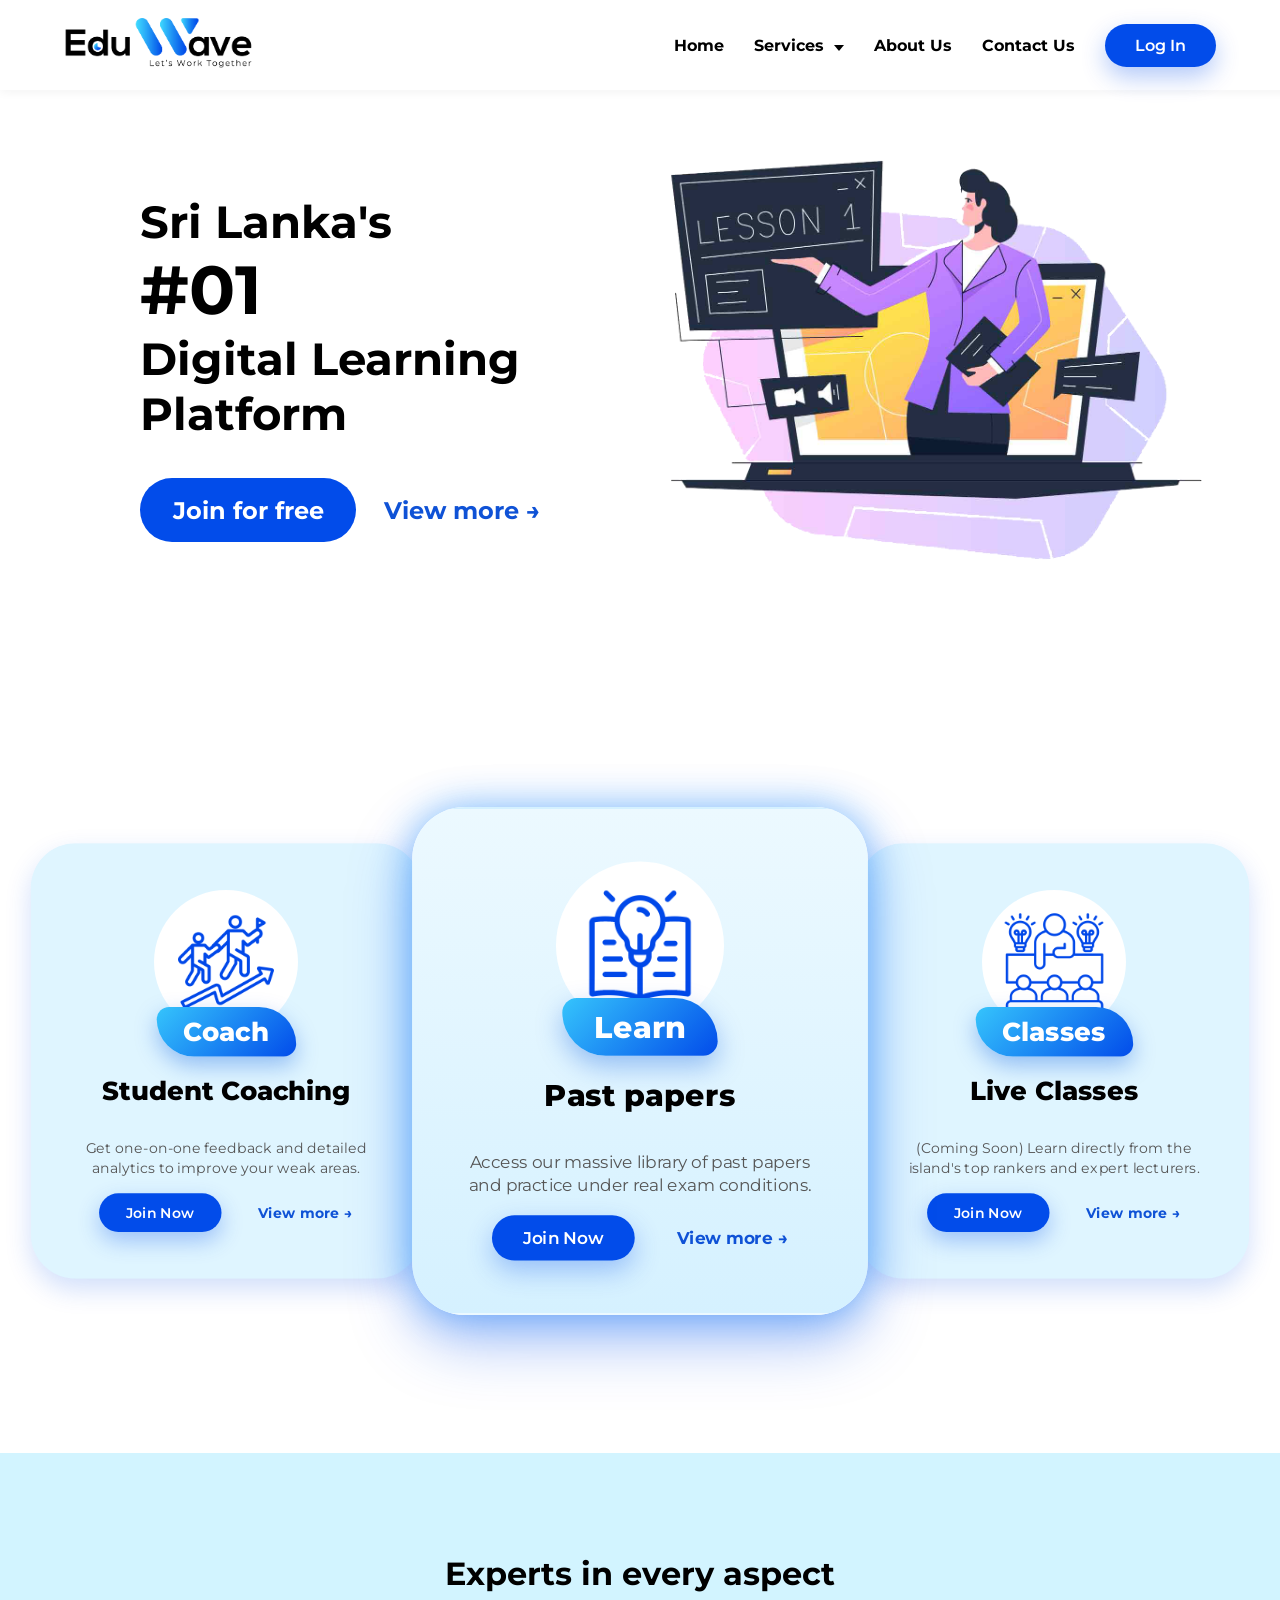
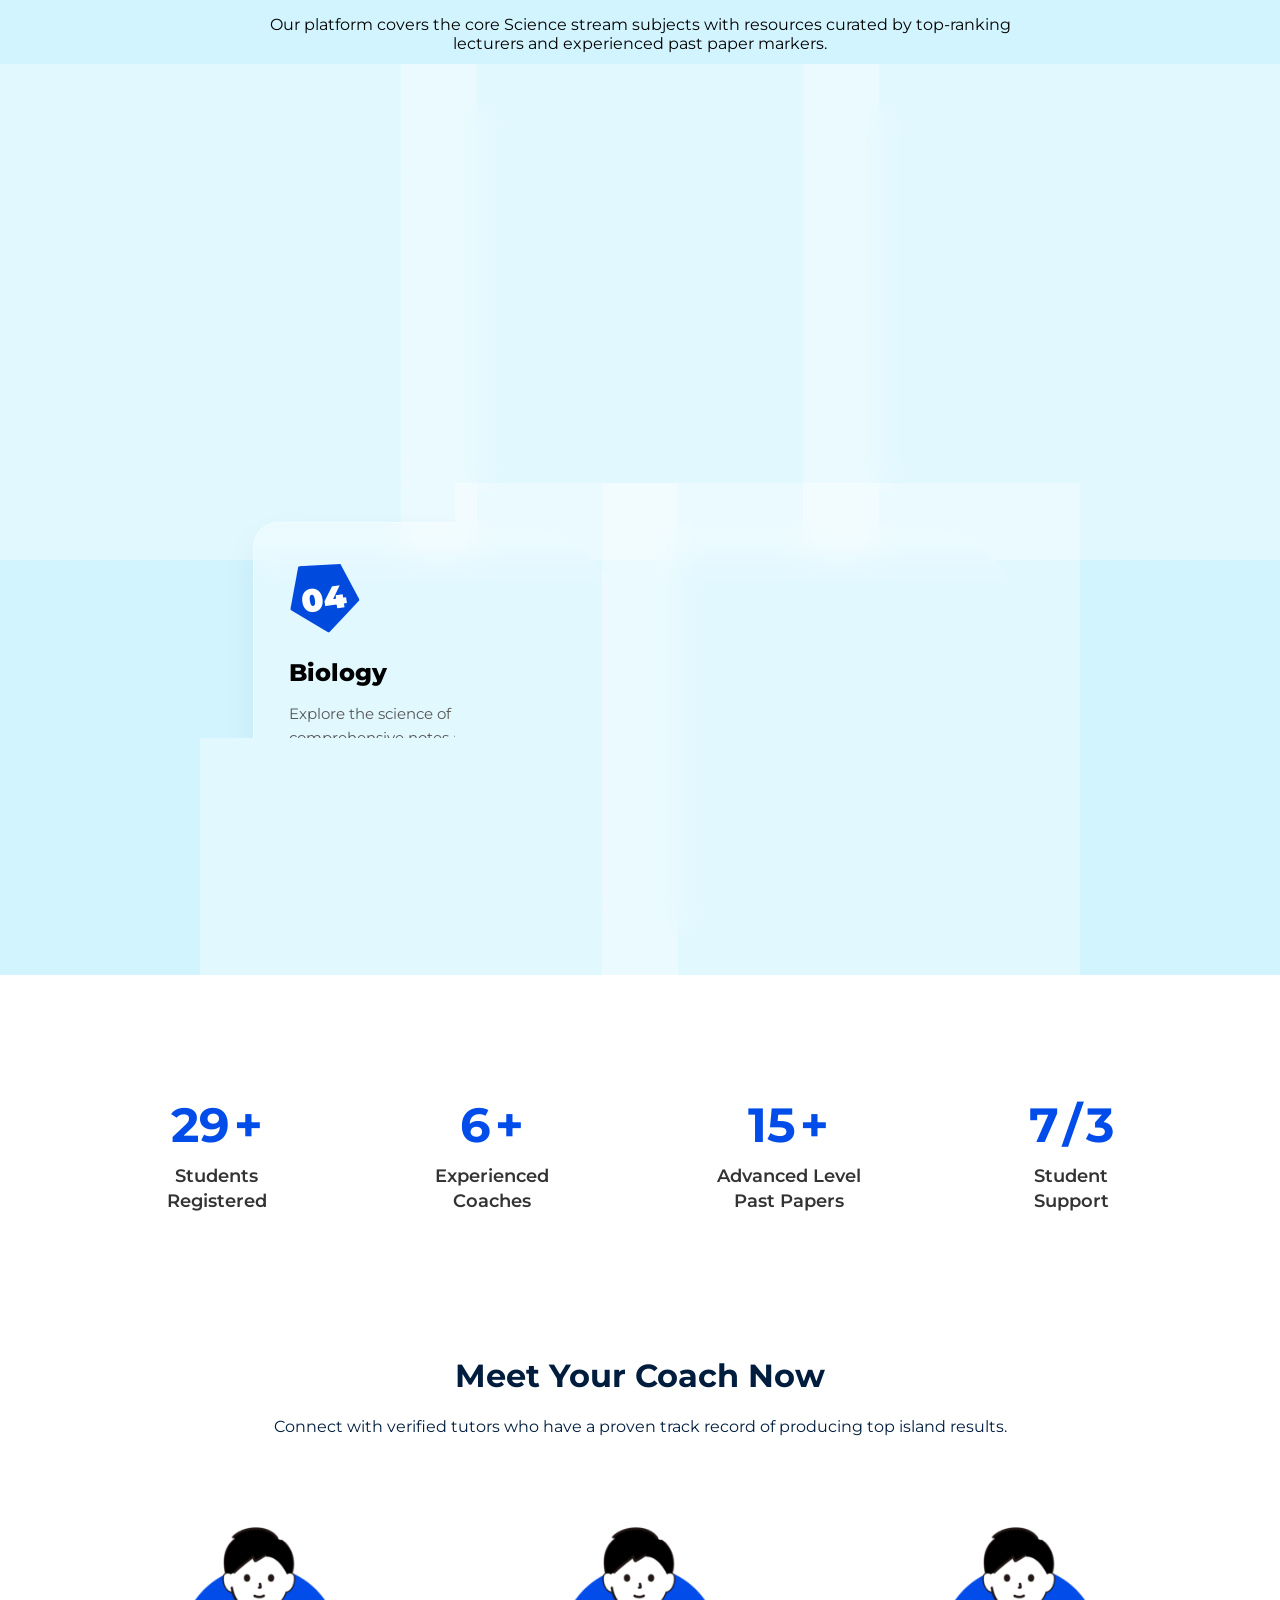
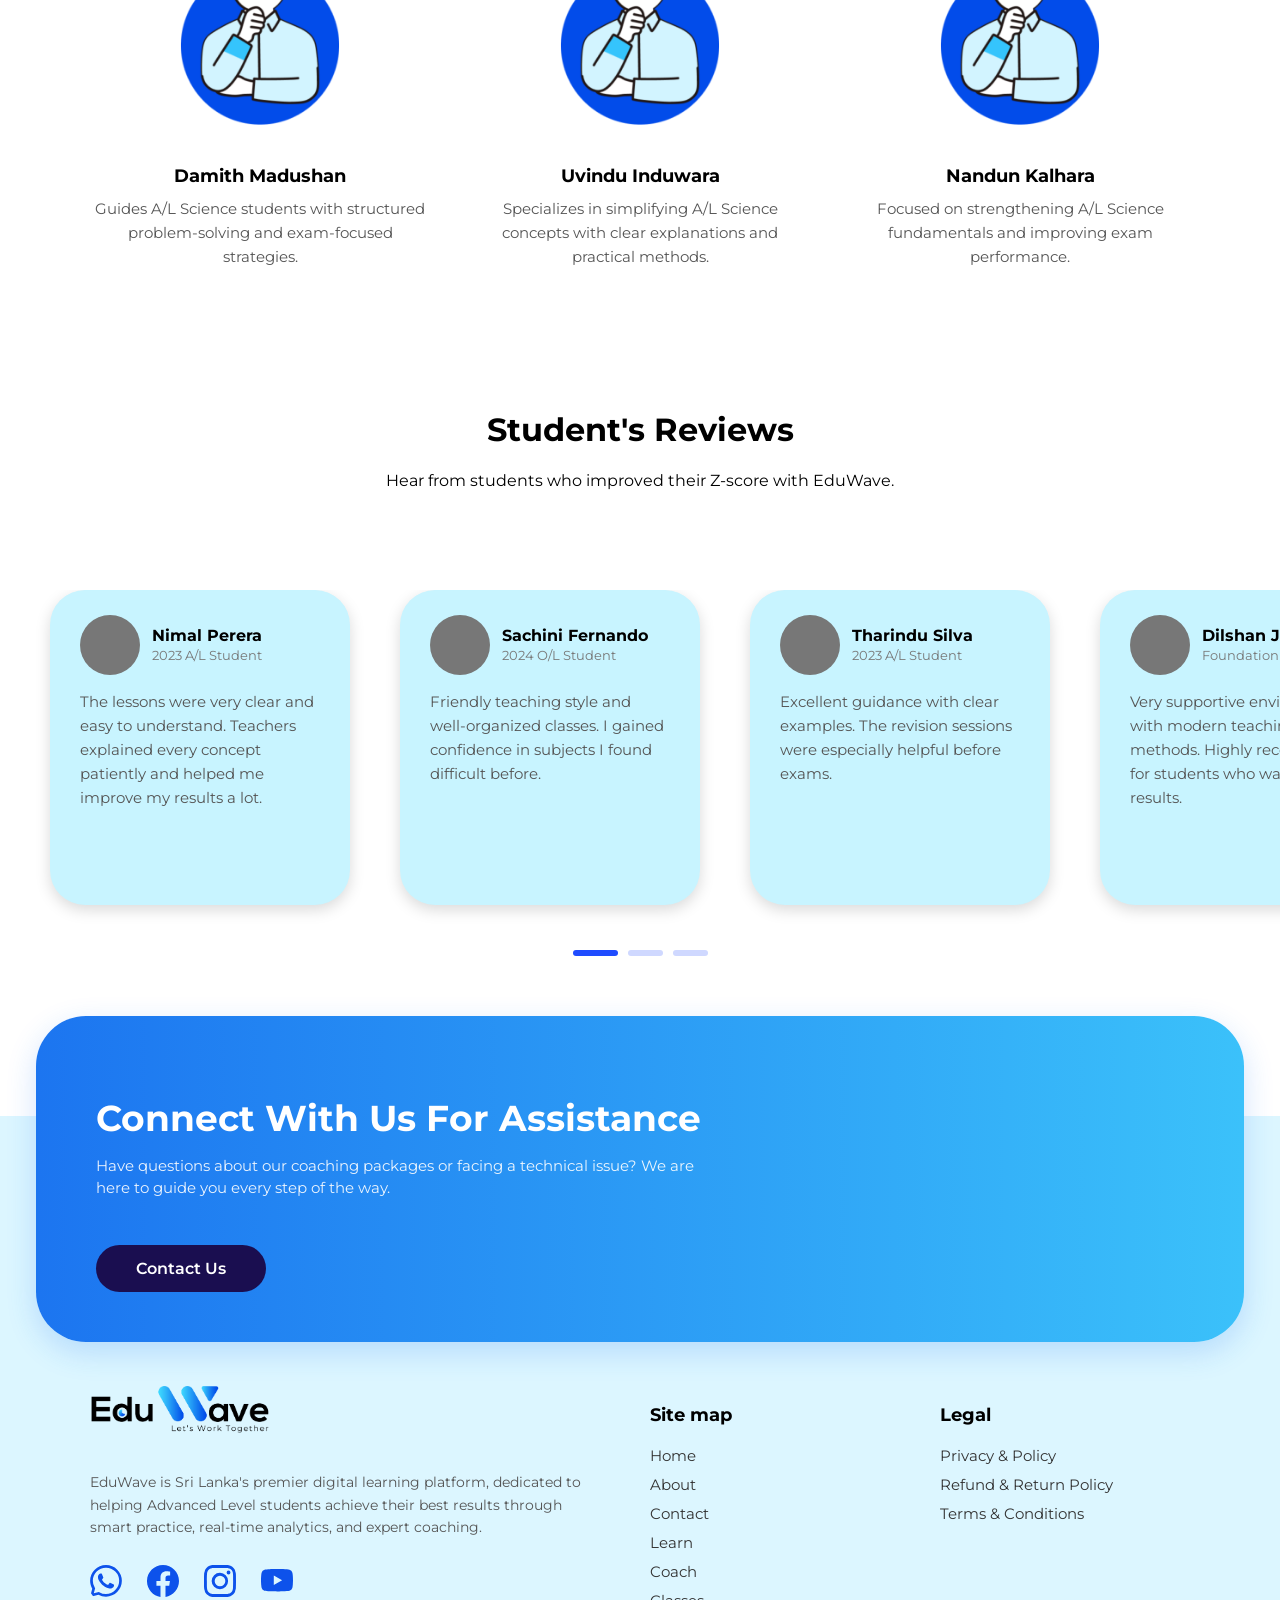
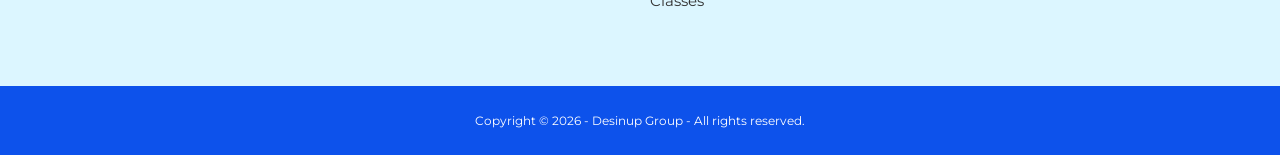
==== index.html @ bc8ec695 "Update course buttons to link directly to respective course pages" ====
<!doctype html>
<html lang="en">

<head>
    <title>EduWave Let's Work Together</title>
    <link rel="stylesheet" href="assets/css/style.css">
    <meta charset="UTF-8">
    <meta name="viewport" content="width=device-width, initial-scale=1.0">
    <script src="script.js"></script>
</head>

<body>

    <!-- HEADER -->
    <div>
        <header>
            <a href="index.html"> <img id="img_logo" src="assets/img/Logo-Black-C.png" alt="EduWave Logo">
            </a>
            <div class="hamburger" id="hamburger" aria-expanded="false" aria-label="Toggle navigation menu">
                <span></span>
                <span></span>
                <span></span>
            </div>

            <nav id="nav_bar">
                <a href="#">Home</a>

                <div class="dropdown" id="services-dropdown">
                    <a href="services.html" class="dropbtn">Services <span class="arrow"></span></a>
                    <div class="dropdown-content">
                        <a href="learn.html">Learn</a>
                        <a href="coach.html">Coach</a>
                        <a href="https://eduwave.lk/comingsoon">Classes</a>
                    </div>
                </div>

                <a href="about.html">About Us</a>
                <a href="contact.html">Contact Us</a>
                <button id="openLoginBtn" class="pricing-btn">Log In</button>

            </nav>
        </header>

    </div>

    <!-- HERO SECTION -->
    <section id="home_set">
        <div id="div_1">
            <h1>Sri Lanka's <br><span style="font-size: 150%;">#01</span><br> Digital Learning <br>Platform</h1>

            <a href="login.html"> <button id="bt_1">Join for free</button></a>
            <a class="pricing-link" href="services.html"><span style="font-size: 150%;padding: 20px;">View more
                    &rarr;</span></a>
        </div>

        <div>
            <img id="img_home" src="assets/img/home_1.png" alt="Home Image">
        </div>
    </section>

    <!-- ============================================== -->
    <section id="services_set">

        <div class="pricing-container">

            <!-- Card 1 -->
            <div class="pricing-card">
                <div class="avatar-section">
                    <div class="circle">
                        <img class="circle_img" src="assets/img/coach-icon-w.png" alt="Coach Icon">
                    </div>
                    <div class="pricing-badge">Coach</div>
                </div>
                <h2 class="pricing-title">Student Coaching</h2>
                <p class="pricing-desc">
                    Get one-on-one feedback and detailed analytics to improve your weak areas.
                </p>
                <div class="pricing-actions">
                    <a href="https://coach.eduwave.lk/student-registration"><button class="pricing-btn">Join
                            Now</button></a>
                    <a href="coach.html" class="pricing-link">View more &rarr;</a>
                </div>
            </div>

            <!-- Card 2 (Featured) -->
            <div class="pricing-card featured">
                <div class="avatar-section">
                    <div class="circle">
                        <img class="circle_img" src="assets/img/learn-icon-w.png" alt="Learn Icon">
                    </div>
                    <div class="pricing-badge">Learn</div>
                </div>
                <h2 class="pricing-title">Past papers</h2>
                <p class="pricing-desc">
                    Access our massive library of past papers and practice under real exam conditions.
                </p>
                <div class="pricing-actions">
                    <a href="https://learn.eduwave.lk/my/"><button class="pricing-btn">Join Now</button></a>
                    <a href="learn.html" class="pricing-link">View more &rarr;</a>
                </div>
            </div>

            <!-- Card 3 -->
            <div class="pricing-card">
                <div class="avatar-section">
                    <div class="circle">
                        <img class="circle_img" src="assets/img/classes-icon-w.png" alt="Classes Icon">
                    </div>
                    <div class="pricing-badge">Classes</div>
                </div>
                <h2 class="pricing-title">Live Classes</h2>
                <p class="pricing-desc">
                    (Coming Soon) Learn directly from the island's top rankers and expert lecturers.
                </p>
                <div class="pricing-actions">
                    <a href="https://eduwave.lk/comingsoon"><button class="pricing-btn">Join Now</button></a>
                    <a href="https://eduwave.lk/comingsoon" class="pricing-link">View more &rarr;</a>
                </div>
            </div>

        </div>
    </section>
    <!-- ============================================== -->

    <!-- CARDS SECTION -->
    <div id="div_2">

        <h1 id="pt_1">Experts in every aspect</h1>
        <p id="pt_2">
            Our platform covers the core Science stream subjects with resources curated by top-ranking <br>lecturers and
            experienced past paper markers.
        </p>

        <div class="cards-container">

            <!-- Card 1 -->
            <div class="card">
                <div class="badge">01</div>
                <h2 class="card-title">Combined Maths</h2>
                <p class="card-desc">Master Pure and Applied Mathematics. We break down complex calculus, trigonometry,
                    and mechanics problems into understandable steps.</p>
                <a href="https://learn.eduwave.lk/course/view.php?id=6"><button class="card-btn">join for free →</button></a>
            </div>

            <!-- Card 2 -->
            <div class="card">
                <div class="badge">02</div>
                <h2 class="card-title">Physics</h2>
                <p class="card-desc">Visualize the laws of the universe. From mechanics to electronics, get clear
                    explanations for both theory and practical questions.</p>
                <a href="https://learn.eduwave.lk/course/view.php?id=3"><button class="card-btn">join for free →</button></a>
            </div>

            <!-- Card 3 -->
            <div class="card">
                <div class="badge">03</div>
                <h2 class="card-title">Chemistry</h2>
                <p class="card-desc">Understand the elements. We simplify organic reaction mechanisms, physical
                    chemistry calculations, and inorganic trends.</p>
                <a href="https://learn.eduwave.lk/course/view.php?id=3"><button class="card-btn">join for free →</button></a>
            </div>

            <!-- Card 4 --> 
             
            <div class="card">
                <div class="badge">04</div>
                <h2 class="card-title">Biology</h2>
                <p class="card-desc">Explore the science of life. Get comprehensive notes and clear diagrams covering
                    everything from cellular biology to environmental science.</p>
                <a href="https://learn.eduwave.lk/course/view.php?id=4"><button class="card-btn">join for free →</button></a>
            </div>

            <!-- Card 5 -->
            <div class="card">
                <div class="badge">05</div>
                <h2 class="card-title">ICT</h2>
                <p class="card-desc">Code your future. Learn algorithms, database management, and networking concepts
                    essential for the A/L ICT syllabus.</p>
                <a href="https://learn.eduwave.lk/course/view.php?id=7"><button class="card-btn">join for free →</button></a>
            </div>

        </div>

    </div>

    <div id="div_3">

        <div class="counter_box">
            <div class="counter_line">
                <span class="counter" data-target="100">0</span><span class="counter1">+</span>
            </div>
            <h2>Students<br>Registered</h2>
        </div>

        <div class="counter_box">
            <div class="counter_line">
                <span class="counter" data-target="20">0</span><span class="counter1">+</span>
            </div>
            <h2>Experienced<br>Coaches</h2>
        </div>

        <div class="counter_box">
            <div class="counter_line">
                <span class="counter" data-target="50">0</span><span class="counter1">+</span>
            </div>
            <h2>Advanced Level<br>Past Papers</h2>
        </div>

        <div class="counter_box">
            <div class="counter_line">
                <span class="counter" data-target="24">0</span><span class="counter1">/</span>
                <span class="counter" data-target="7">0</span>
            </div>
            <h2>Student<br>Support</h2>
        </div>

    </div>

    <div id="div_4">

        <h1 id="pt_1">Meet Your Coach Now</h1>
        <p id="pt_2">
            Connect with verified tutors who have a proven track record of producing top island results.
        </p>

        <div class="coach_cards_container">
            <!-- Card 1 -->
            <div class="Coach_card">

                <img src="assets/img/coach.png" alt="Coach Image 1">
                <h3 class="member-name">Damith Madushan</h3>
                <p class="card-desc">
                    Guides A/L Science students with structured problem-solving and exam-focused strategies.
                </p>
            </div>

            <!-- Card 2 -->
            <div class="Coach_card">

                <img src="assets/img/coach.png" alt="Coach Image 2">
                <h3 class="member-name">Uvindu Induwara</h3>
                <p class="card-desc">
                    Specializes in simplifying A/L Science concepts with clear explanations and practical methods.
                </p>
            </div>

            <!-- Card 3 -->
            <div class="Coach_card">

                <img src="assets/img/coach.png" alt="Coach Image 3">
                <h3 class="member-name">Nandun Kalhara</h3>
                <p class="card-desc">
                    Focused on strengthening A/L Science fundamentals and improving exam performance.
                </p>
            </div>
        </div>





    </div>

    <div id="div_5">
        <h1 id="pt_1">Student's Reviews</h1>
        <p id="pt_2">
            Hear from students who improved their Z-score with EduWave.
        </p>

        <div id="review_cards_container">

            <!-- === ORIGINAL SET (1–5) === -->

            <!-- Card 1 -->
            <div class="review_card">
                <div class="review_header">
                    <div class="review_circle"></div>
                    <div>
                        <h2 class="reviewer_name">Nimal Perera</h2>
                        <p class="reviewer_Status">2023 A/L Student</p>
                    </div>
                </div>
                <p class="card-desc">
                    The lessons were very clear and easy to understand. Teachers explained
                    every concept patiently and helped me improve my results a lot.
                </p>
            </div>

            <!-- Card 2 -->
            <div class="review_card">
                <div class="review_header">
                    <div class="review_circle"></div>
                    <div>
                        <h2 class="reviewer_name">Sachini Fernando</h2>
                        <p class="reviewer_Status">2024 O/L Student</p>
                    </div>
                </div>
                <p class="card-desc">
                    Friendly teaching style and well-organized classes. I gained confidence
                    in subjects I found difficult before.
                </p>
            </div>

            <!-- Card 3 -->
            <div class="review_card">
                <div class="review_header">
                    <div class="review_circle"></div>
                    <div>
                        <h2 class="reviewer_name">Tharindu Silva</h2>
                        <p class="reviewer_Status">2023 A/L Student</p>
                    </div>
                </div>
                <p class="card-desc">
                    Excellent guidance with clear examples. The revision sessions were
                    especially helpful before exams.
                </p>
            </div>

            <!-- Card 4 -->
            <div class="review_card">
                <div class="review_header">
                    <div class="review_circle"></div>
                    <div>
                        <h2 class="reviewer_name">Dilshan Jayasinghe</h2>
                        <p class="reviewer_Status">Foundation Student</p>
                    </div>
                </div>
                <p class="card-desc">
                    Very supportive environment with modern teaching methods.
                    Highly recommended for students who want good results.
                </p>
            </div>

            <!-- Card 5 -->
            <div class="review_card">
                <div class="review_header">
                    <div class="review_circle"></div>
                    <div>
                        <h2 class="reviewer_name">Kavindi Rathnayake</h2>
                        <p class="reviewer_Status">2024 A/L Student</p>
                    </div>
                </div>
                <p class="card-desc">
                    Lessons were engaging and easy to follow. I really appreciate the
                    individual attention given to students.
                </p>
            </div>

            <!-- === DUPLICATE SET (6–10) === -->

            <!-- Card 6 (Duplicate of 1) -->
            <div class="review_card">
                <div class="review_header">
                    <div class="review_circle"></div>
                    <div>
                        <h2 class="reviewer_name">Nimal Perera</h2>
                        <p class="reviewer_Status">2023 A/L Student</p>
                    </div>
                </div>
                <p class="card-desc">
                    The lessons were very clear and easy to understand. Teachers explained
                    every concept patiently and helped me improve my results a lot.
                </p>
            </div>

            <!-- Card 7 (Duplicate of 2) -->
            <div class="review_card">
                <div class="review_header">
                    <div class="review_circle"></div>
                    <div>
                        <h2 class="reviewer_name">Sachini Fernando</h2>
                        <p class="reviewer_Status">2024 O/L Student</p>
                    </div>
                </div>
                <p class="card-desc">
                    Friendly teaching style and well-organized classes. I gained confidence
                    in subjects I found difficult before.
                </p>
            </div>

            <!-- Card 8 (Duplicate of 3) -->
            <div class="review_card">
                <div class="review_header">
                    <div class="review_circle"></div>
                    <div>
                        <h2 class="reviewer_name">Tharindu Silva</h2>
                        <p class="reviewer_Status">2023 A/L Student</p>
                    </div>
                </div>
                <p class="card-desc">
                    Excellent guidance with clear examples. The revision sessions were
                    especially helpful before exams.
                </p>
            </div>

            <!-- Card 9 (Duplicate of 4) -->
            <div class="review_card">
                <div class="review_header">
                    <div class="review_circle"></div>
                    <div>
                        <h2 class="reviewer_name">Dilshan Jayasinghe</h2>
                        <p class="reviewer_Status">Foundation Student</p>
                    </div>
                </div>
                <p class="card-desc">
                    Very supportive environment with modern teaching methods.
                    Highly recommended for students who want good results.
                </p>
            </div>

            <!-- Card 10 (Duplicate of 5) -->
            <div class="review_card">
                <div class="review_header">
                    <div class="review_circle"></div>
                    <div>
                        <h2 class="reviewer_name">Kavindi Rathnayake</h2>
                        <p class="reviewer_Status">2024 A/L Student</p>
                    </div>
                </div>
                <p class="card-desc">
                    Lessons were engaging and easy to follow. I really appreciate the
                    individual attention given to students.
                </p>
            </div>

        </div>
        <div class="slider-indicators">
            <span class="indicator active"></span>
            <span class="indicator"></span>
            <span class="indicator"></span>
        </div>
    </div>


    <footer class="footer-section">

        <!-- Floating CTA Card -->
        <div class="cta-card">
            <div class="cta-content">
                <h2>Connect With Us For Assistance</h2>
                <p>Have questions about our coaching packages or facing a technical issue? We are here to guide you
                    every step of the way.
                </p>
                <a href="contact.html"><button class="cta-btn">Contact Us</button></a>
            </div>

        </div>

        <!-- Main Content -->
        <div class="footer-container">
            <div class="footer-row">

                <!-- Brand Info -->
                <div class="footer-col brand-col">
                    <div class="logo">
                        <!-- Make sure this path is correct for your project -->
                        <img id="footer_logo" src="assets/img/Logo-Black-C.png" alt="EduWave Logo">
                    </div>
                    <p class="brand-desc">
                        EduWave is Sri Lanka's premier digital learning platform, dedicated to helping Advanced Level
                        students achieve their best results through smart practice, real-time analytics, and expert
                        coaching.
                    </p>
                    <div class="social-icons">
                        <a href="#"><svg xmlns="http://www.w3.org/2000/svg" width="32" height="32" fill="#0d52eb"
                                class="icon" viewBox="0 0 16 16">
                                <path
                                    d="M13.601 2.326A7.85 7.85 0 0 0 7.994 0C3.627 0 .068 3.558.064 7.926c0 1.399.366 2.76 1.057 3.965L0 16l4.204-1.102a7.9 7.9 0 0 0 3.79.965h.004c4.368 0 7.926-3.558 7.93-7.93A7.9 7.9 0 0 0 13.6 2.326zM7.994 14.521a6.6 6.6 0 0 1-3.356-.92l-.24-.144-2.494.654.666-2.433-.156-.251a6.56 6.56 0 0 1-1.007-3.505c0-3.626 2.957-6.584 6.591-6.584a6.56 6.56 0 0 1 4.66 1.931 6.56 6.56 0 0 1 1.928 4.66c-.004 3.639-2.961 6.592-6.592 6.592m3.615-4.934c-.197-.099-1.17-.578-1.353-.646-.182-.065-.315-.099-.445.099-.133.197-.513.646-.627.775-.114.133-.232.148-.43.05-.197-.1-.836-.308-1.592-.985-.59-.525-.985-1.175-1.103-1.372-.114-.198-.011-.304.088-.403.087-.088.197-.232.296-.346.1-.114.133-.198.198-.33.065-.134.034-.248-.015-.347-.05-.099-.445-1.076-.612-1.47-.16-.389-.323-.335-.445-.34-.114-.007-.247-.007-.38-.007a.73.73 0 0 0-.529.247c-.182.198-.691.677-.691 1.654s.71 1.916.81 2.049c.098.133 1.394 2.132 3.383 2.992.47.205.84.326 1.129.418.475.152.904.129 1.246.08.38-.058 1.171-.48 1.338-.943.164-.464.164-.86.114-.943-.049-.084-.182-.133-.38-.232" />
                            </svg></a>
                        <a href="#"><svg xmlns="http://www.w3.org/2000/svg" width="32" height="32" fill="#0d52eb"
                                class="icon" viewBox="0 0 16 16">
                                <path
                                    d="M16 8.049c0-4.446-3.582-8.05-8-8.05C3.58 0-.002 3.603-.002 8.05c0 4.017 2.926 7.347 6.75 7.951v-5.625h-2.03V8.05H6.75V6.275c0-2.017 1.195-3.131 3.022-3.131.876 0 1.791.157 1.791.157v1.98h-1.009c-.993 0-1.303.621-1.303 1.258v1.51h2.218l-.354 2.326H9.25V16c3.824-.604 6.75-3.934 6.75-7.951" />
                            </svg></a>
                        <a href="#"><svg xmlns="http://www.w3.org/2000/svg" width="32" height="32" fill="#0d52eb"
                                class="icon" viewBox="0 0 16 16">
                                <path
                                    d="M8 0C5.829 0 5.556.01 4.703.048 3.85.088 3.269.222 2.76.42a3.9 3.9 0 0 0-1.417.923A3.9 3.9 0 0 0 .42 2.76C.222 3.268.087 3.85.048 4.7.01 5.555 0 5.827 0 8.001c0 2.172.01 2.444.048 3.297.04.852.174 1.433.372 1.942.205.526.478.972.923 1.417.444.445.89.719 1.416.923.51.198 1.09.333 1.942.372C5.555 15.99 5.827 16 8 16s2.444-.01 3.298-.048c.851-.04 1.434-.174 1.943-.372a3.9 3.9 0 0 0 1.416-.923c.445-.445.718-.891.923-1.417.197-.509.332-1.09.372-1.942C15.99 10.445 16 10.173 16 8s-.01-2.445-.048-3.299c-.04-.851-.175-1.433-.372-1.941a3.9 3.9 0 0 0-.923-1.417A3.9 3.9 0 0 0 13.24.42c-.51-.198-1.092-.333-1.943-.372C10.443.01 10.172 0 7.998 0zm-.717 1.442h.718c2.136 0 2.389.007 3.232.046.78.035 1.204.166 1.486.275.373.145.64.319.92.599s.453.546.598.92c.11.281.24.705.275 1.485.039.843.047 1.096.047 3.231s-.008 2.389-.047 3.232c-.035.78-.166 1.203-.275 1.485a2.5 2.5 0 0 1-.599.919c-.28.28-.546.453-.92.598-.28.11-.704.24-1.485.276-.843.038-1.096.047-3.232.047s-2.39-.009-3.233-.047c-.78-.036-1.203-.166-1.485-.276a2.5 2.5 0 0 1-.92-.598 2.5 2.5 0 0 1-.6-.92c-.109-.281-.24-.705-.275-1.485-.038-.843-.046-1.096-.046-3.233s.008-2.388.046-3.231c.036-.78.166-1.204.276-1.486.145-.373.319-.64.599-.92s.546-.453.92-.598c.282-.11.705-.24 1.485-.276.738-.034 1.024-.044 2.515-.045zm4.988 1.328a.96.96 0 1 0 0 1.92.96.96 0 0 0 0-1.92m-4.27 1.122a4.109 4.109 0 1 0 0 8.217 4.109 4.109 0 0 0 0-8.217m0 1.441a2.667 2.667 0 1 1 0 5.334 2.667 2.667 0 0 1 0-5.334" />
                            </svg></a>
                        <a href="#"><svg xmlns="http://www.w3.org/2000/svg" width="32" height="32" fill="#0d52eb"
                                class="icon" viewBox="0 0 16 16">
                                <path
                                    d="M8.051 1.999h.089c.822.003 4.987.033 6.11.335a2.01 2.01 0 0 1 1.415 1.42c.101.38.172.883.22 1.402l.01.104.022.26.008.104c.065.914.073 1.77.074 1.957v.075c-.001.194-.01 1.108-.082 2.06l-.008.105-.009.104c-.05.572-.124 1.14-.235 1.558a2.01 2.01 0 0 1-1.415 1.42c-1.16.312-5.569.334-6.18.335h-.142c-.309 0-1.587-.006-2.927-.052l-.17-.006-.087-.004-.171-.007-.171-.007c-1.11-.049-2.167-.128-2.654-.26a2.01 2.01 0 0 1-1.415-1.419c-.111-.417-.185-.986-.235-1.558L.09 9.82l-.008-.104A31 31 0 0 1 0 7.68v-.123c.002-.215.01-.958.064-1.778l.007-.103.003-.052.008-.104.022-.26.01-.104c.048-.519.119-1.023.22-1.402a2.01 2.01 0 0 1 1.415-1.42c.487-.13 1.544-.21 2.654-.26l.17-.007.172-.006.086-.003.171-.007A100 100 0 0 1 7.858 2zM6.4 5.209v4.818l4.157-2.408z" />
                            </svg></a>
                    </div>
                </div>

                <!-- Site Map -->
                <div class="footer-col links-col">
                    <h3>Site map</h3>
                    <ul>
                        <li><a href="#">Home</a></li>
                        <li><a href="about.html">About</a></li>
                        <li><a href="contact.html">Contact</a></li>
                        <li><a href="learn.html">Learn</a></li>
                        <li><a href="coach.html">Coach</a></li>
                        <li><a href="https://eduwave.lk/comingsoon">Classes</a></li>
                    </ul>
                </div>

                <!-- Legal -->
                <div class="footer-col links-col">
                    <h3>Legal</h3>
                    <ul>
                        <li><a href="https://coach.eduwave.lk/privacy-policy">Privacy & Policy</a></li>
                        <li><a href="https://coach.eduwave.lk/refund-policy">Refund & Return Policy</a></li>
                        <li><a href="https://coach.eduwave.lk/terms-and-conditions">Terms & Conditions</a></li>
                    </ul>
                </div>
            </div>
        </div>

        <!-- Copyright -->
        <div class="copyright-bar">
            <p>Copyright © 2026 - Desinup Group - All rights reserved.</p>
        </div>
    </footer>

    <!-- Pop-up window -->

    <div class="popup-overlay" id="popupOverlay">
        <section id="login_section">
            <span class="close-btn" id="closeBtn">&times;</span>
            <h2 class="login_h2">Choose a platform to login</h2>
            <div class="line_01_login"></div>

            <div class="login-container">

                <!-- Card 1 -->
                <div class="pricing-card">
                    <div class="avatar-section">
                        <div class="pricing-badge-login">Coach</div>
                        <div class="circle_login">
                            <img class="circle_img_login" src="assets/img/coach-icon.png" alt="Coach Icon">
                        </div>
                    </div>
                    <h2 class="pricing-title">Student Coaching</h2>
                    <p class="pricing-desc">
                        Log in to access your premium dashboard, progress analytics, and advanced answer guides.
                    </p><br>
                    <a href="https://coach.eduwave.lk/dashboard"><button class="pricing-btn">Select</button></a>

                </div>

                <!-- Card 2 (Featured) -->
                <div class="pricing-card">

                    <div class="avatar-section">
                        <div class="pricing-badge-login">Learn</div>
                        <div class="circle_login">
                            <img class="circle_img_login" src="assets/img/learn-icon.png" alt="Learn Icon">

                        </div>
                    </div>

                    <h2 class="pricing-title">Past papers</h2>
                    <p class="pricing-desc">
                        Log in to attempt free past papers and save your quiz history.
                    </p><br>
                    <a href="https://learn.eduwave.lk/my/"><button class="pricing-btn">Select</button></a>

                </div>

                <!-- Card 3 -->
                <div class="pricing-card">
                    <div class="avatar-section">
                        <div class="pricing-badge-login">Classes</div>
                        <div class="circle_login">
                            <img class="circle_img_login" src="assets/img/classes-icon.png" alt="Classes Icon">

                        </div>
                    </div>
                    <h2 class="pricing-title">Live Classes</h2>
                    <p class="pricing-desc">
                        Log in to access live streams, class recordings, and tutor materials.
                    </p><br>
                    <a href="https://eduwave.lk/comingsoon"><button class="pricing-btn">Select</button></a>
                </div>

            </div>
        </section>
    </div>

    <div id="preloader">
        <img src="assets/img/loader.gif" alt="Loading">
    </div>
</body>

</html>
---- assets/css/style.css ----
@import url('https://fonts.googleapis.com/css2?family=Montserrat:wght@100..900&display=swap');

html {
    scroll-behavior: smooth;
}

body {
    width: 100%;
    margin: 0;
    padding: 0;
    font-family: Montserrat, sans-serif;
    cursor: url('../img/cursor.png') 0 0, auto;
    overflow-x: hidden;
}

html,
body {
    overflow-x: hidden !important;
    max-width: 100vw !important;
}

a,
span,
div,
button,
.card-btn,
.nav_bar_item {
    cursor: url('../img/cursor.png') 0 0, pointer !important;
}

/* PRELOADER */
#preloader {
    background: rgba(255, 255, 255, 0.7);
    backdrop-filter: blur(10px);
    height: 100vh;
    width: 100%;
    position: fixed;
    z-index: 9999;
    top: 0;
    left: 0;
    display: flex;
    justify-content: center;
    align-items: center;
    transition: opacity 1s ease;
}

#preloader img {
    width: 150px;
}

.loader-hidden {
    opacity: 0;
    visibility: hidden;
}

/* HEADER */
header {
    width: 100%;
    height: 90px;
    position: fixed;
    top: 0;
    left: 0;
    z-index: 1000;
    background-color: white;
    display: flex;
    justify-content: space-between;
    align-items: center;
    padding: 0 5%;
    box-shadow: 0 2px 10px rgba(0, 0, 0, 0.05);
}

#img_logo {
    height: 50px;
    z-index: 1002;
}

/* Hamburger Menu */
.hamburger {
    display: none;
    flex-direction: column;
    cursor: pointer;
    gap: 5px;
    z-index: 1002;
    padding-right: 10%;
}

.hamburger span {
    width: 25px;
    height: 3px;
    background: black;
    transition: all 0.3s ease;
}

.hamburger.active span:nth-child(1) {
    transform: rotate(45deg) translate(5px, 6px);
}

.hamburger.active span:nth-child(2) {
    opacity: 0;
}

.hamburger.active span:nth-child(3) {
    transform: rotate(-45deg) translate(5px, -6px);
}

/* Navigation */
#nav_bar {
    display: flex;
    align-items: center;
    gap: 30px;
    padding-right: 10%;
}

#nav_bar>a,
.dropbtn {
    color: black;
    text-decoration: none;
    font-weight: 700;
    font-size: 16px;
    transition: color 0.3s;
    background: none;
    border: none;
    cursor: pointer;
}

#nav_bar>a:hover,
.dropbtn:hover {
    color: #35C4FC;
}

/* Dropdown */
.dropdown {
    position: relative;
    display: inline-flex;
    align-items: center;
}

.arrow {
    display: inline-block;
    margin-left: 5px;
    border-left: 5px solid transparent;
    border-right: 5px solid transparent;
    border-top: 6px solid black;
    transition: transform 0.3s;
}

.dropdown:hover .arrow {
    transform: rotate(180deg);
}

.dropdown-content {
    display: none;
    position: absolute;
    background-color: white;
    min-width: 180px;
    box-shadow: 0px 8px 16px rgba(0, 0, 0, 0.15);
    z-index: 1001;
    top: 100%;
    left: 0;
    border-radius: 8px;
    overflow: hidden;
}

.dropdown:hover .dropdown-content,
.dropdown-content.active {
    display: block;
}

.dropdown-content a {
    display: block;
    padding: 12px 16px;
    color: black;
    text-decoration: none;
    font-weight: 600;
    font-size: 14px;
    transition: background-color 0.2s;
}

.dropdown-content a:hover {
    background-color: #f1f1f1;
    color: #35C4FC;
}

/* HOME SECTION */
#home_set {
    width: 100%;
    min-height: 600px;
    display: flex;
    flex-wrap: wrap;
    align-items: center;
    justify-content: space-around;
    padding: 100px;
    box-sizing: border-box;
}

#div_1 {
    flex: 1;
    min-width: 300px;
    max-width: 600px;
    padding: 40px;
    font-size: clamp(20px, 4vw, 30px);
}

#home_set>div:last-child {
    flex: 1;
    min-width: 300px;
    display: flex;
    justify-content: center;
}

#img_home {
    width: 150%;
    max-width: 300%;
    height: auto;
}

/* Buttons */
button {
    border: none;
    border-radius: 50px;
    font-size: 24px;
    font-weight: bold;
    cursor: pointer;
    transition: all 0.3s cubic-bezier(0.175, 0.885, 0.32, 1.275);
    font-family: Montserrat;
}

#bt_1 {
    width: 216px;
    height: 64px;
    background-color: #024CEA;
    color: white;
}

#bt_2 {
    width: 173px;
    height: 64px;
    background-color: black;
    color: white;
    margin-left: 10px;
}

#bt_1:hover,
#bt_2:hover {
    transform: scale(1.05);
    filter: brightness(1.1);
}

#bt_1:hover {
    box-shadow: 0 15px 30px rgba(2, 76, 234, 0.4);
}

#bt_2:hover {
    box-shadow: 0 15px 30px rgba(0, 0, 0, 0.4);
}

button:active {
    transform: scale(0.95);
}

/* SERVICES / PRICING */
#pricing_set {
    width: 100%;
    min-height: 100vh;
    display: flex;
    justify-content: center;
    align-items: center;
    overflow: hidden;
    background: #ffffff;
}

.pricing-container {
    display: flex;
    align-items: center;
    justify-content: center;
    z-index: 10;
    gap: 0;
    margin-top: 120px;
    margin-bottom: 150px;
}

.pricing-card {
    background-color: #dff5ff;
    border-radius: 50px;
    padding: 50px 35px;
    width: 360px;
    text-align: center;
    position: relative;
    margin: 0 -10px;
    transform: scale(0.9);
    border: 2px solid transparent;
    box-shadow: 0 12px 28px rgba(2, 76, 234, 0.18);
    display: flex;
    flex-direction: column;
    justify-content: space-between;
    transition: all 0.4s cubic-bezier(0.25, 0.8, 0.25, 1);
}

.pricing-card:hover {
    background: #e8f8ff;
    backdrop-filter: blur(20px);
    border: 4px solid rgba(255, 255, 255, 0.6);
    box-shadow: 0 25px 60px rgba(2, 76, 234, 0.35), 0 0 36px rgba(2, 132, 252, 0.45);
    z-index: 20;
}

.pricing-card:not(.featured):hover {
    transform: scale(0.95) translateY(-8px);
}

.pricing-card.featured {
    transform: scale(1.05);
    z-index: 10;
    background: linear-gradient(180deg, #ecf9ff 0%, #d5f1ff 100%);
    box-shadow: 0 25px 60px rgba(2, 76, 234, 0.35), 0 0 36px rgba(2, 132, 252, 0.45);
}

.pricing-card.featured:hover {
    transform: scale(1.1) translateY(-8px);
    box-shadow: 0 30px 72px rgba(2, 76, 234, 0.40), 0 0 42px rgba(2, 132, 252, 0.60);
}

.pricing-actions {
    display: flex;
    justify-content: center;
    align-items: center;
    gap: 40px;
    margin-top: auto;
}

.pricing-btn {
    background: #024CEA;
    color: white;
    padding: 12px 30px;
    border-radius: 25px;
    font-weight: 600;
    font-size: 1rem;
    cursor: pointer;
    transition: 0.3s;
    box-shadow: 0 10px 25px rgba(2, 76, 234, 0.3);
}

.pricing-btn:hover {
    transform: translateY(-2px);
    box-shadow: 0 14px 32px rgba(2, 76, 234, 0.4);
}

.pricing-link {
    text-decoration: none;
    color: #0f52d6;
    font-weight: 700;
    font-size: 1rem;
    transition: transform 0.3s;
    display: inline-block;
}

.pricing-link:hover {
    transform: translateX(5px);
}

.pricing-card .avatar-section {
    display: flex;
    flex-direction: column;
    align-items: center;
}

.pricing-card .circle {
    width: 160px;
    height: 160px;
    background-color: #ffffff;
    border-radius: 50%;
}

.pricing-card .circle_img {
    width: 110px;
    height: 110px;
    margin-top: 25px;
}

.pricing-card .circle_img_login {
    width: 100px;
    height: 100px;

}


.pricing-badge {
    font-size: 1.8rem;
    padding: 10px 30px;
    border-radius: 15px 45px 15px 45px;
    margin-top: -30px;
    background: linear-gradient(135deg, #35C4FC 0%, #024CEA 100%);
    color: #ffffff;
    font-weight: 800;
    z-index: 2;
    box-shadow: 0 10px 25px rgba(0, 86, 224, 0.35);
}

.pricing-title {
    font-size: 1.8rem;
    font-weight: 800;
    margin: 20px 0;
    color: #000;
}

.pricing-desc {
    font-size: 1rem;
    color: #555555;
    line-height: 1.4;
    padding: 0 10px;
}

/* SECTION 2 - CARDS */
#div_2 {
    width: 100%;
    min-height: 100vh;
    background: #D2F4FF;
    padding: 80px 0 40px;
}

#pt_1,
#pt_2 {
    text-align: center;
    position: relative;
    z-index: 1;
}

.cards-container {
    display: flex;
    flex-wrap: wrap;
    justify-content: center;
    gap: 30px;
    max-width: 1300px;
    margin: 50px auto 0;
    padding: 0 20px;
}

.card {
    background: rgba(255, 255, 255, 0.35);
    backdrop-filter: blur(15px);
    border: 1px solid rgba(255, 255, 255, 0.4);
    width: 300px;
    padding: 40px 35px;
    border-radius: 25px 120px 25px 25px;
    box-shadow: 0 15px 35px rgba(0, 0, 0, 0.05);
    transition: all 0.4s cubic-bezier(0.175, 0.885, 0.32, 1.275);
}

.card:hover {
    transform: translateY(-12px);
    background: rgba(255, 255, 255, 0.5);
    box-shadow: 0 20px 45px rgba(0, 0, 0, 0.1);
    border: 1px solid rgba(255, 255, 255, 0.8);
}

.badge {
    background-color: #004bdd;
    color: white;
    font-size: 32px;
    font-weight: 900;
    width: 70px;
    height: 70px;
    display: flex;
    justify-content: center;
    align-items: center;
    clip-path: polygon(20% 0%, 80% 5%, 100% 60%, 50% 100%, 0% 60%);
    transform: rotate(-8deg);
    margin-bottom: 25px;
    box-shadow: 0 5px 15px rgba(0, 75, 221, 0.3);
}

.card-title {
    font-size: 24px;
    font-weight: 800;
    color: #000000;
    margin: 0 0 15px;
}

.card-desc {
    color: #555;
    font-size: 15px;
    line-height: 1.6;
    margin: 0 0 30px;
}

.card-btn {
    display: inline-block;
    padding: 12px 28px;
    border-radius: 50px;
    border: none;
    background: #024CEA;
    color: white;
    font-size: 14px;
    font-weight: 700;
    text-transform: uppercase;
    letter-spacing: 1px;
    transition: background 0.2s ease;
}

.card-btn:hover {
    background: #35C4FC;
}

/* COUNTER SECTION */
#div_3 {
    width: 100%;
    display: flex;
    height: 360px;
    /*background: linear-gradient(to bottom, #D2F4FF, #ffffff);*/
    flex-wrap: wrap;
    justify-content: center;
    align-items: center;
    gap: 10%;
}

.counter_box {
    display: flex;
    flex-direction: column;
    justify-content: center;
    align-items: center;
    padding: 20px;
    text-align: center;
    max-width: 200px;
}

.counter,
.counter1 {
    font-size: 48px;
    font-weight: bold;
    color: #024CEA;
    margin-bottom: 10px;
}

.counter1 {
    display: inline-block;
}

.counter_line {
    display: flex;
    align-items: center;
    justify-content: center;
    gap: 4px;
}

.counter_box h2 {
    font-size: 18px;
    font-weight: 600;
    color: #333;
    margin: 0;
    line-height: 1.4;
}

/* COACHES SECTION */
#div_4 {
    width: 100%;
    background: white;
    color: #001d3d;
    text-align: center;
}

.coach_cards_container {
    display: flex;
    justify-content: center;
    align-items: flex-start;
    gap: 40px;
    max-width: 1200px;
    margin: 80px auto 0;
    flex-wrap: wrap;
    padding-bottom: 50px;
}

.Coach_card {
    width: 340px;
    text-align: center;
    position: relative;
    overflow: hidden;
}

.Coach_card img {
    width: 220px;
    height: auto;
    margin-bottom: 25px;
}

/* SHIMMER EFFECT (used by multiple cards) */
.Coach_card::before,
.team_card::before,
.feature-card::before {
    content: "";
    position: absolute;
    top: 0;
    left: -150%;
    width: 50%;
    height: 100%;
    background: linear-gradient(120deg, transparent, rgba(255, 255, 255, 0.6), transparent);
    transform: skewX(-20deg);
    pointer-events: none;
}

.Coach_card:hover::before,
.team_card:hover::before,
.feature-card:hover::before {
    animation: shimmer 1.2s infinite;
}

@keyframes shimmer {
    0% {
        left: -150%;
    }

    100% {
        left: 150%;
    }
}

/* REVIEW SECTION */
#div_5 {
    width: 100%;
    background: #ffffff;
    text-align: center;
    padding: 40px 0;
    overflow: hidden;
}

#review_cards_container {
    display: flex;
    align-items: center;
    margin: 100px 0 0;
    gap: 50px;
    width: max-content;
    animation: scroll 20s linear infinite;
    padding: 0 50px 20px;
    overflow: hidden;
}

@keyframes scroll {
    0% {
        transform: translateX(0);
    }

    100% {
        transform: translateX(-50%);
    }
}

.review_card {
    background: #c8f4ff;
    padding: 25px 30px 30px;
    border-radius: 35px;
    box-shadow: 0 5px 15px rgba(0, 0, 0, 0.15);
    max-width: 240px;
    min-height: 260px;
    text-align: left;
    flex: 0 0 240px;
}

.review_header {
    display: flex;
    align-items: center;
    gap: 12px;
    margin-bottom: 15px;
}

.review_circle {
    width: 60px;
    height: 60px;
    background-color: #777;
    border-radius: 50%;
    flex-shrink: 0;
}

.reviewer_name {
    font-size: 1rem;
    font-weight: 700;
    margin: 0;
    color: #000;
}

.reviewer_Status {
    font-size: 0.8rem;
    color: #777;
    margin: 3px 0 0;
}

.slider-indicators {
    display: flex;
    justify-content: center;
    align-items: center;
    gap: 10px;
    margin-top: 25px;
}

.indicator {
    width: 35px;
    height: 6px;
    background: #cfd8ff;
    border-radius: 10px;
}

.indicator.active {
    width: 45px;
    background: #1f4cff;
}

/* FOOTER */

.footer-section {
    background-color: #dcf6ff;
    position: relative;
    margin-top: 120px;
    padding-top: 70px;
}

.footer-section-contact {
    background-color: #dcf6ff;
    margin-top: -45px;
}

.cta-card {
    background: linear-gradient(90deg, #1c75f0 0%, #3bc1fa 100%);
    width: 85%;
    max-width: 1100px;
    border-radius: 50px;
    padding: 50px 60px;
    color: white;
    box-shadow: 0 10px 30px rgba(28, 117, 240, 0.2);
    position: absolute;
    top: -100px;
    left: 50%;
    transform: translateX(-50%);
    margin-bottom: 5%;
}

.cta-content {
    flex: 1;
    min-width: 300px;
}

.cta-content h2 {
    font-size: 36px;
    font-weight: 700;
    margin-bottom: 15px;
}

.cta-content p {
    font-size: 15px;
    opacity: 0.9;
    max-width: 600px;
    line-height: 1.5;
}

.cta-btn {
    background-color: #1a0e50;
    color: white;
    border: none;
    margin-top: 30px;
    padding: 14px 40px;
    border-radius: 30px;
    font-weight: 600;
    font-size: 16px;
    cursor: pointer;
    transition: 0.3s;
    display: inline-block;
}

.cta-btn:hover {
    background-color: #2a1875;
    transform: translateY(-2px);
}

.footer-container {
    max-width: 1100px;
    margin: 140px auto 0;
    padding: 60px 20px;
}

.footer-row {
    display: flex;
    justify-content: space-between;
    flex-wrap: wrap;
    gap: 40px;
}

.footer-col h3 {
    font-size: 18px;
    font-weight: 700;
    margin-bottom: 20px;
}

.footer-col ul {
    list-style: none;
    padding: 0;
}

.footer-col ul li {
    margin-bottom: 10px;
}

.footer-col ul li a {
    text-decoration: none;
    color: #333;
    font-size: 15px;
    transition: 0.2s;
}

.footer-col ul li a:hover {
    color: #0d6efd;
}

.brand-col {
    flex: 2;
    min-width: 280px;
    padding-right: 20px;
}

.links-col {
    flex: 1;
    min-width: 140px;
}

#footer_logo {
    max-width: 180px;
    height: auto;
    margin-bottom: 20px;
}

.brand-desc {
    font-size: 14px;
    color: #555;
    line-height: 1.6;
    margin-bottom: 25px;
}

.social-as {
    display: flex;
    gap: 10px;
}

.icon {
    width: 100%;
    height: 100%;
    border-radius: 10px;
    transition: transform 0.2s;
}

.social-icons {
    display: flex;
    gap: 5%;
}

.icon:hover {
    transform: translateY(-3px);
}

.copyright-bar {
    background-color: #0d52eb;
    color: white;
    text-align: center;
    padding: 15px;
    font-size: 12px;
}

/* ABOUT US PAGE */
#head_01 {
    background: linear-gradient(135deg, #2ab5f6, #0055ff);
    height: 250px;
    display: flex;
    justify-content: center;
    align-items: center;
    text-align: center;
    color: #fff;
    position: relative;
    padding-top: 5%;
}

#head_01 span {
    position: absolute;
    top: 20px;
    left: 20px;
    font-size: 14px;
    opacity: 0.8;
}

#head_01 h1 {
    font-size: 48px;
    margin-bottom: 5px
}

#main_01 {
    max-width: 1100px;
    margin: 0 auto;
    padding: 0px 20px;
}

#main_01 h1 {
    font-size: 3rem;
    color: #024CEA;
    margin-block-end: 0%;
}

.row_01 {
    display: flex;
    align-items: center;
    gap: 60px;
    margin-bottom: 80px;
}

.row_01_about {
    display: flex;
    align-items: center;
    gap: 60px;

}


.text_01,
.img_01 {
    flex: 1;
}

.img_01 {
    display: flex;
    justify-content: center;
}

.text_01 h2 {
    font-size: 36px;
    margin-bottom: 20px;
    margin-block-start: 0%;
}

.text_01 p {
    color: #666;
    line-height: 1.6;
    margin-bottom: 20px;
    transition: 0.3s;
    border-left: 0px solid #2ab5f6;
}

.text_01 p:hover {
    color: #000;
    padding-left: 15px;
    border-left-width: 4px;
}

.right_01 {
    text-align: right;
}

.right_01 p {
    border-left: none;
    border-right: 0px solid #2ab5f6;
}

.right_01 p:hover {
    padding-left: 0;
    border-left-width: 0;
    color: #000;
    padding-right: 15px;
    border-right-width: 4px;
}

.right_01 .line_01 {
    margin-left: auto;
}

.line_01 {
    width: 100px;
    height: 4px;
    background: #cceeff;
    border-radius: 2px;
}

.box_01 {
    width: 100%;
    max-width: 400px;
    height: 400px;
    background: #d0f0fd;
    border-radius: 40px;
    cursor: pointer;
    transition: 0.4s cubic-bezier(0.175, 0.885, 0.32, 1.275);
}

.box_01:hover {
    transform: translateY(-15px) scale(1.02);
    box-shadow: 0 20px 40px rgba(42, 181, 246, 0.3);
}

/* OUR TEAM SECTION */
#div_team {
    width: 100%;
    background: #cbf3ff;
    padding: 60px 20px;
    color: #000000;
    text-align: center;
}

.team_cards_container {
    padding-top: 5%;
    display: flex;
    justify-content: center;
    align-items: center;
    gap: 40px;
    max-width: 1200px;
    margin: 0 auto;
    flex-wrap: wrap;
}

.team_card {
    height: 350px;
    width: 300px;
    background: white;
    border-radius: 40px;
    padding: 30px 20px;
    align-content: center;
    position: relative;
    overflow: hidden;
    box-shadow: 0 10px 20px rgba(0, 0, 0, 0.05);
    transition: transform 0.3s ease;
}

.team_card:hover {
    transform: translateY(-5px);
}

.team_card img {
    width: 180px;
    height: auto;
    margin-bottom: 20px;
    display: inline-block;
}

.member-name {
    font-size: 18px;
    color: #000000;
    font-weight: 700;
    margin: 0 0 10px;
}

.member-role {
    font-size: 13px;
    color: #777;
    margin: 0;
    text-transform: uppercase;
    letter-spacing: 1px;
}

/* SERVICES PAGE */
.pricing-actions-service {
    display: flex;
    align-items: center;
    gap: 40px;
    margin-top: auto;
    justify-content: left;
}

.pricing-actions-service-right {
    display: flex;
    align-items: center;
    gap: 40px;
    margin-top: auto;
    justify-content: right;
}

.pricing-badge-service {
    display: inline-block;
    font-size: 1.8rem;
    padding: 10px 30px;
    border-radius: 15px 45px 15px 45px;
    margin-top: -30px;
    background: linear-gradient(135deg, #35C4FC 0%, #024CEA 100%);
    color: #ffffff;
    font-weight: 800;
    z-index: 2;
    box-shadow: 0 10px 25px rgba(0, 86, 224, 0.35);
}

.img-service {
    width: auto;
    height: 50%;
}

.row_01_service {
    display: flex;
    align-items: center;
    gap: 120px;
    margin: 5% 0 15%;
}

/* LOGIN SECTION */

.div_6 {
    width: 100%;
    min-height: 100vh;
    background: #ffffff;
    padding: 80px 0 40px;
}

.close-btn {
    position: absolute;
    top: 20px;
    right: 40px;
    font-size: 70px;
    cursor: pointer;
    color: #000000;
}

.circle_login {
    background-color: transparent;
    border-radius: 50%;

}

.pricing-badge-login {
    font-size: 1.8rem;
    padding: 10px 30px;
    border-radius: 15px 45px 15px 45px;
    margin-top: -80px;
    margin-bottom: 30px;
    background: linear-gradient(135deg, #35C4FC 0%, #024CEA 100%);
    color: #ffffff;
    font-weight: 800;
    z-index: 2;
    box-shadow: 0 10px 25px rgba(0, 86, 224, 0.35);
}

.login_h2 {
    font-size: 32px;
    font-weight: 700;
    margin-bottom: 40px;
    color: #000000;
    text-align: center;
}

.login_section {

    align-items: center;
    justify-content: center;
}

.line_01_login {
    width: 20%;
    height: 4px;
    background: #0d52eb;
    border-radius: 2px;
    margin: 0 auto;
    display: block;
}

.login-container {
    display: flex;
    align-items: center;
    justify-content: center;
    z-index: 10;
    margin: 60px 0 40px;
}

.popup-overlay {
    position: fixed;
    top: 0;
    left: 0;
    width: 100%;
    height: 100%;
    background: rgba(255, 255, 255, 0.6);
    backdrop-filter: blur(4px);
    z-index: 1000;
    display: flex;
    justify-content: center;
    align-items: center;
    opacity: 0;
    visibility: hidden;
    transition: all 0.3s ease-in-out;
}

.popup-overlay.active {
    opacity: 1;
    visibility: visible;
}

/* CONTACT PAGE */
#contact-section {
    width: 100%;
    display: flex;
    justify-content: center;
    align-items: center;
    padding: 80px 20px;
    box-sizing: border-box;
    background-color: #ffffff;
}

.contact-container {
    display: flex;
    justify-content: center;
    align-items: flex-start;
    gap: 60px;
    max-width: 1200px;
    width: 100%;
}

#contact-form {
    flex: 0 1 500px;
    background: linear-gradient(to bottom, #2f80ed, #3db6ff);
    padding: 40px;
    border-radius: 2rem;
    color: #ffffff;
    border: #024CEA 0.2rem solid;
    box-shadow: 0 10px 30px rgba(0, 0, 0, 0.1);
}

#contact-form h2 {
    font-size: 1.8rem;
    margin-bottom: 15px;
}

#contact-form label {
    display: block;
    margin-top: 15px;
    font-weight: bold;
}

#contact-form input,
#contact-form textarea {
    width: 100%;
    padding: 12px 15px;
    margin-top: 5px;
    border-radius: 1rem;
    border: none;
    box-sizing: border-box;
}

.submit-btn {
    margin-top: 20px;
    padding: 10px 30px;
    border-radius: 2rem;
    border: none;
    background: #2a0a6c;
    color: white;
    cursor: pointer;
    font-weight: bold;
    float: right;
}

.contact-info {
    flex: 0 1 350px;
    display: flex;
    flex-direction: column;
    gap: 35px;
    padding-top: 20px;
}

.info-item {
    display: flex;
    align-items: flex-start;
    gap: 15px;
}

.info-item h3 {
    margin: 0 0 5px;
    font-size: 1.2rem;
}

.info-item p {
    margin: 0;
    color: #555;
    line-height: 1.5;
}

/* LEARN PAGE - FEATURE GRID */
.feature-grid {
    display: grid;
    grid-template-columns: repeat(auto-fit, minmax(260px, 1fr));
    gap: 32px;
    max-width: 1120px;
    margin: 0 auto;
    padding: 80px 0;
}

.feature-card {
    background: #e7f7ff;
    border-radius: 80px 0 140px 0;
    overflow: hidden;
    position: relative;
    min-height: 260px;
    box-shadow: 0 10px 25px rgba(0, 0, 0, 0.04);
}

.card-top {
    position: relative;
    height: 120px;
}

.card-number {
    position: absolute;
    inset: 0 auto auto 0;
    width: 44%;
    height: 100%;
    border-radius: 80px 0 100px 0;
    display: flex;
    align-items: center;
    justify-content: center;
    color: #ffffff;
    font-size: 48px;
    font-weight: 700;
}

.card-blue .card-number {
    background: #0067ff;
}

.card-light-blue .card-number {
    background: #00c4ff;
}

.card-stripes {
    position: absolute;
    top: 18px;
    right: 28px;
    display: flex;
    gap: 10px;
}

.card-stripes span {
    display: block;
    width: 18px;
    border-radius: 18px;
    background: linear-gradient(180deg, #7cc5ff, #4d8dff);
}

.card-stripes span:nth-child(1) {
    height: 70px;
}

.card-stripes span:nth-child(2) {
    height: 95px;
}

.card-stripes span:nth-child(3) {
    height: 80px;
}

.card-content {
    padding: 22px 32px 30px;
}

.card-content h3 {
    font-size: 22px;
    font-weight: 700;
    margin-bottom: 12px;
    color: #111827;
}

.card-content p {
    font-size: 13px;
    line-height: 1.6;
    color: #4b5563;
}

/* ========== RESPONSIVE ========== */
@media (max-width: 768px) {
    header {
        height: 70px;
        padding: 0 4%;
    }

    body {
        padding-top: 70px;
    }

    #img_logo {
        height: 40px;
    }

    .hamburger {
        display: flex;
    }

    #nav_bar {
        position: fixed;
        top: 70px;
        right: -100%;
        width: 70%;
        max-width: 300px;
        height: calc(100vh - 70px);
        background-color: white;
        flex-direction: column;
        align-items: flex-start;
        gap: 0;
        padding: 30px 20px;
        box-shadow: -2px 0 10px rgba(0, 0, 0, 0.1);
        transition: right 0.3s ease;
        overflow-y: auto;
    }

    #nav_bar.active {
        right: 0;
    }

    #nav_bar>a,
    .dropdown {
        width: 100%;
        padding: 15px 0;
        border-bottom: 1px solid #eee;
    }

    .dropdown {
        display: block;
    }

    .dropbtn {
        width: 100%;
        text-align: left;
        display: flex;
        justify-content: space-between;
        align-items: center;
    }

    .dropdown-content {
        position: static;
        box-shadow: none;
        margin-top: 10px;
        padding-left: 15px;
    }

    .dropdown:hover .dropdown-content {
        display: none;
    }

    .dropdown.mobile-active .dropdown-content {
        display: block;
    }

    .dropdown.mobile-active .arrow {
        transform: rotate(180deg);
    }

    body.menu-open {
        overflow: hidden;
    }

    #home_set {
        flex-direction: column;
        padding: 100px 20px 60px;
        text-align: center;
    }

    #div_1 {
        padding: 20px;
        max-width: 100%;
    }

    #img_home {
        width: 100%;
        max-width: 600px;
    }

    .pricing-container {
        flex-direction: column;
        margin: 80px 0;
    }

    .pricing-link {
        margin-top: 5%;
    }

    .pricing-card,
    .pricing-card.featured {
        transform: scale(1);
        width: 90%;
        max-width: 360px;
        margin: 10px 0;
    }

    #div_3 {
        height: auto;
        gap: 30px;
    }

    .counter,
    .counter1 {
        font-size: 36px;
    }

    .row_01,
    .row_01_service {
        flex-direction: column;
        gap: 30px;
    }

    .right_01 {
        text-align: left;
    }

    .right_01 .line_01 {
        margin-left: 0;
    }

    .box_01 {
        max-width: 100%;
        height: 300px;
    }

    .cta-card {
        width: 90%;
        padding: 30px 25px;
        top: -80px;
        border-radius: 30px;
    }

    .cta-content h2 {
        font-size: 26px;
    }

    .footer-row {
        flex-direction: column;
        text-align: center;
    }

    .brand-col,
    .links-col {
        flex: 1 1 100%;
        padding-right: 0;
    }

    .social-icons {
        justify-content: center;

    }

    #head_01 h1 {
        font-size: 32px;
    }

    #main_01 h1 {
        font-size: 2.5rem;
    }

    .contact-container {
        flex-direction: column;
        align-items: center;
    }

    #contact-form,
    .contact-info {
        width: 100%;
    }

    .feature-grid {
        grid-template-columns: 1fr;
        padding: 40px 20px;
    }

    .div_6 {
        padding: 20px 0 20px;

    }

    .pricing-card {
        margin-bottom: 15%;

    }



    .login-section {
        max-width: 400px;
        margin: 0 auto;
    }

    .row_01_about_rev_01 .img_01 {

        max-width: 0;
        max-height: 0;

    }

    .dropdown:hover .dropdown-content {
        display: none;
        /* Hover is disabled on mobile */
    }

    .dropdown.mobile-active .dropdown-content {
        display: block;
        /* Needs JavaScript to add this class */
    }


}

@media (max-width: 480px) {
    header {
        padding: 0 3%;
    }

    #nav_bar {
        width: 80%;
    }

    #img_logo {
        height: 35px;
    }

    #bt_2 {
        margin-left: 0;
        margin-top: 10px;
    }

    #bt_1,
    #bt_2 {
        width: 100%;
    }

    #home_set {
        padding: 10px 15px 20px;
    }

    #div_1 {
        min-width: unset;
    }

    .card {
        width: 100%;
        padding: 30px 25px;
    }

    .Coach_card,
    .team_card {
        width: 100%;
        max-width: 300px;
    }

    .login-container {
        gap: 0.8%;

    }

    .login-container .pricing-card {
        padding: 20px 25px;
        max-height: 100px;

    }

    .login-container .pricing-desc {
        font-size: 0;
    }

    .login-container .circle_img_login {
        width: 50px;
        height: 50px;
        margin-top: 15px;
    }

    .login-container .pricing-badge-login {
        max-width: 20px;
        font-size: 0.8rem;
        text-align: center;

    }

    .login-container .pricing-title {
        font-size: 1rem;
    }

    .login-container .pricing-btn {
        max-width: 80px;

    }

    .pricing-actions {
        flex-direction: column;
        gap: 15px;
    }

    .cta-card {
        padding: 25px 20px;
    }

    .cta-content h2 {
        font-size: 22px;
    }

    #head_01 {
        height: 200px;
        padding-top: 80px;
        margin-bottom: 60px;
    }

    #head_01 h1 {
        font-size: 26px;
    }

    #main_01 h1 {
        font-size: 2rem;
    }

    .text_01 h2 {
        font-size: 26px;
    }

    .img-service {
        max-height: 0px;

    }

    .team_card {
        height: auto;
        padding: 25px 15px;
    }

    #div_team {
        padding: 0;
        padding-top: 40px;
        padding-bottom: 40px;
    }

    #contact-form {
        padding: 30px 20px;
    }

    .close-btn {
        font-size: 40px;
        right: 20px;
    }

    .feature-card {
        min-height: 220px;
        border-radius: 50px 0 80px 0;
    }

    .card-number {
        font-size: 36px;
    }
}
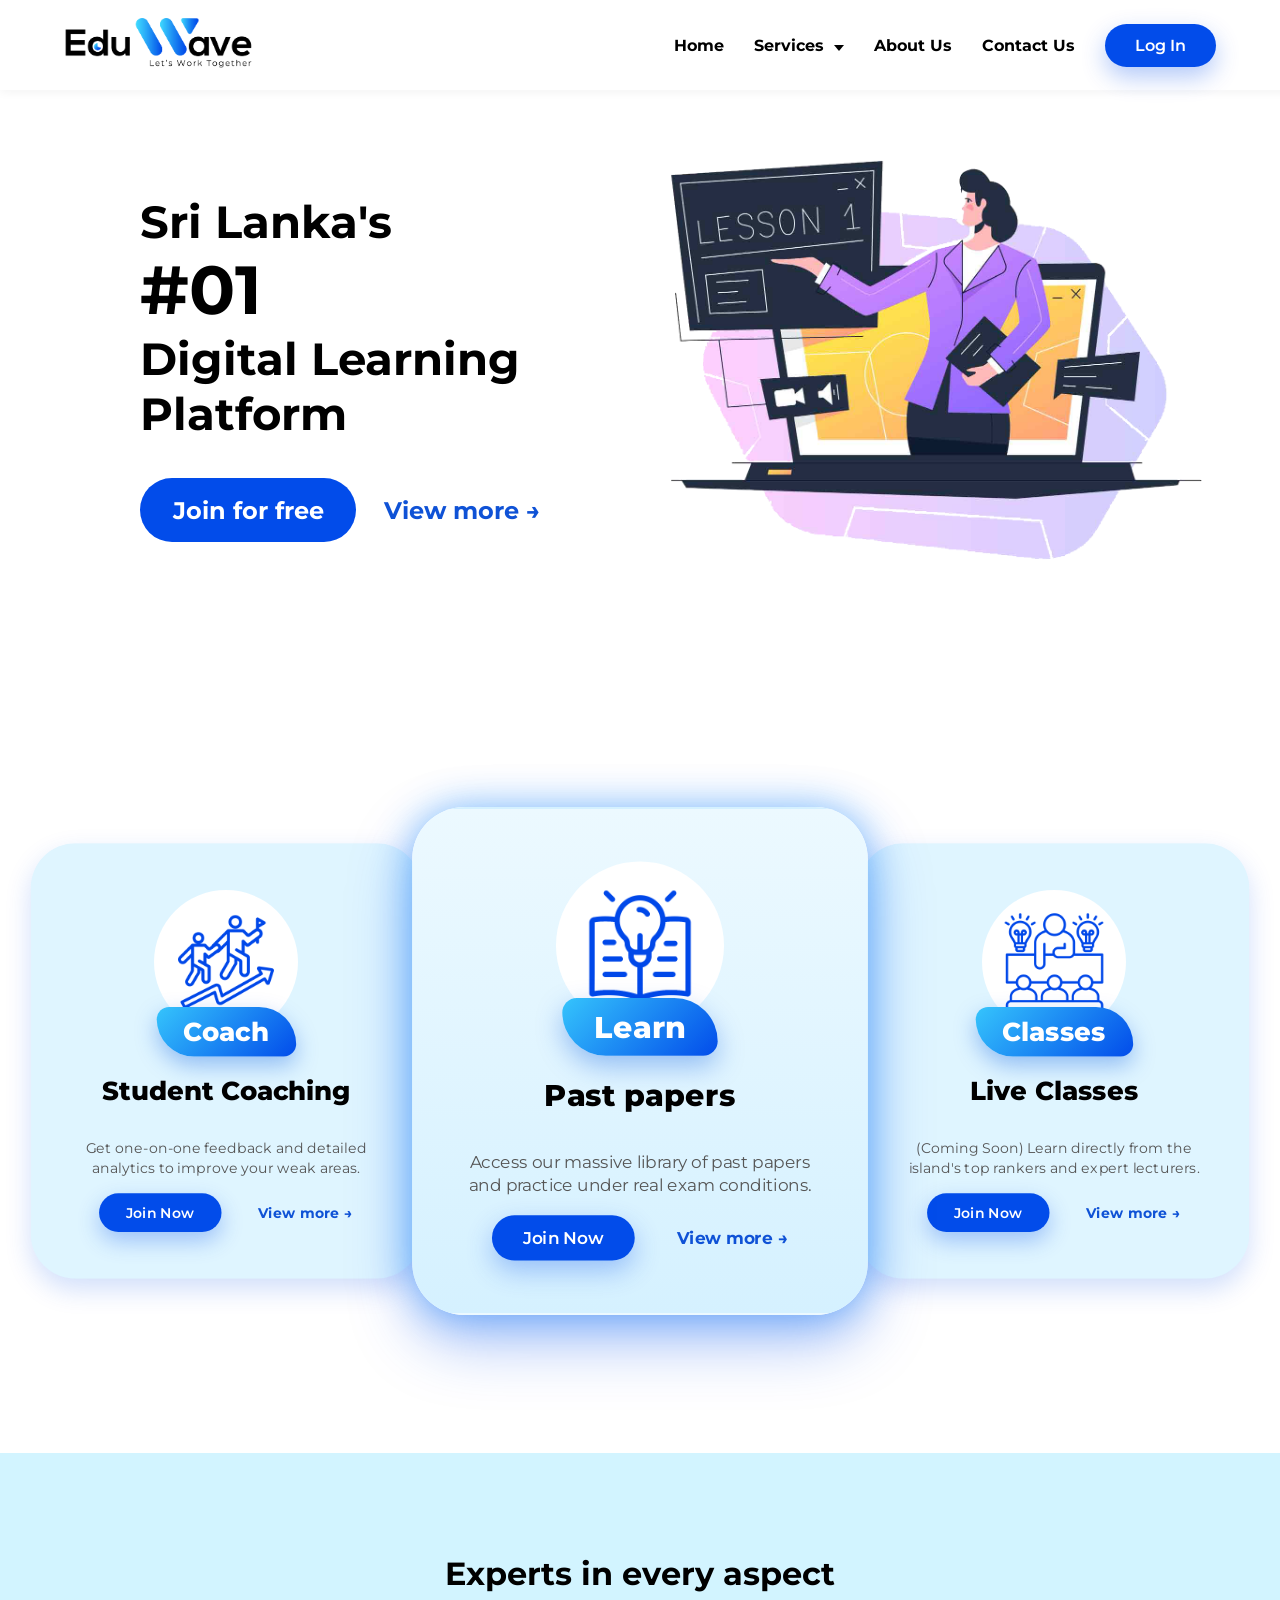
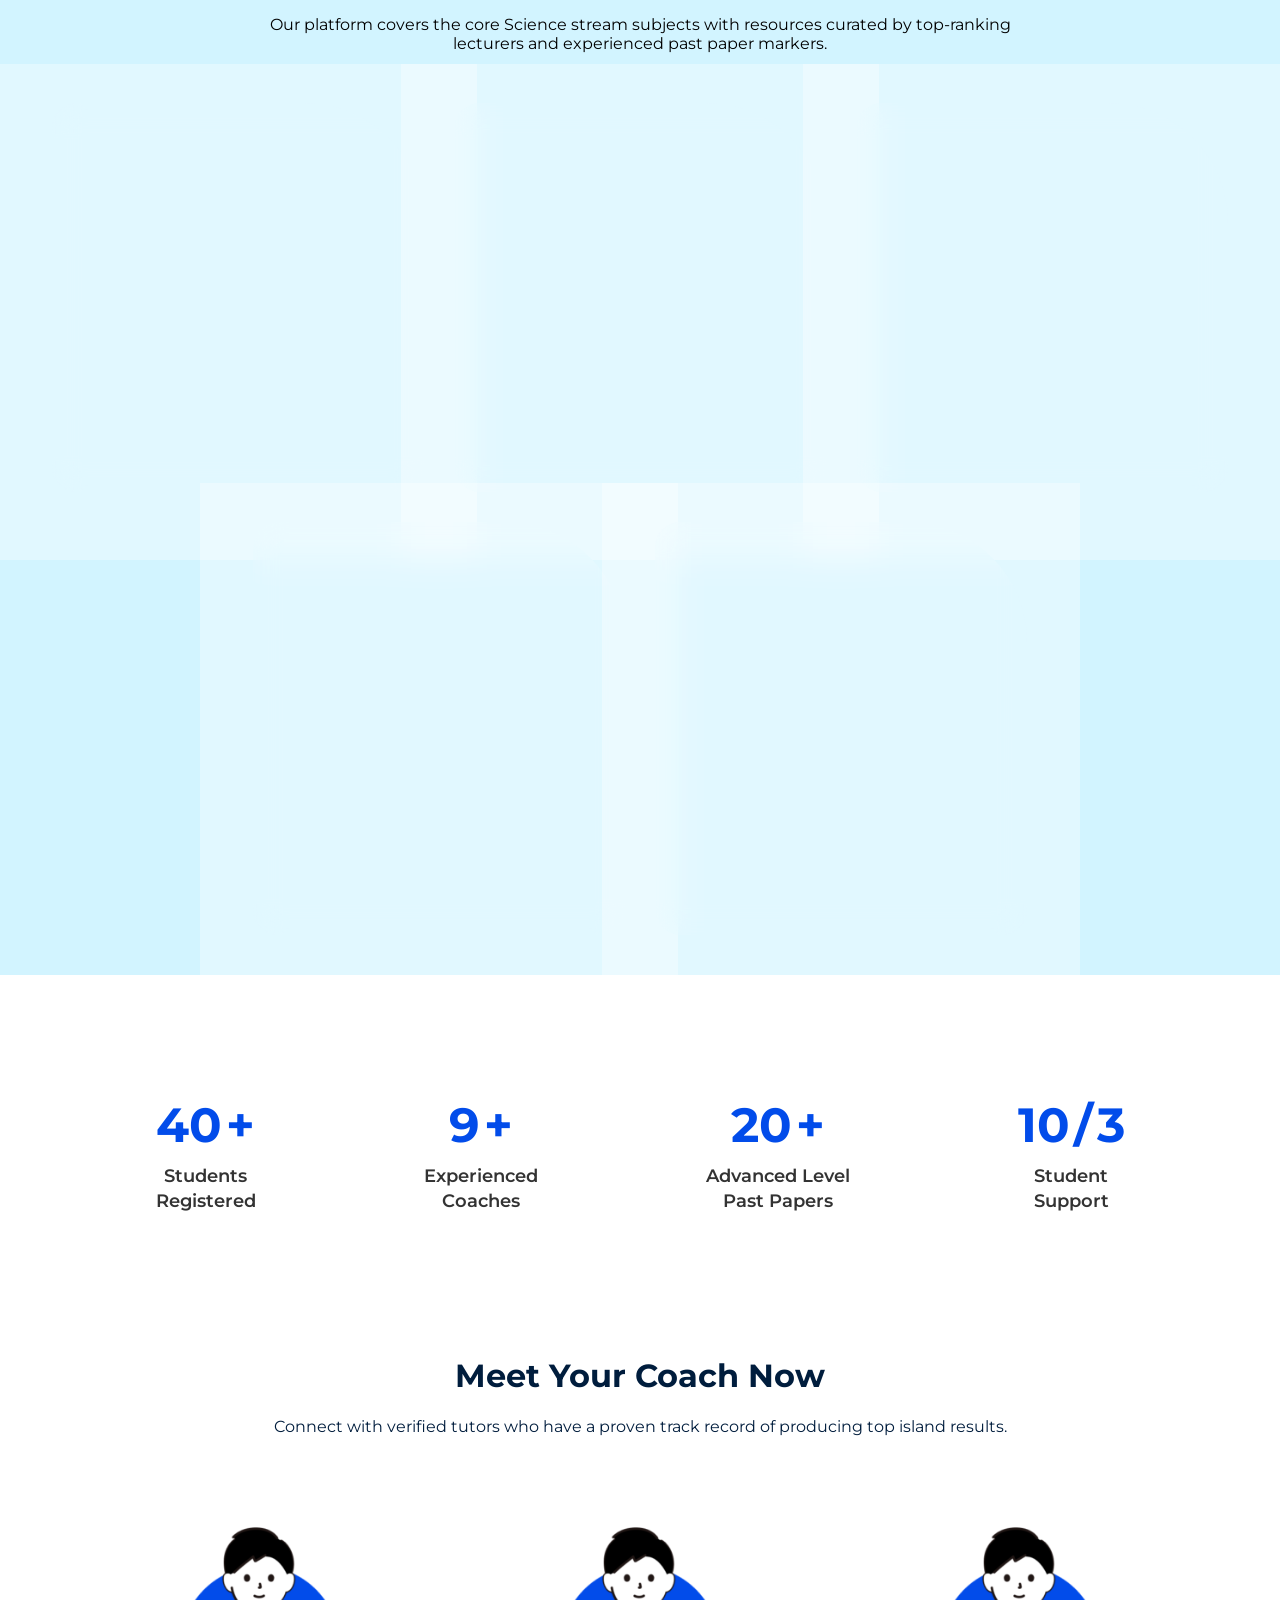
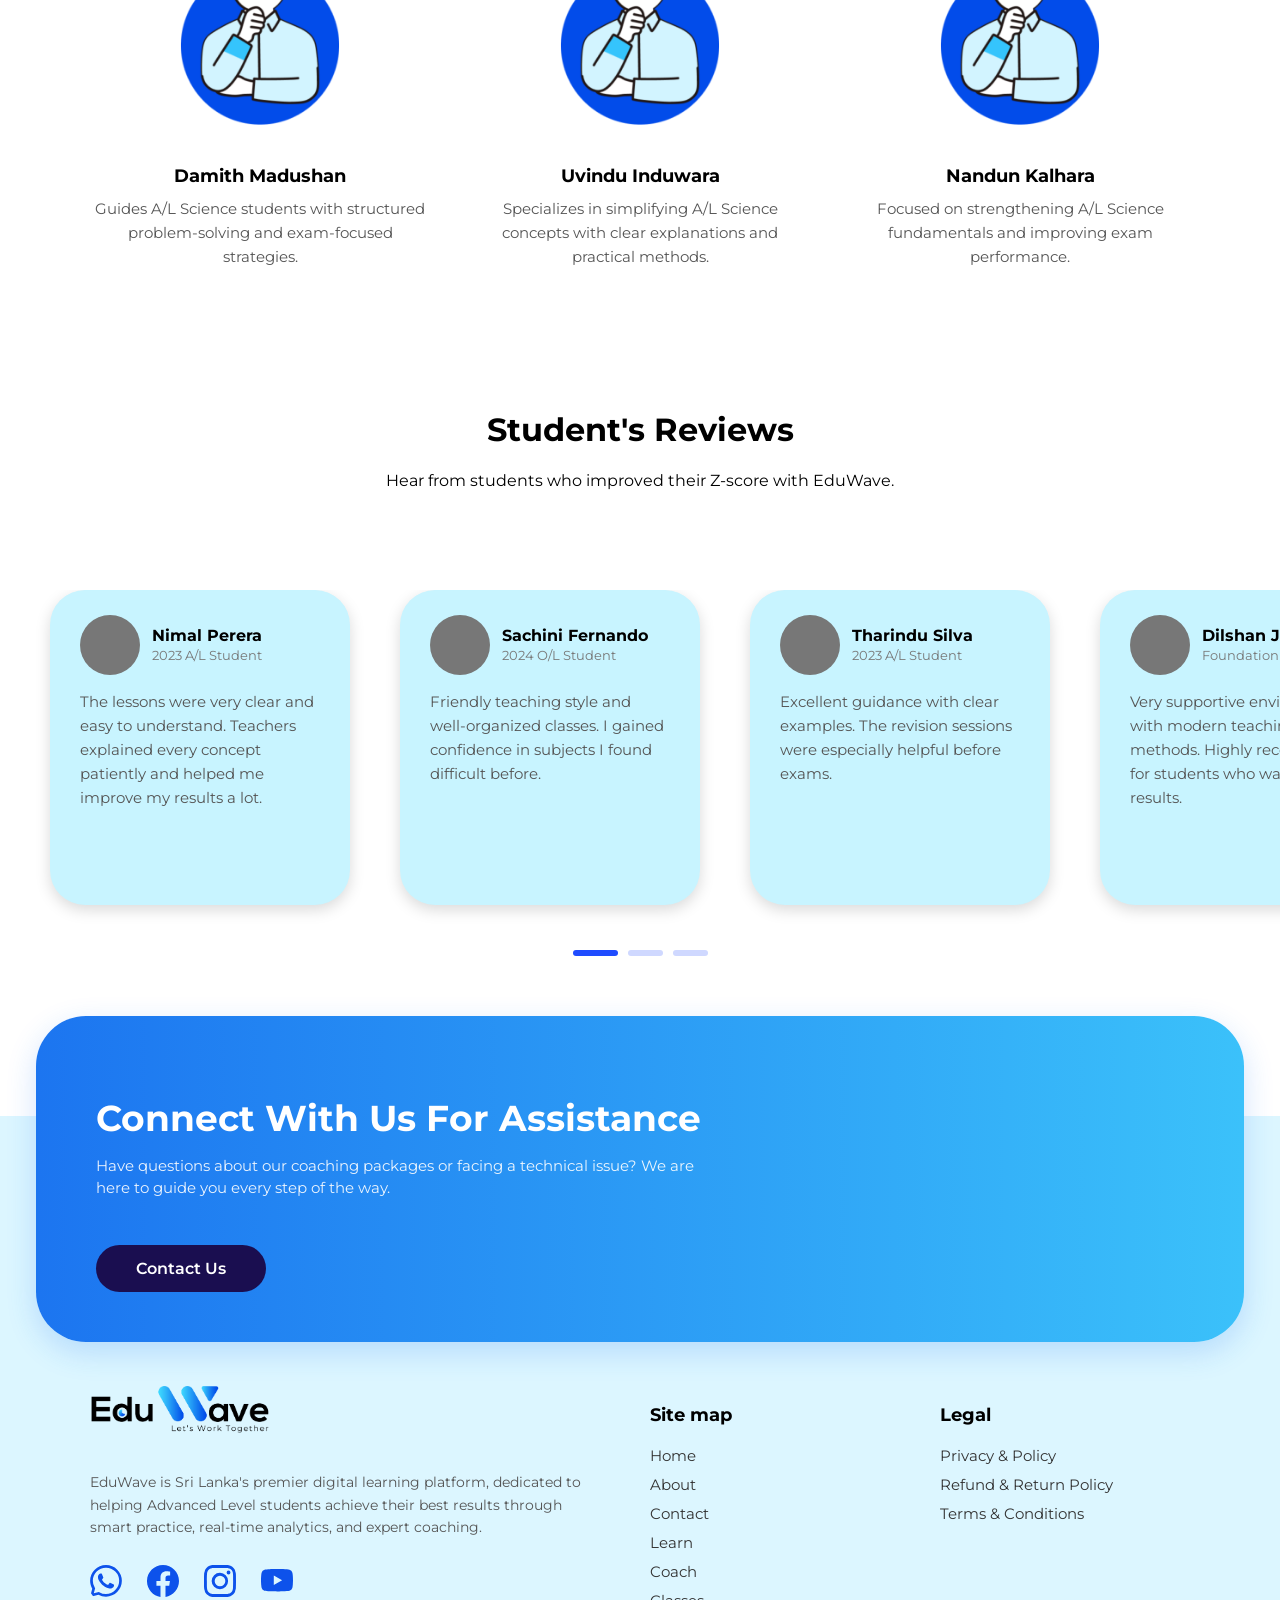
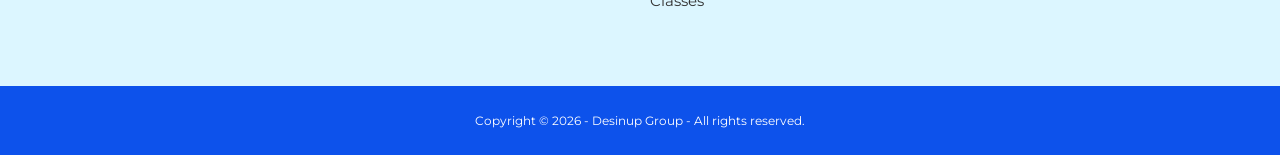
==== commit c6c64bda: "Update course buttons to reflect "View Papers" instead of "join for free"" ====
--- a/index.html
+++ b/index.html
@@ -139,7 +139,7 @@
                 <h2 class="card-title">Combined Maths</h2>
                 <p class="card-desc">Master Pure and Applied Mathematics. We break down complex calculus, trigonometry,
                     and mechanics problems into understandable steps.</p>
-                <a href="https://learn.eduwave.lk/course/view.php?id=6"><button class="card-btn">join for free →</button></a>
+                <a href="https://learn.eduwave.lk/course/view.php?id=6"><button class="card-btn">View Papers →</button></a>
             </div>
 
             <!-- Card 2 -->
@@ -148,7 +148,7 @@
                 <h2 class="card-title">Physics</h2>
                 <p class="card-desc">Visualize the laws of the universe. From mechanics to electronics, get clear
                     explanations for both theory and practical questions.</p>
-                <a href="https://learn.eduwave.lk/course/view.php?id=3"><button class="card-btn">join for free →</button></a>
+                <a href="https://learn.eduwave.lk/course/view.php?id=3"><button class="card-btn">View Papers →</button></a>
             </div>
 
             <!-- Card 3 -->
@@ -157,7 +157,7 @@
                 <h2 class="card-title">Chemistry</h2>
                 <p class="card-desc">Understand the elements. We simplify organic reaction mechanisms, physical
                     chemistry calculations, and inorganic trends.</p>
-                <a href="https://learn.eduwave.lk/course/view.php?id=3"><button class="card-btn">join for free →</button></a>
+                <a href="https://learn.eduwave.lk/course/view.php?id=3"><button class="card-btn">View Papers →</button></a>
             </div>
 
             <!-- Card 4 --> 
@@ -167,7 +167,7 @@
                 <h2 class="card-title">Biology</h2>
                 <p class="card-desc">Explore the science of life. Get comprehensive notes and clear diagrams covering
                     everything from cellular biology to environmental science.</p>
-                <a href="https://learn.eduwave.lk/course/view.php?id=4"><button class="card-btn">join for free →</button></a>
+                <a href="https://learn.eduwave.lk/course/view.php?id=4"><button class="card-btn">View Papers →</button></a>
             </div>
 
             <!-- Card 5 -->
@@ -176,7 +176,7 @@
                 <h2 class="card-title">ICT</h2>
                 <p class="card-desc">Code your future. Learn algorithms, database management, and networking concepts
                     essential for the A/L ICT syllabus.</p>
-                <a href="https://learn.eduwave.lk/course/view.php?id=7"><button class="card-btn">join for free →</button></a>
+                <a href="https://learn.eduwave.lk/course/view.php?id=7"><button class="card-btn">View Papers →</button></a>
             </div>
 
         </div>
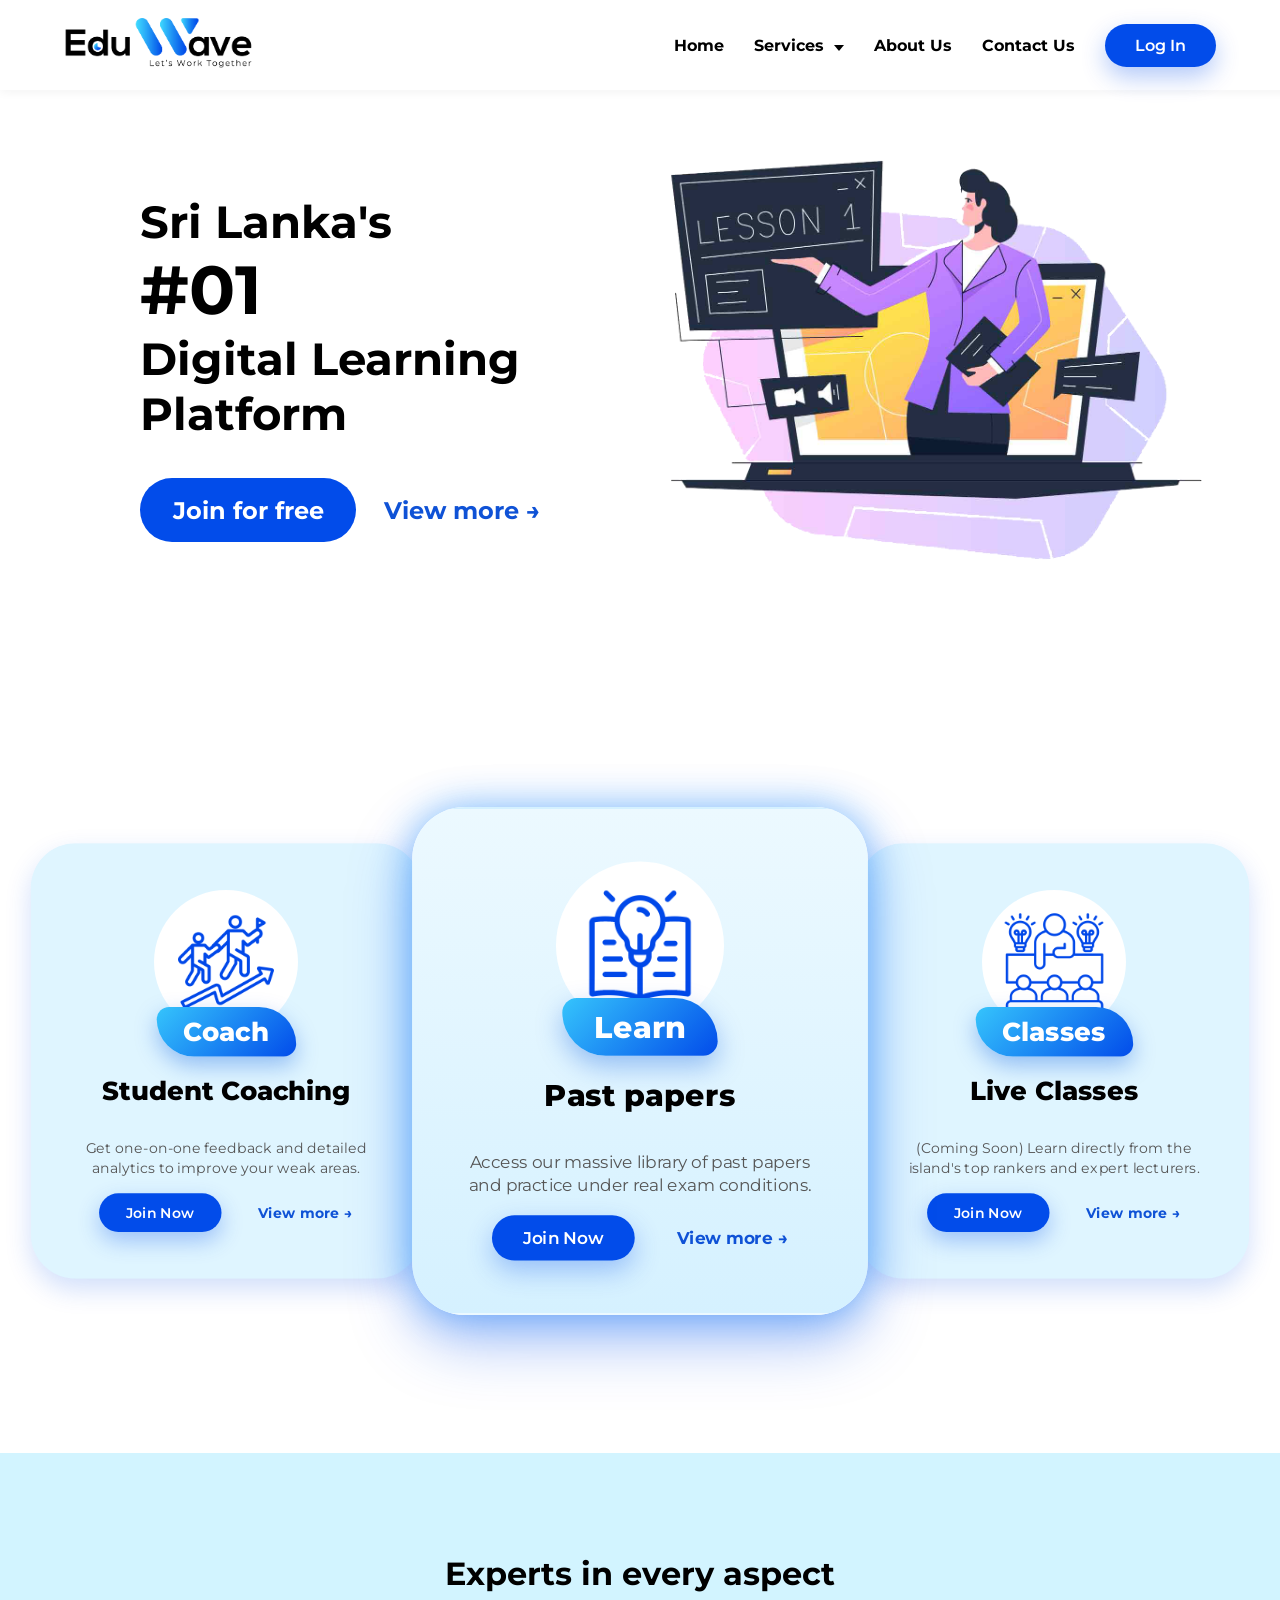
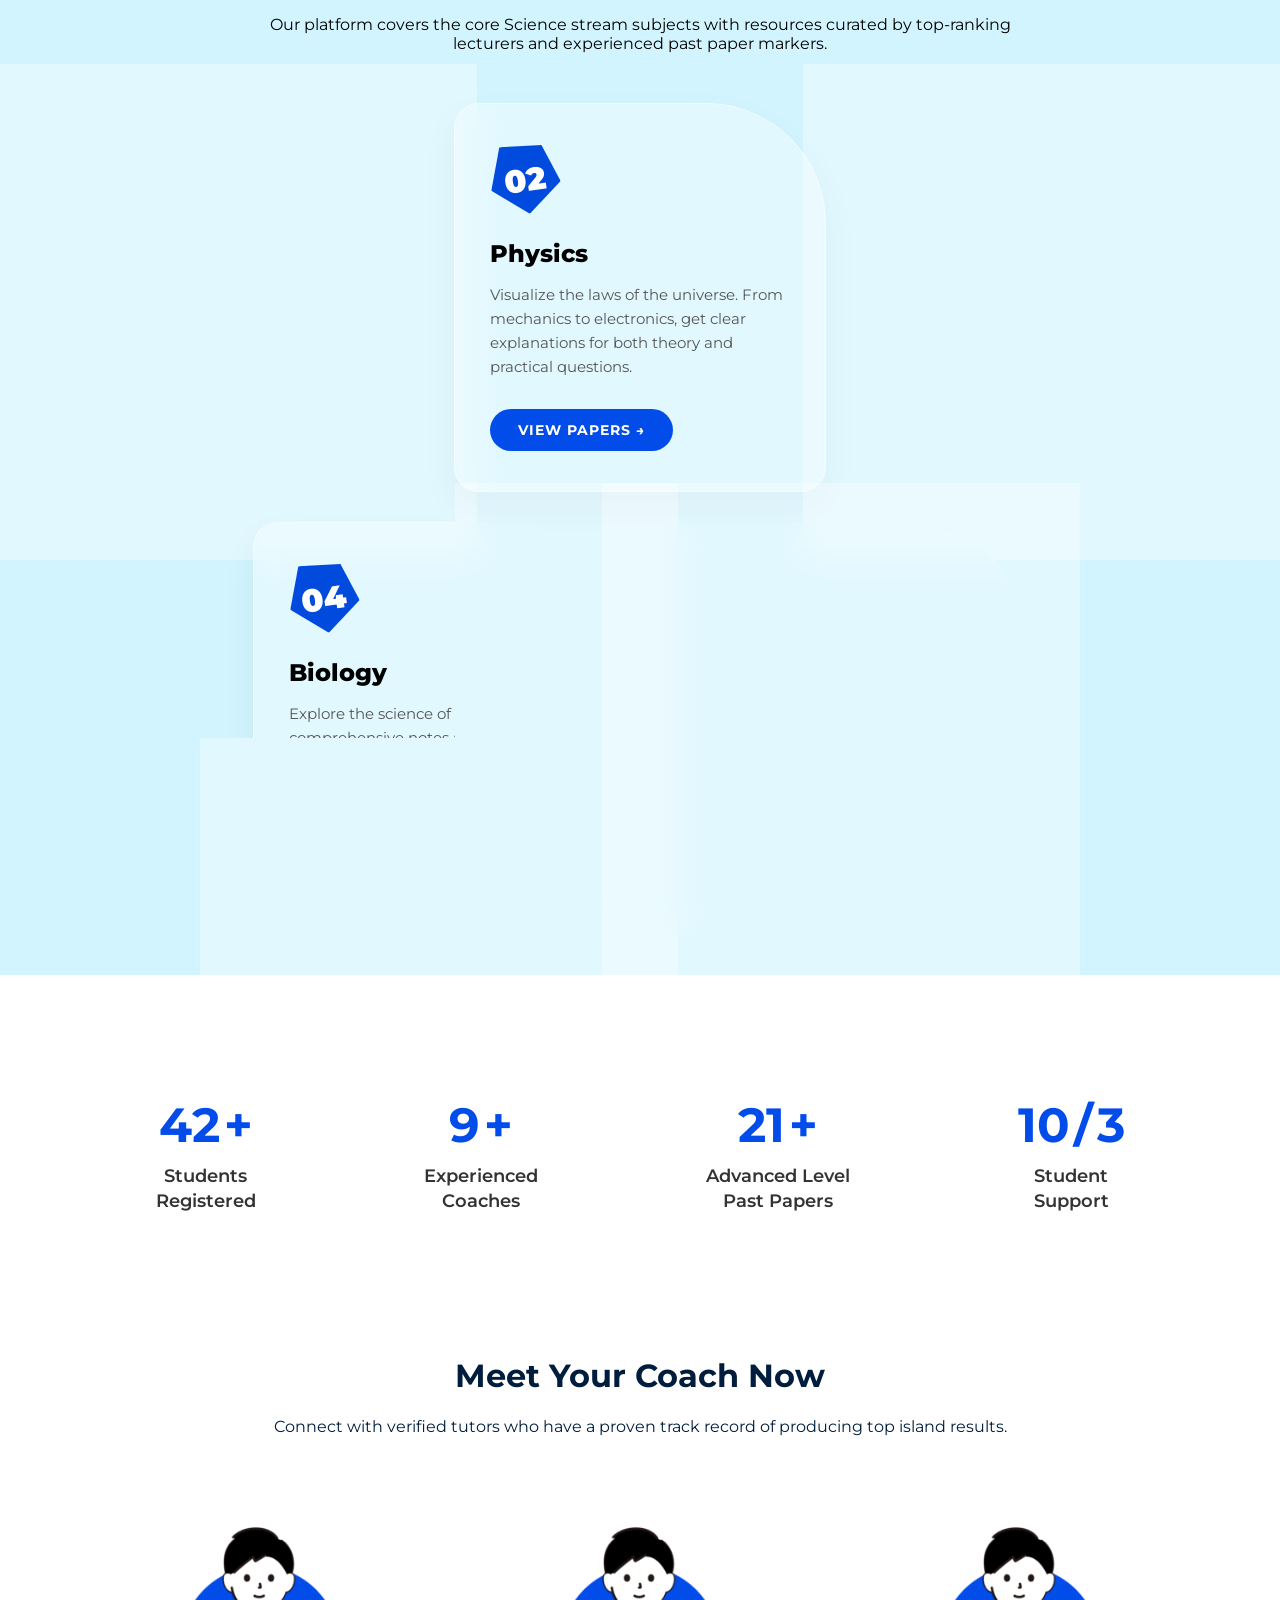
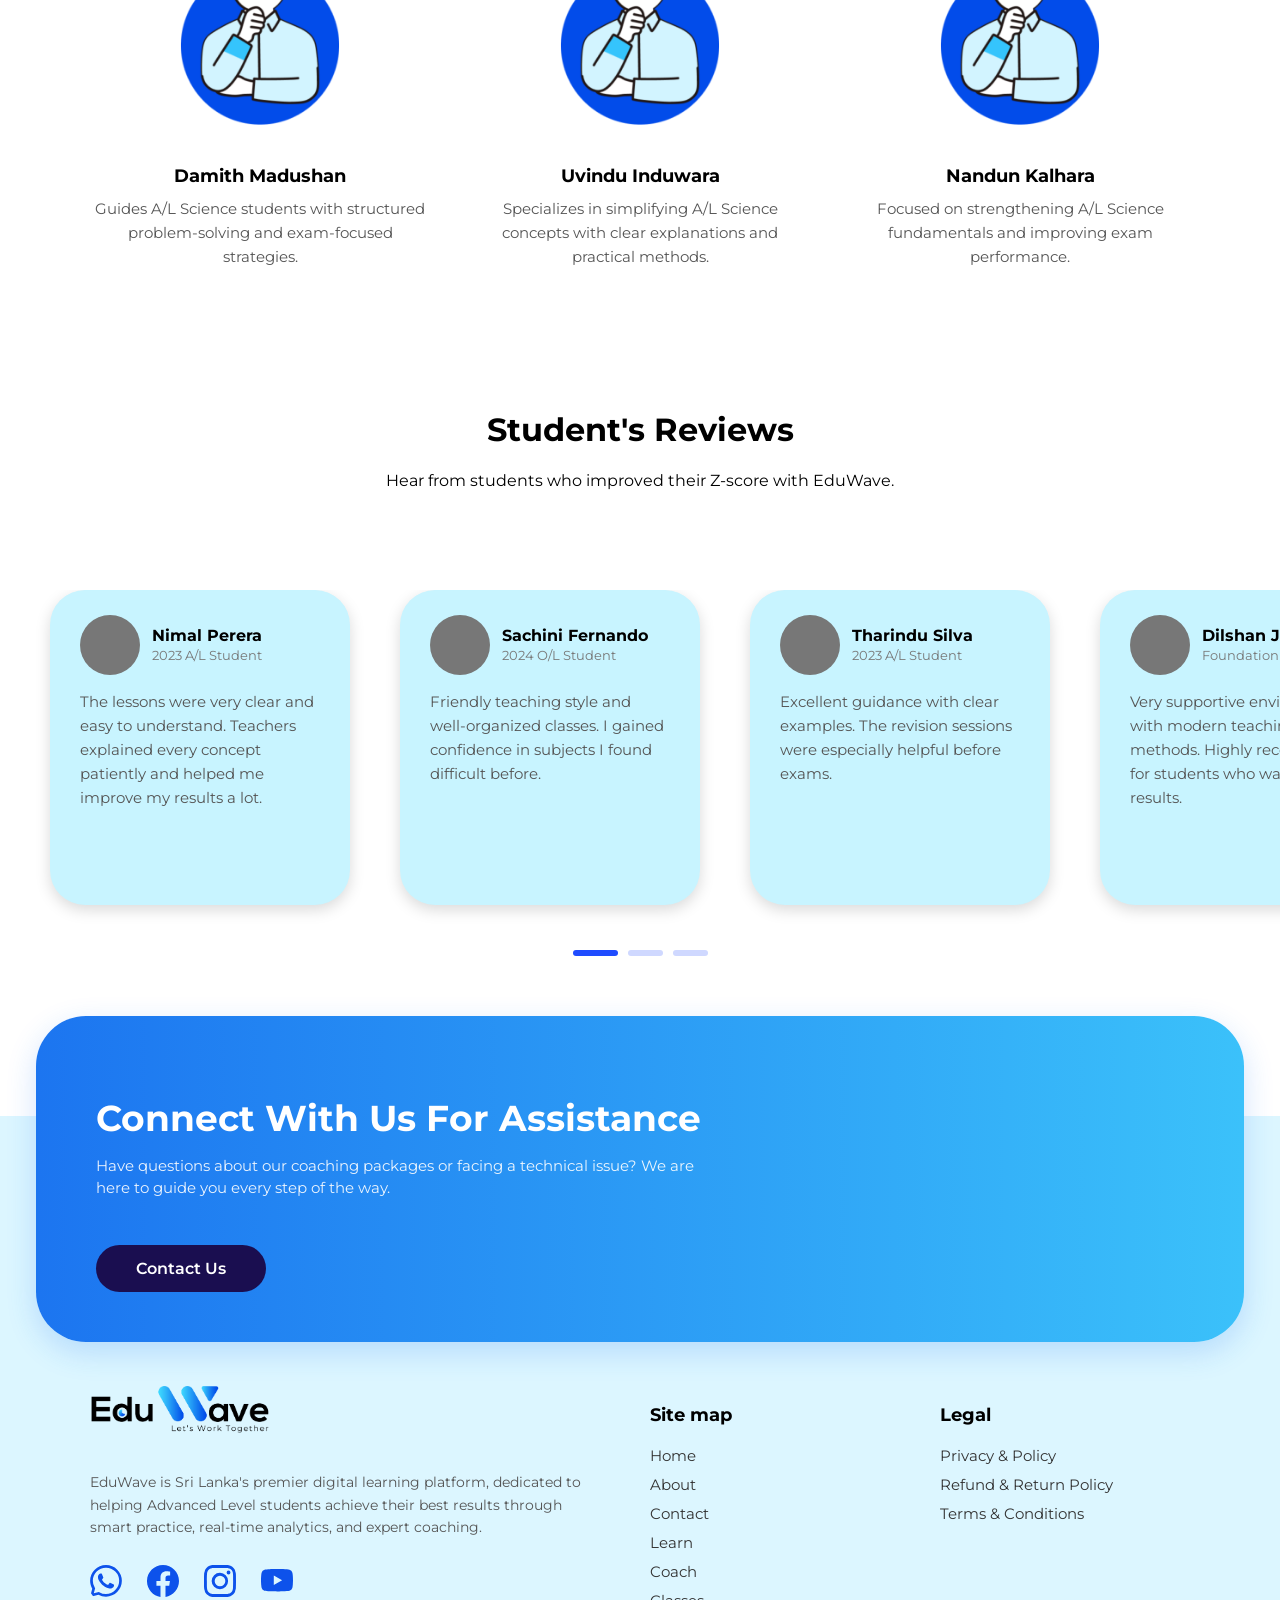
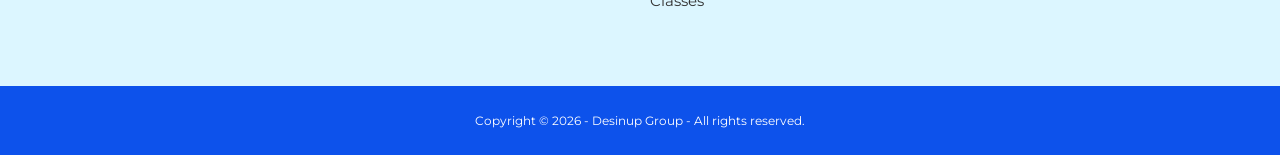
==== commit bde6717d: "Test comit for git" ====
--- a/index.html
+++ b/index.html
@@ -2,7 +2,7 @@
 <html lang="en">
 
 <head>
-    <title>EduWave Let's Work Together</title>
+    <title>EduWave Let's Work </title>
     <link rel="stylesheet" href="assets/css/style.css">
     <meta charset="UTF-8">
     <meta name="viewport" content="width=device-width, initial-scale=1.0">
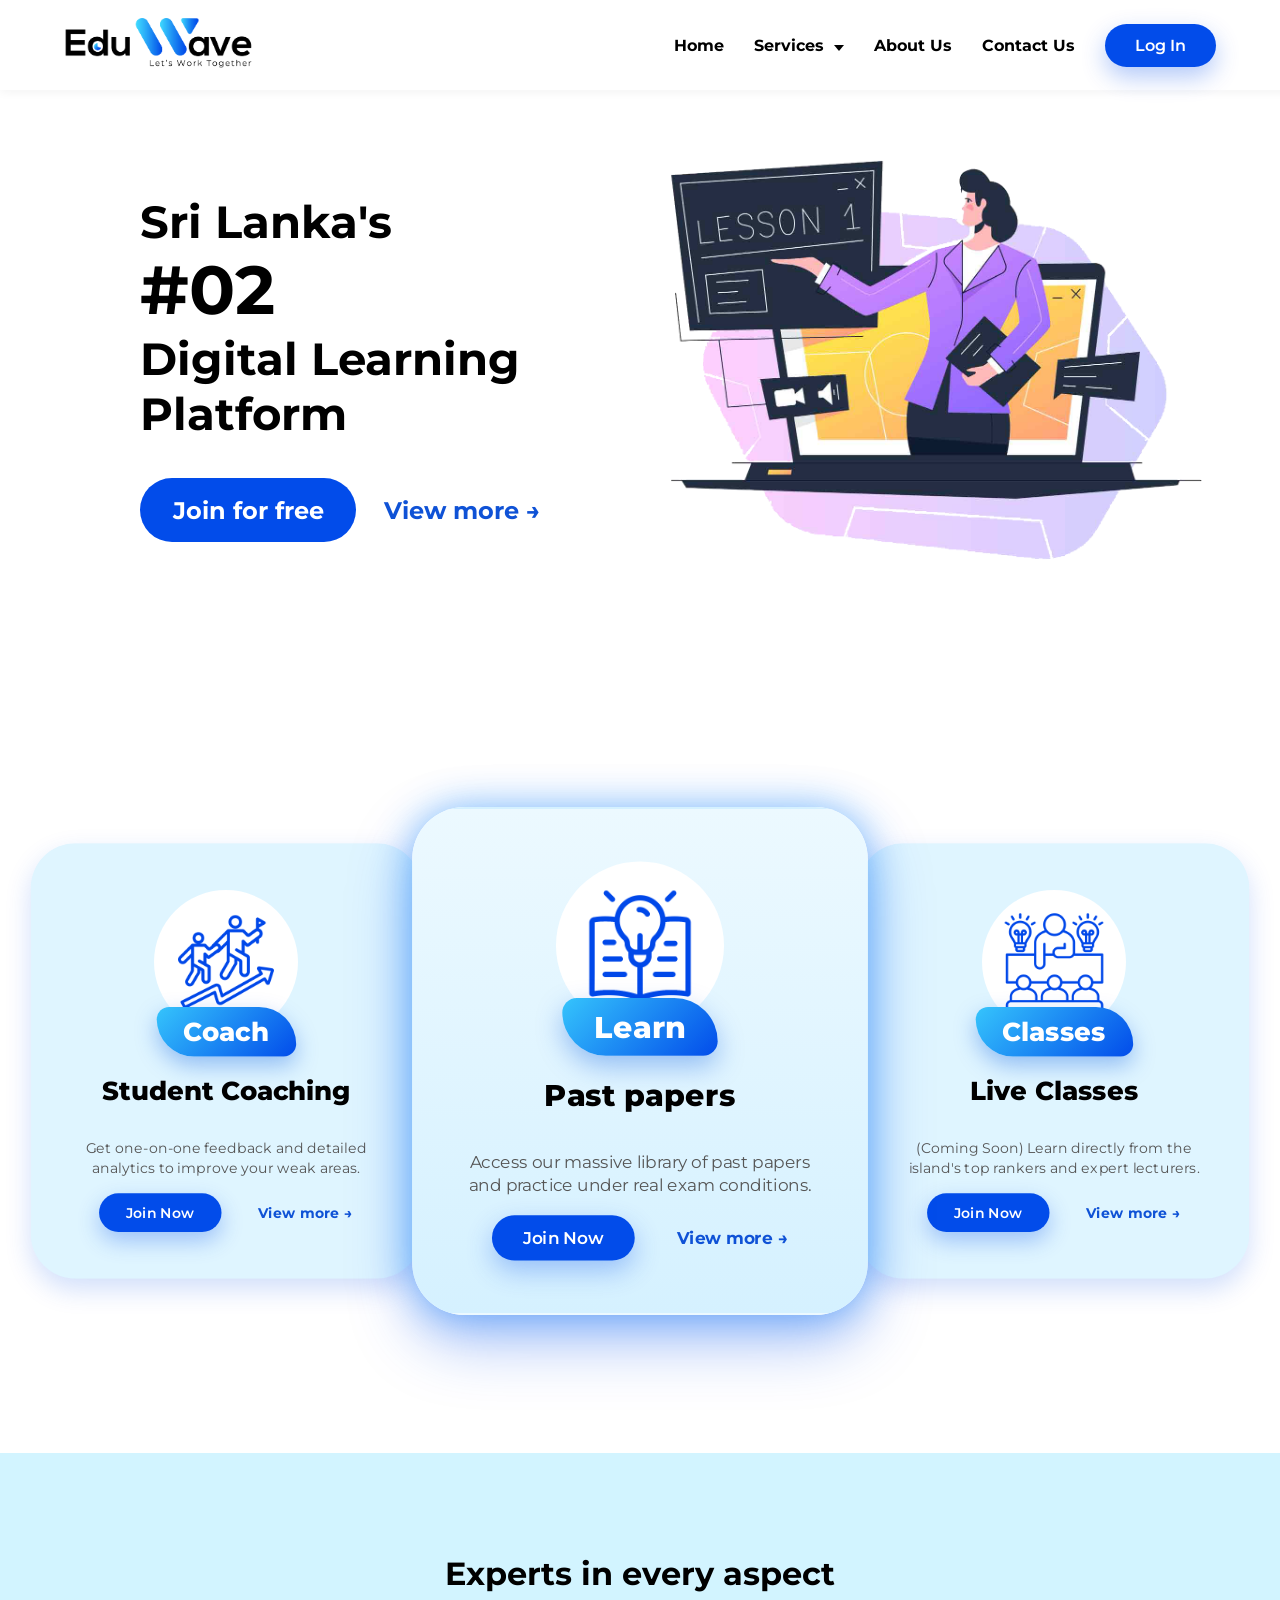
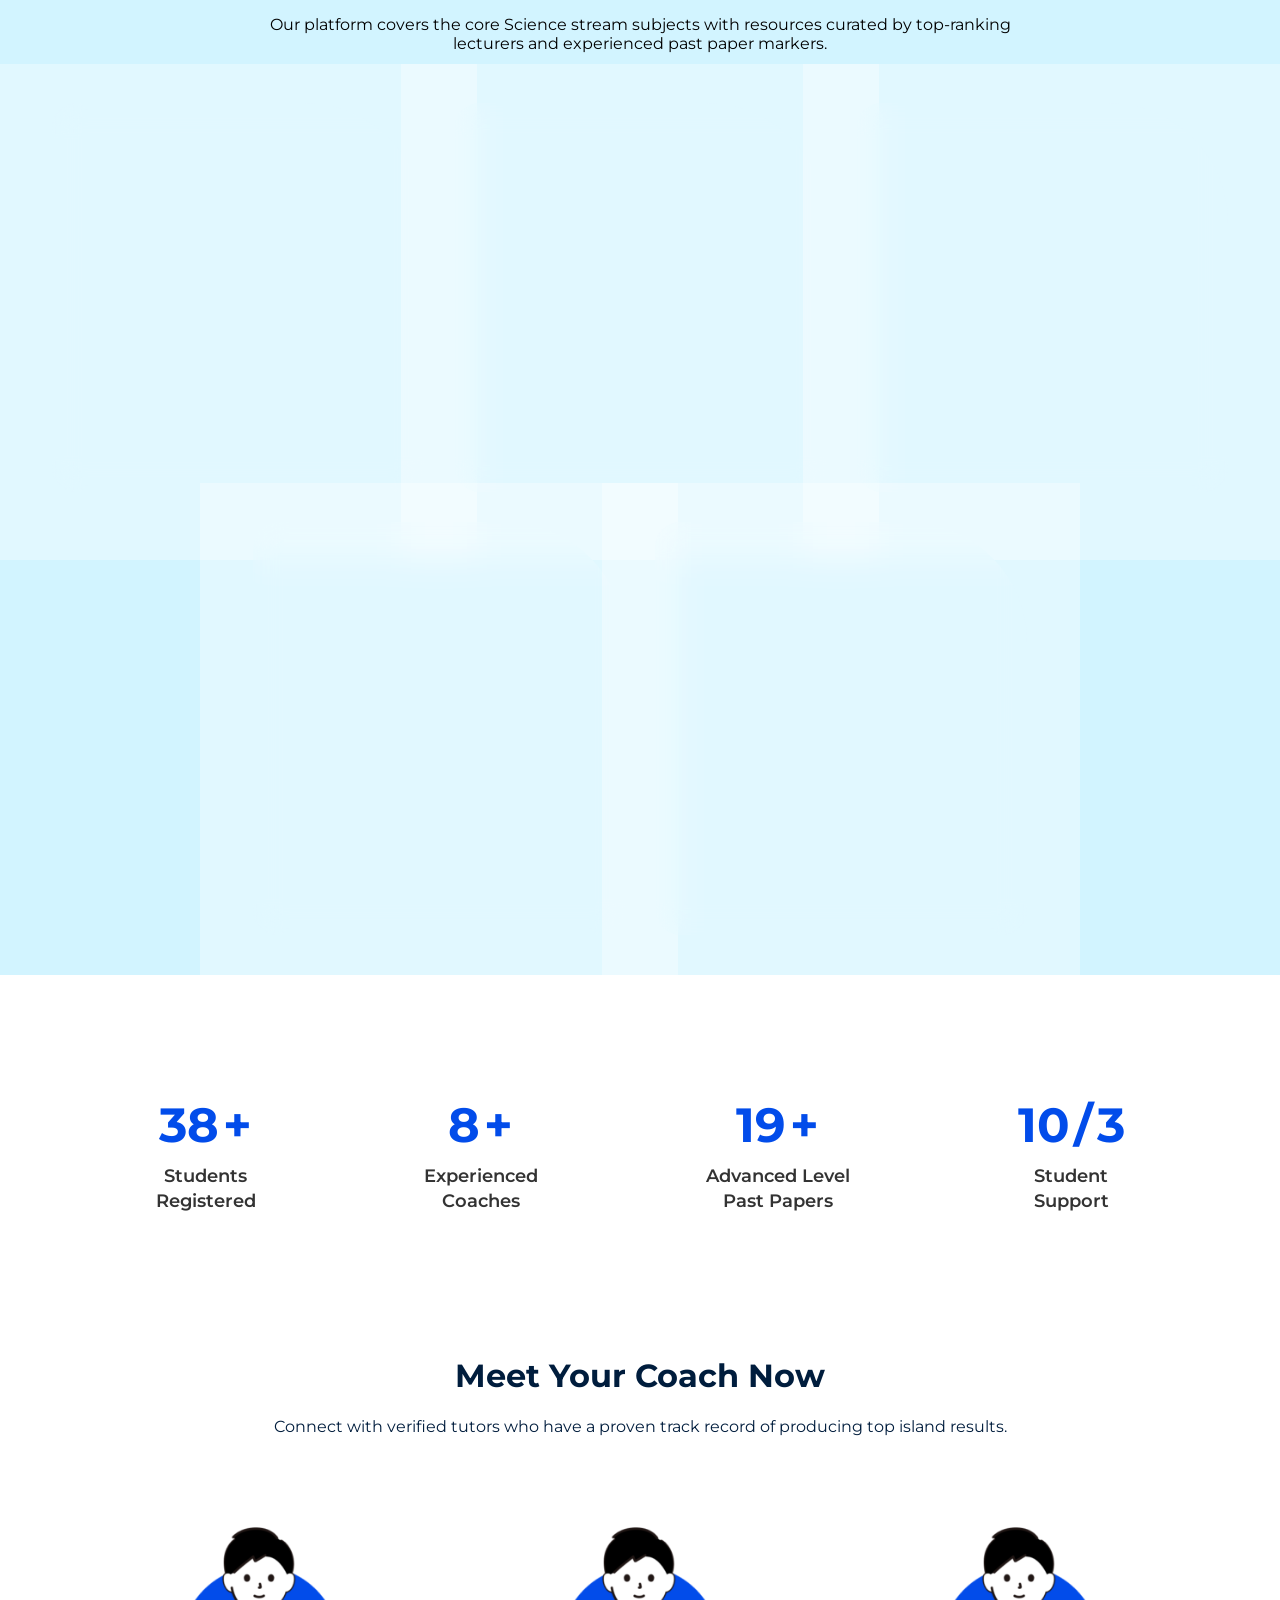
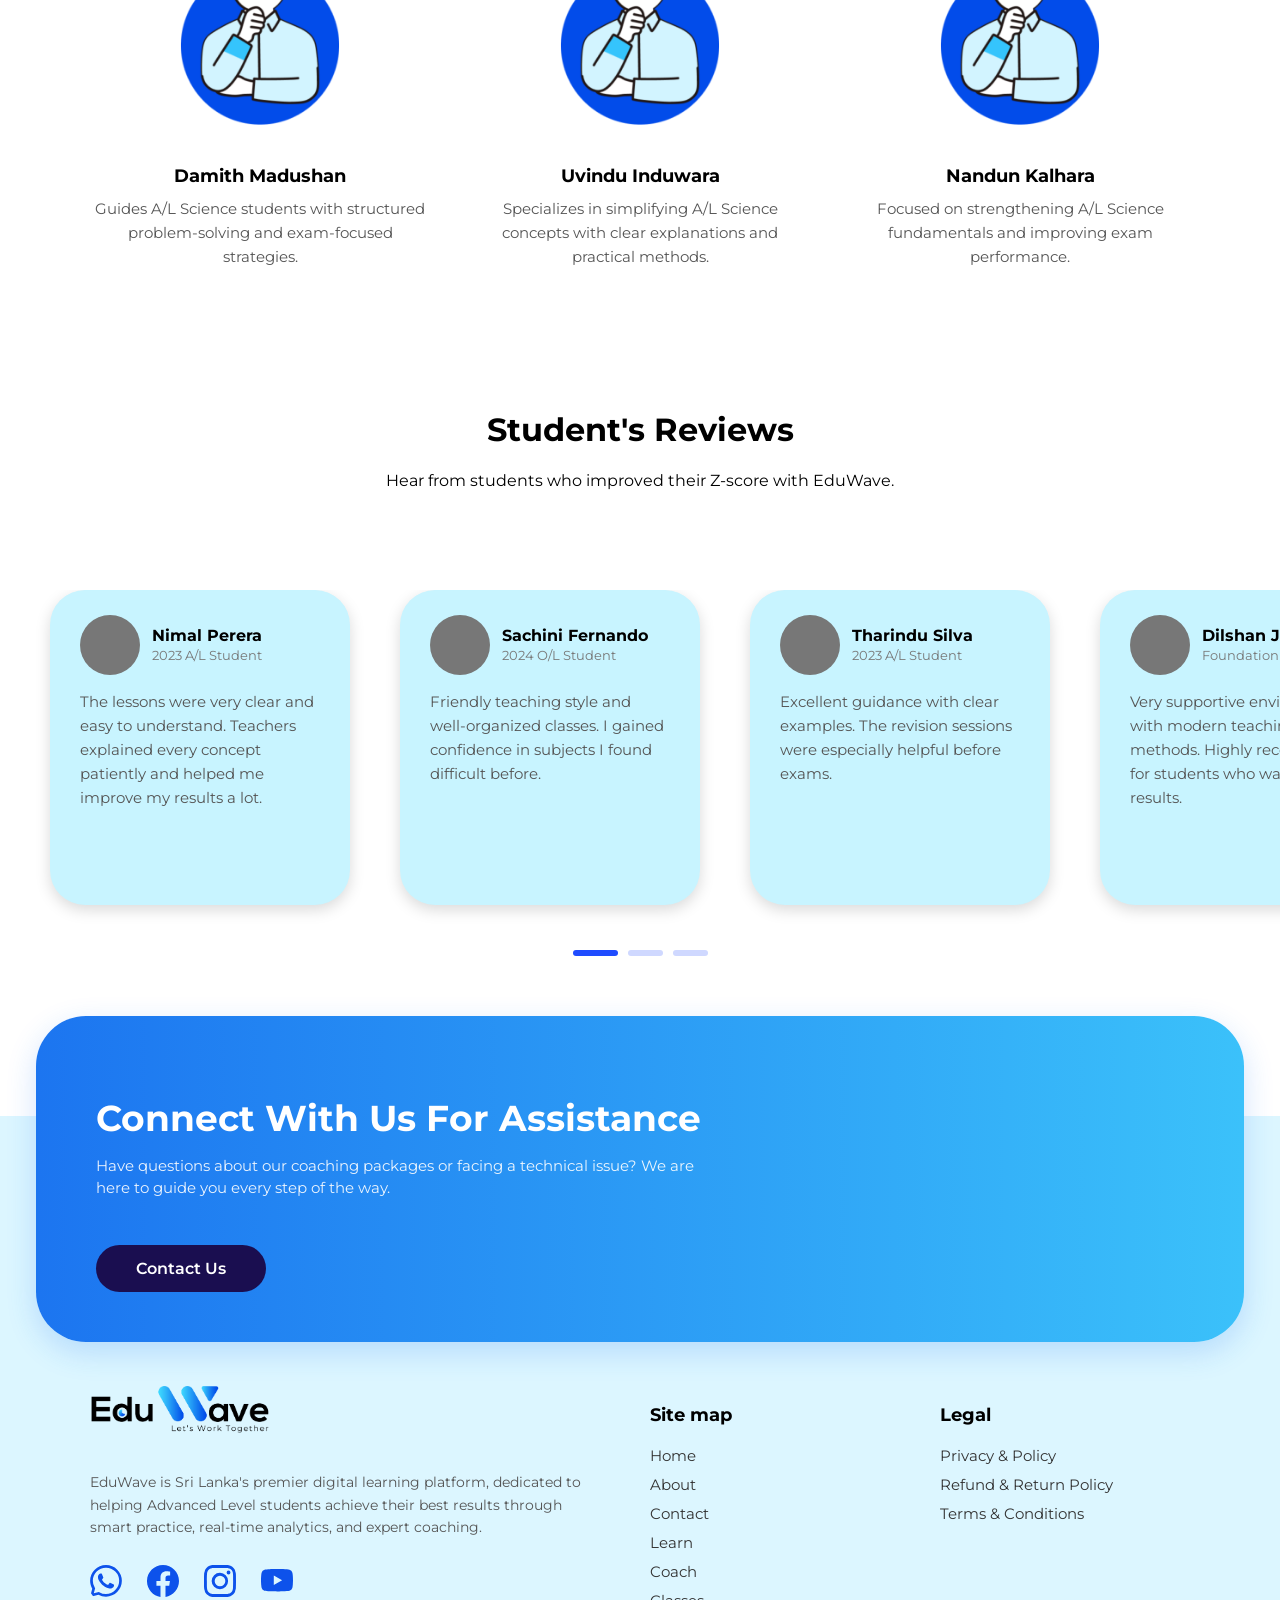
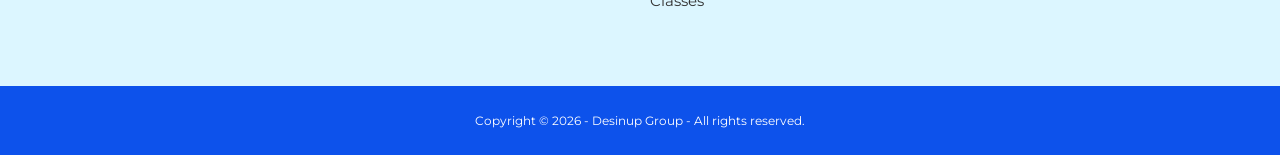
==== commit b14ad0a6: "deploy test" ====
--- a/index.html
+++ b/index.html
@@ -46,7 +46,7 @@
     <!-- HERO SECTION -->
     <section id="home_set">
         <div id="div_1">
-            <h1>Sri Lanka's <br><span style="font-size: 150%;">#01</span><br> Digital Learning <br>Platform</h1>
+            <h1>Sri Lanka's <br><span style="font-size: 150%;">#02</span><br> Digital Learning <br>Platform</h1>
 
             <a href="login.html"> <button id="bt_1">Join for free</button></a>
             <a class="pricing-link" href="services.html"><span style="font-size: 150%;padding: 20px;">View more
--- a/assets/css/style.css
+++ b/assets/css/style.css
@@ -17,6 +17,14 @@
 body {
     overflow-x: hidden !important;
     max-width: 100vw !important;
+}
+
+::-webkit-scrollbar {
+    background: #f1f1f1;
+}
+::-webkit-scrollbar-thumb {
+    background: #35C4FC;
+    border-radius: 10px;
 }
 
 a,
@@ -920,7 +928,7 @@
 
 .img_01 {
     display: flex;
-    justify-content: center;
+    
 }
 
 .text_01 h2 {
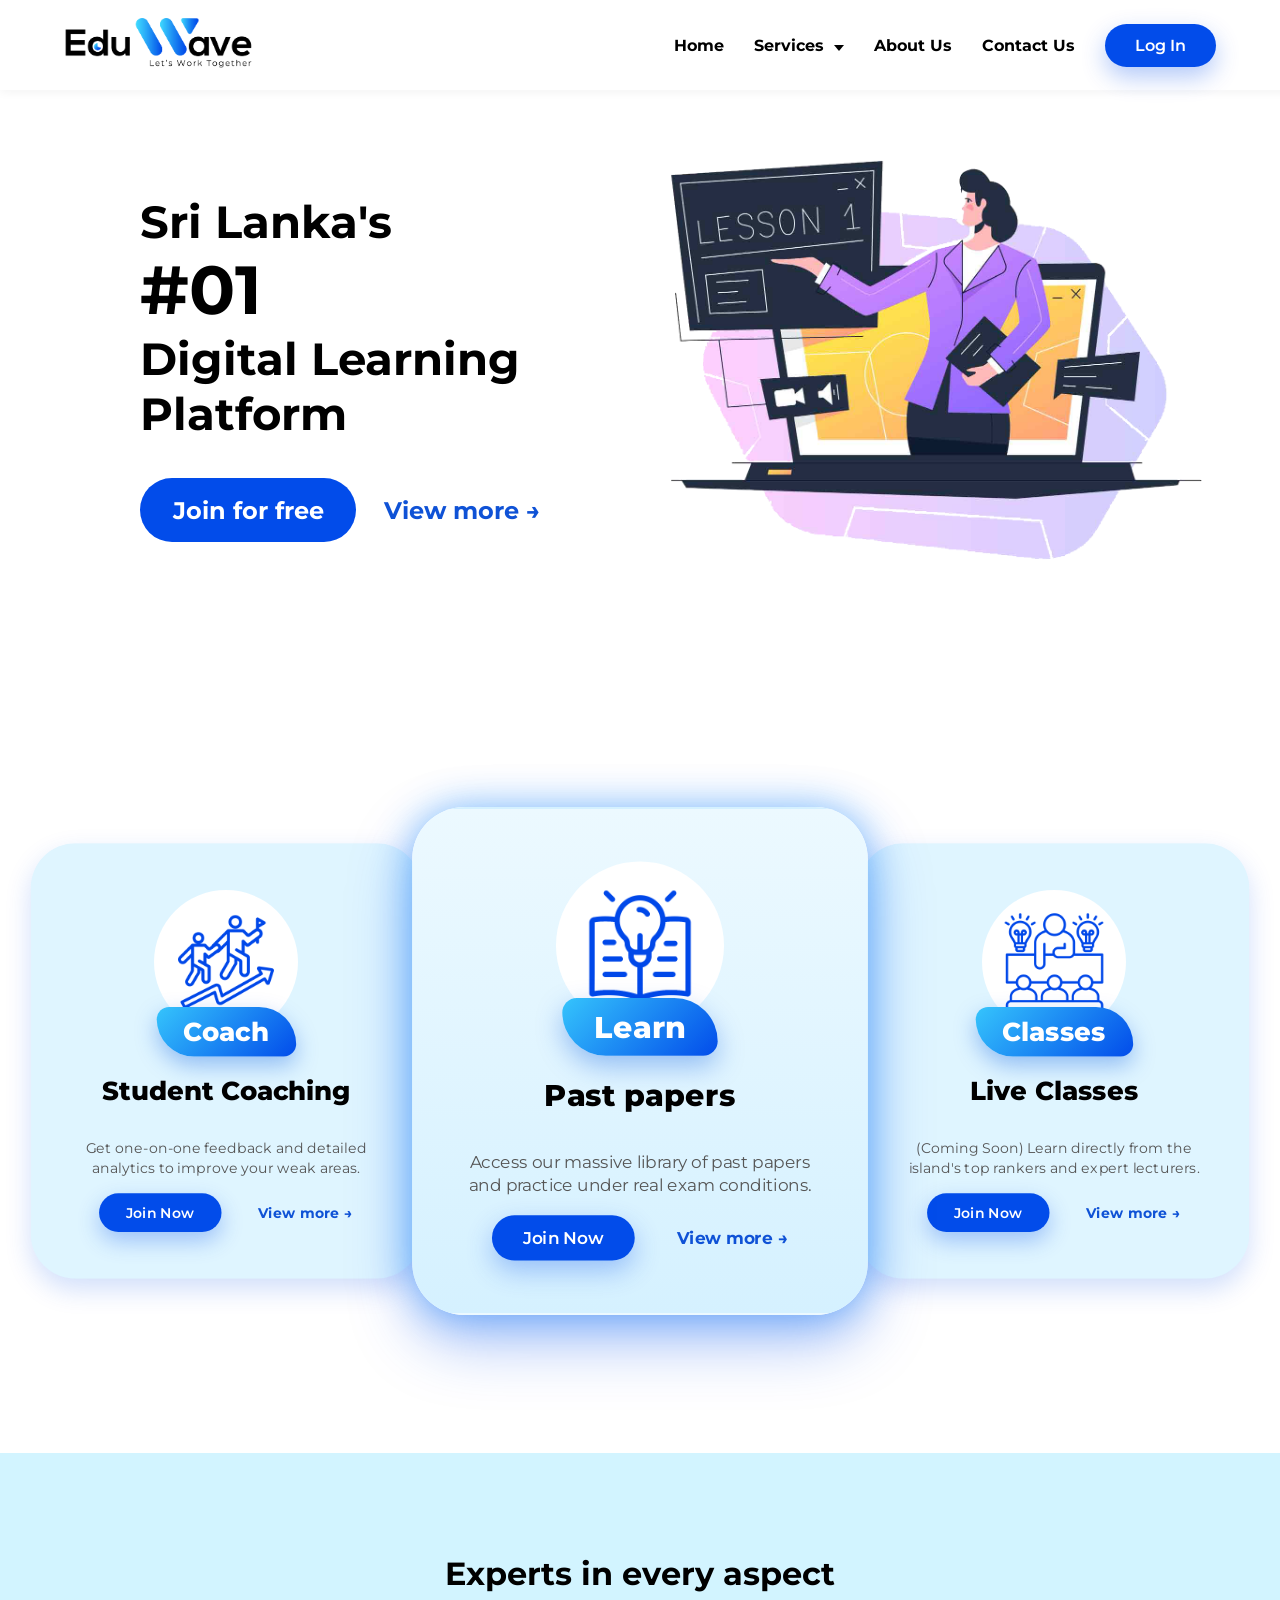
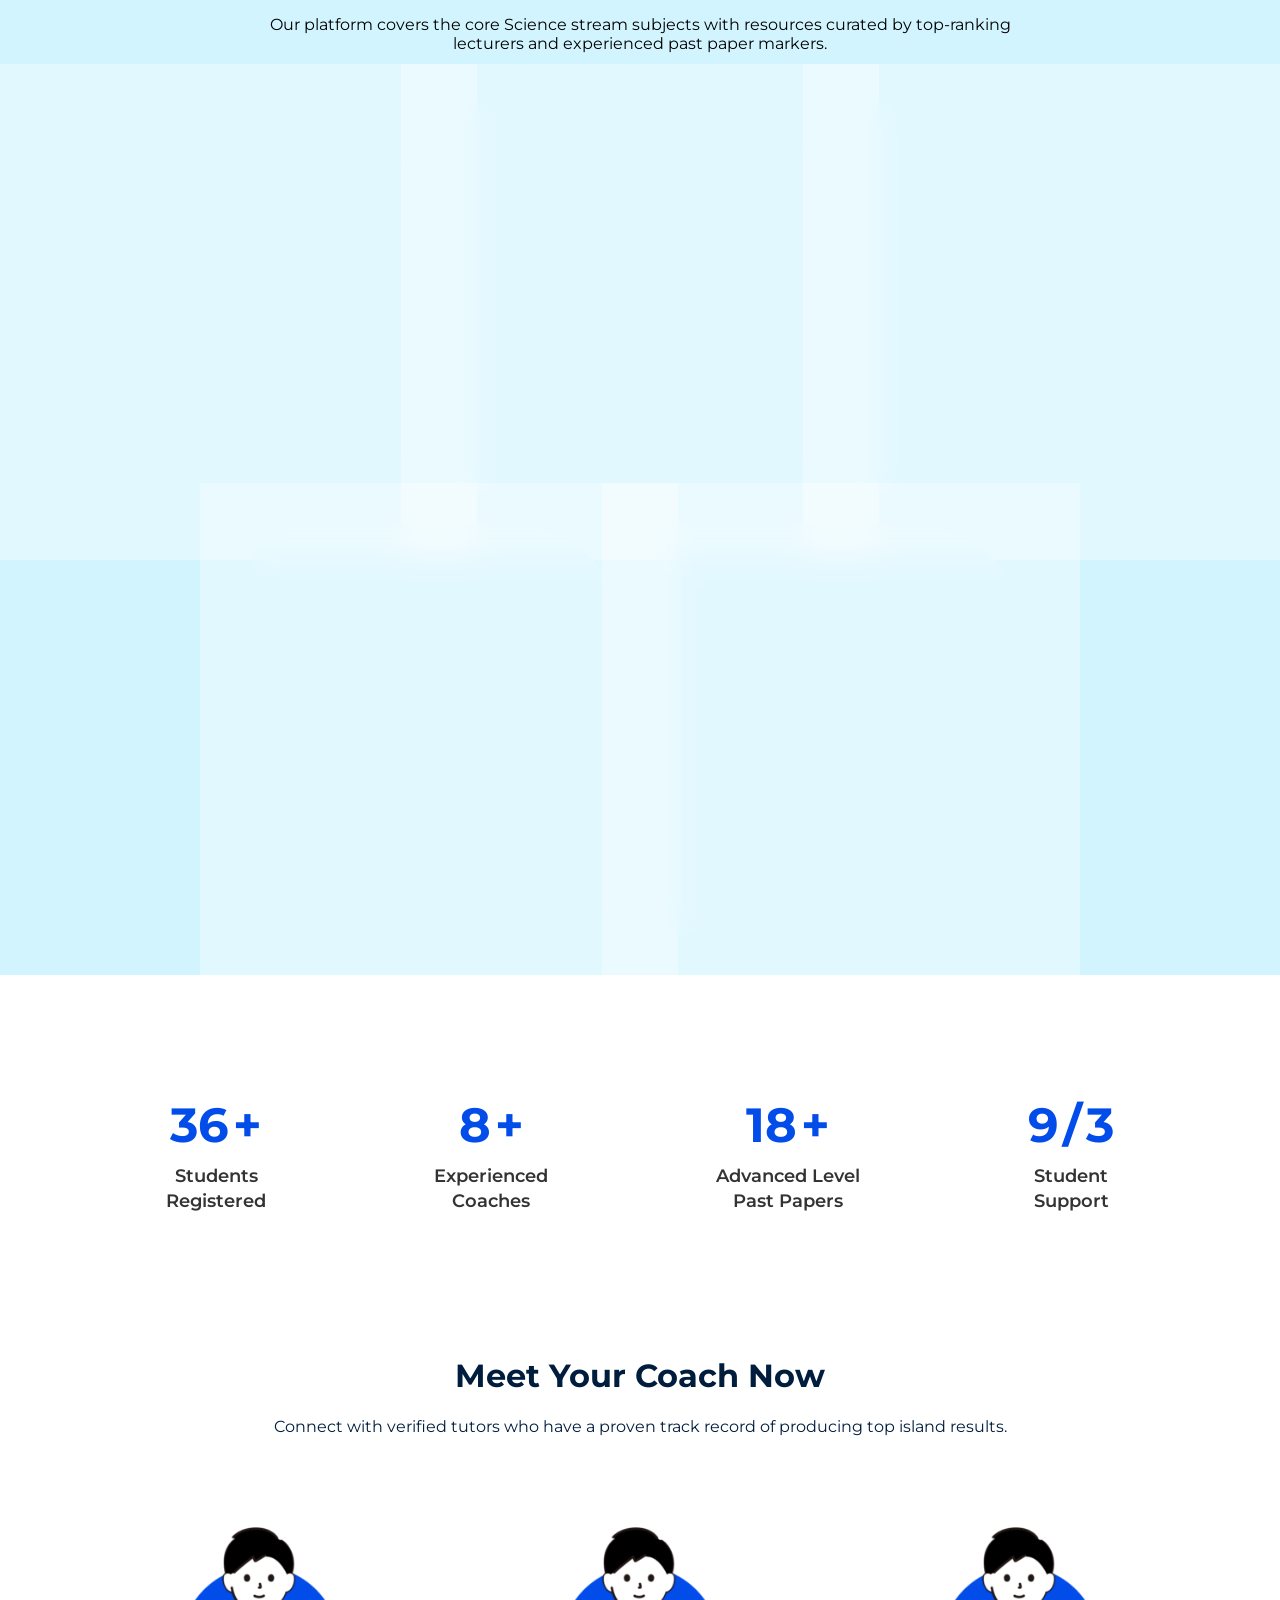
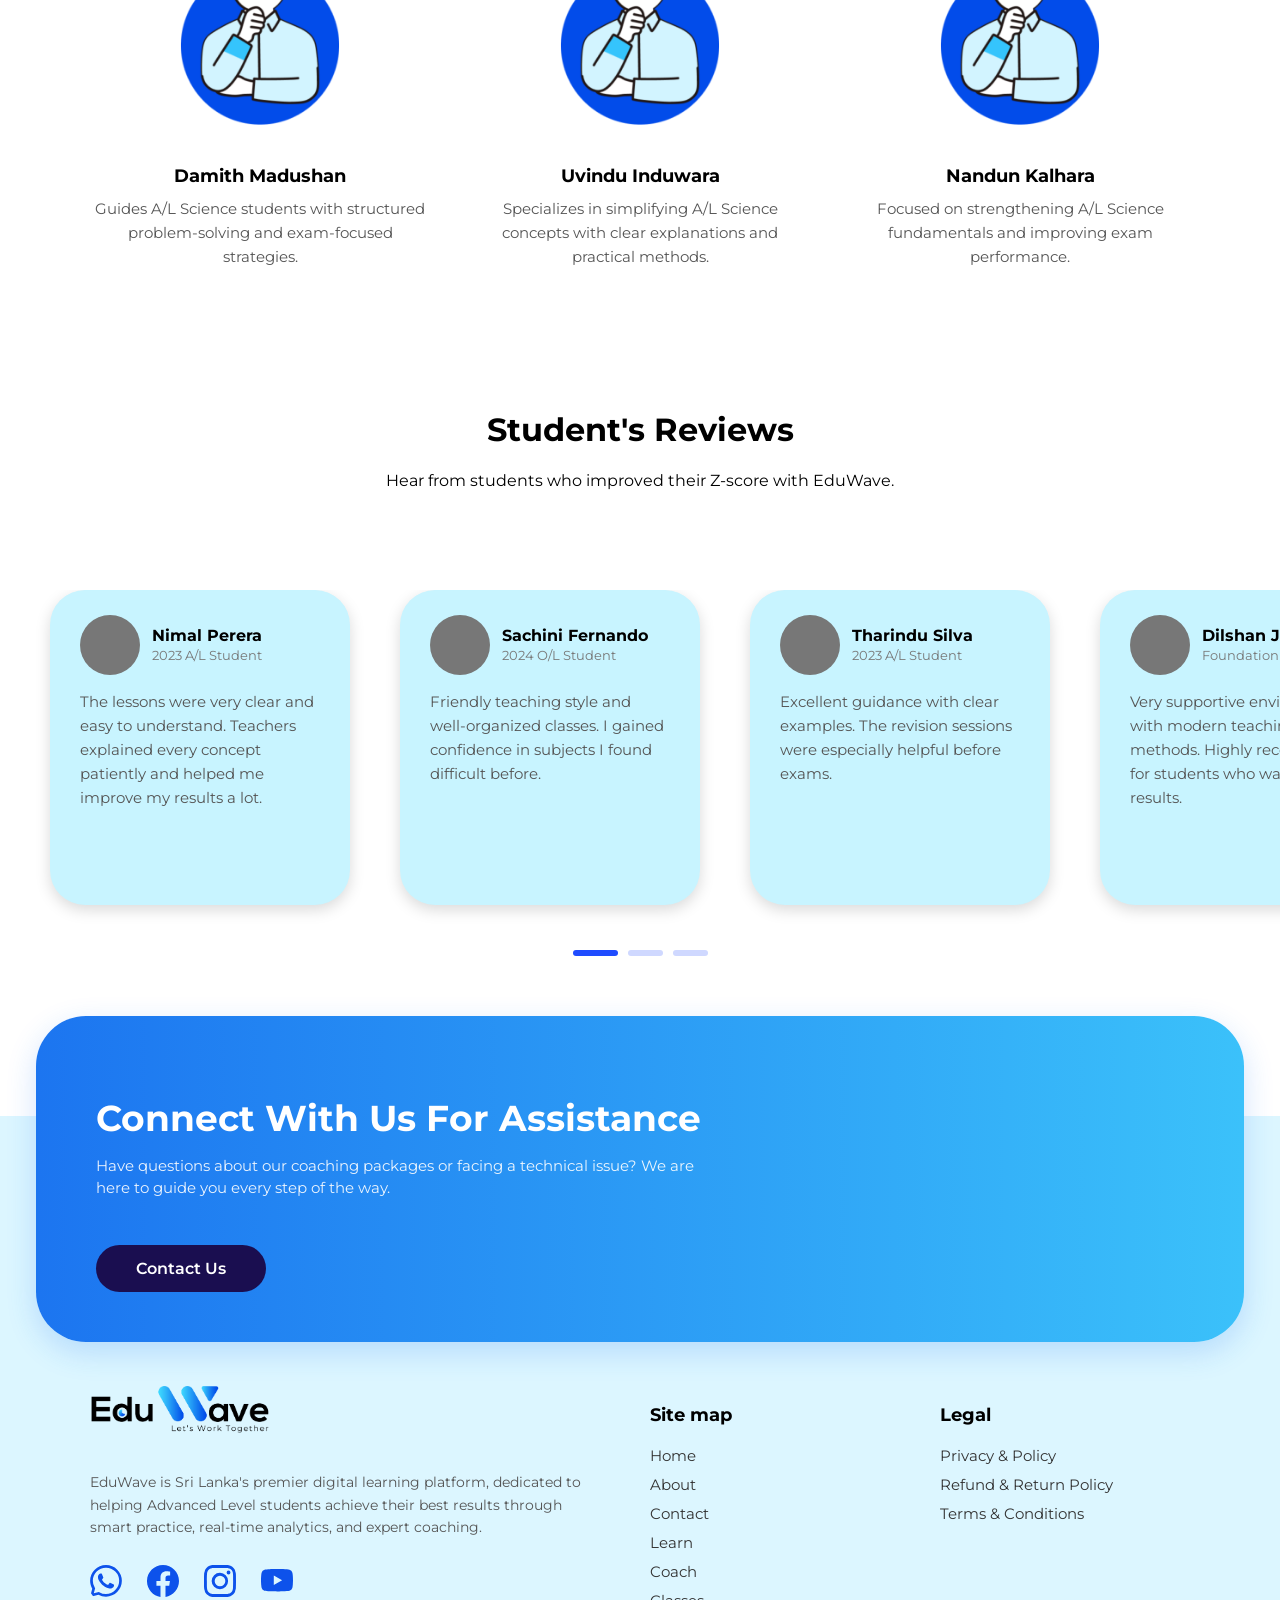
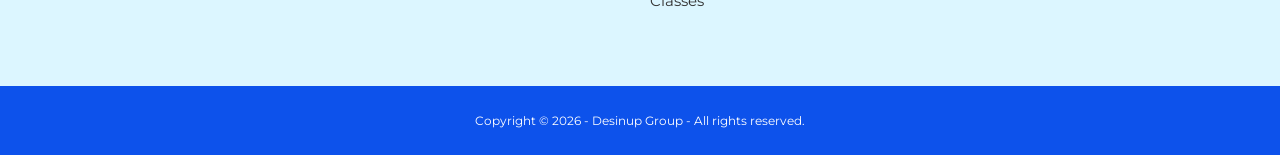
==== commit 959c3a6e: "Deploy test done" ====
--- a/index.html
+++ b/index.html
@@ -46,7 +46,7 @@
     <!-- HERO SECTION -->
     <section id="home_set">
         <div id="div_1">
-            <h1>Sri Lanka's <br><span style="font-size: 150%;">#02</span><br> Digital Learning <br>Platform</h1>
+            <h1>Sri Lanka's <br><span style="font-size: 150%;">#01</span><br> Digital Learning <br>Platform</h1>
 
             <a href="login.html"> <button id="bt_1">Join for free</button></a>
             <a class="pricing-link" href="services.html"><span style="font-size: 150%;padding: 20px;">View more
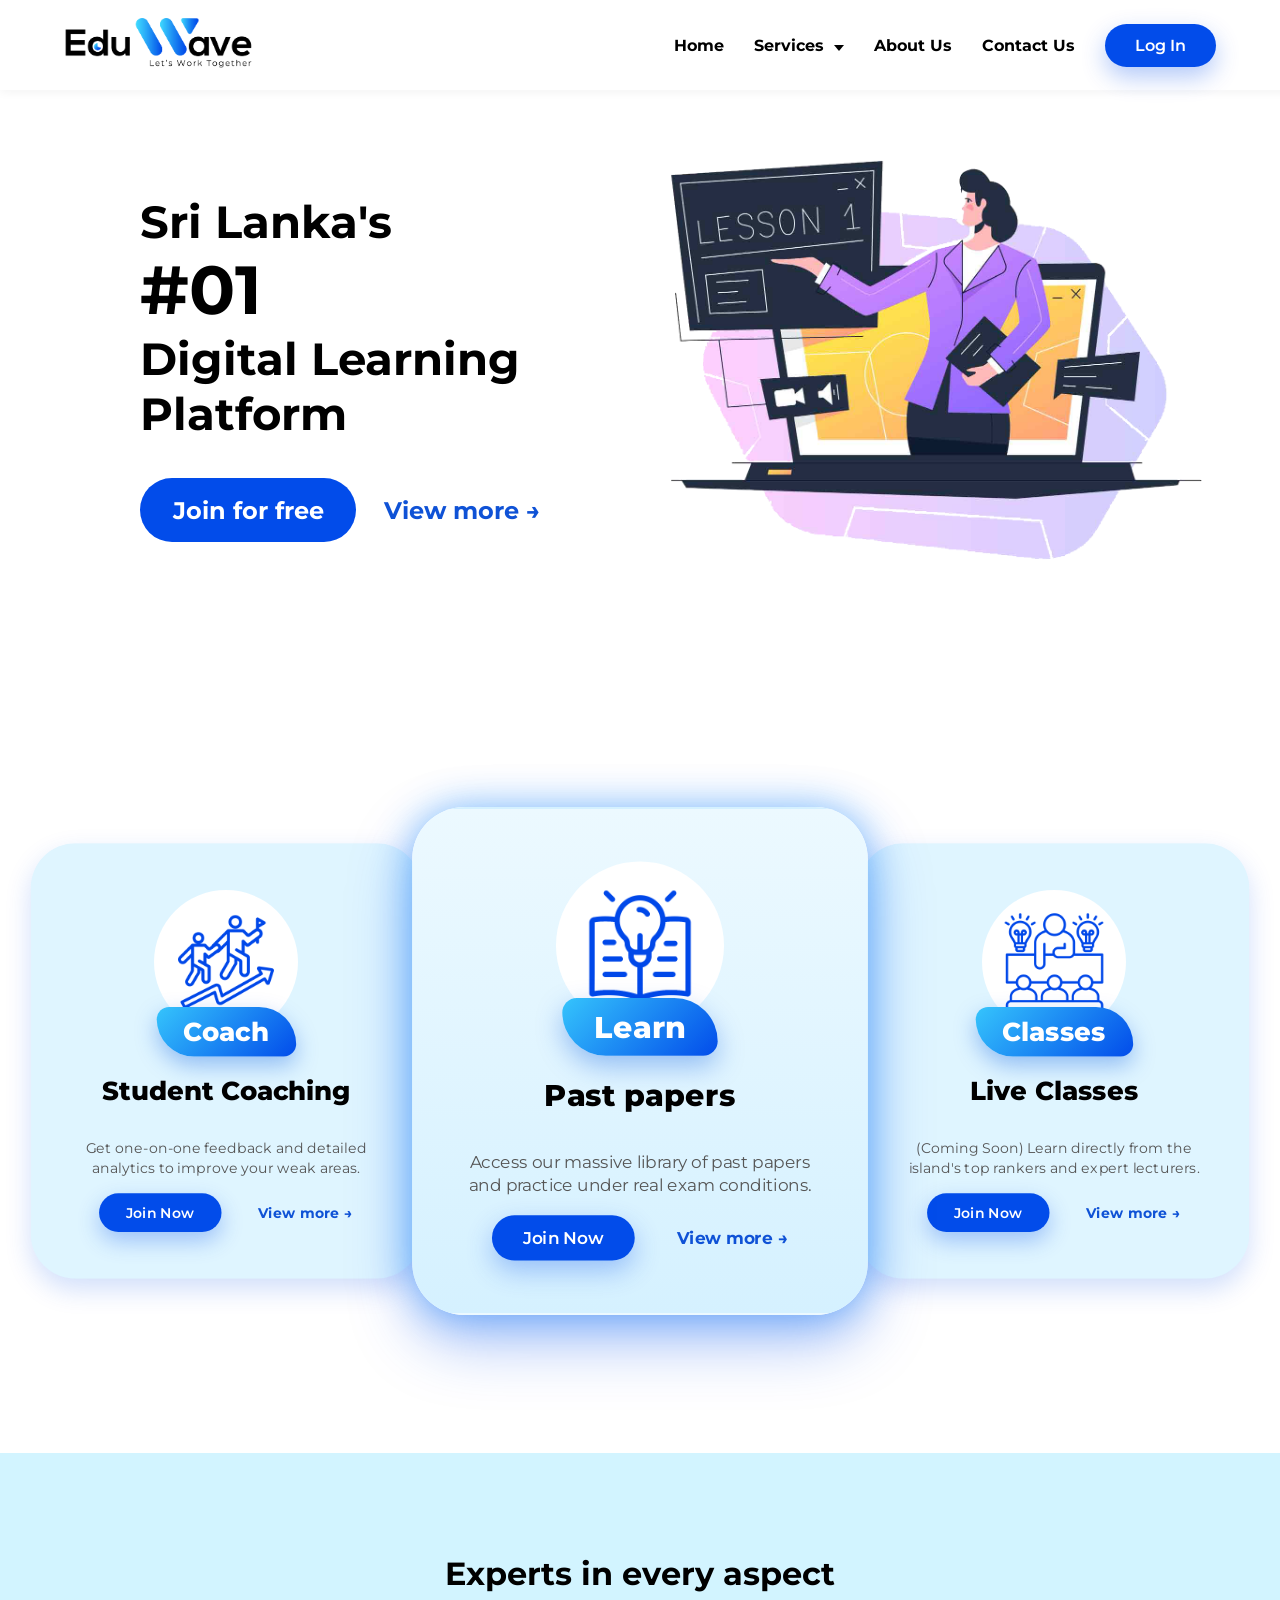
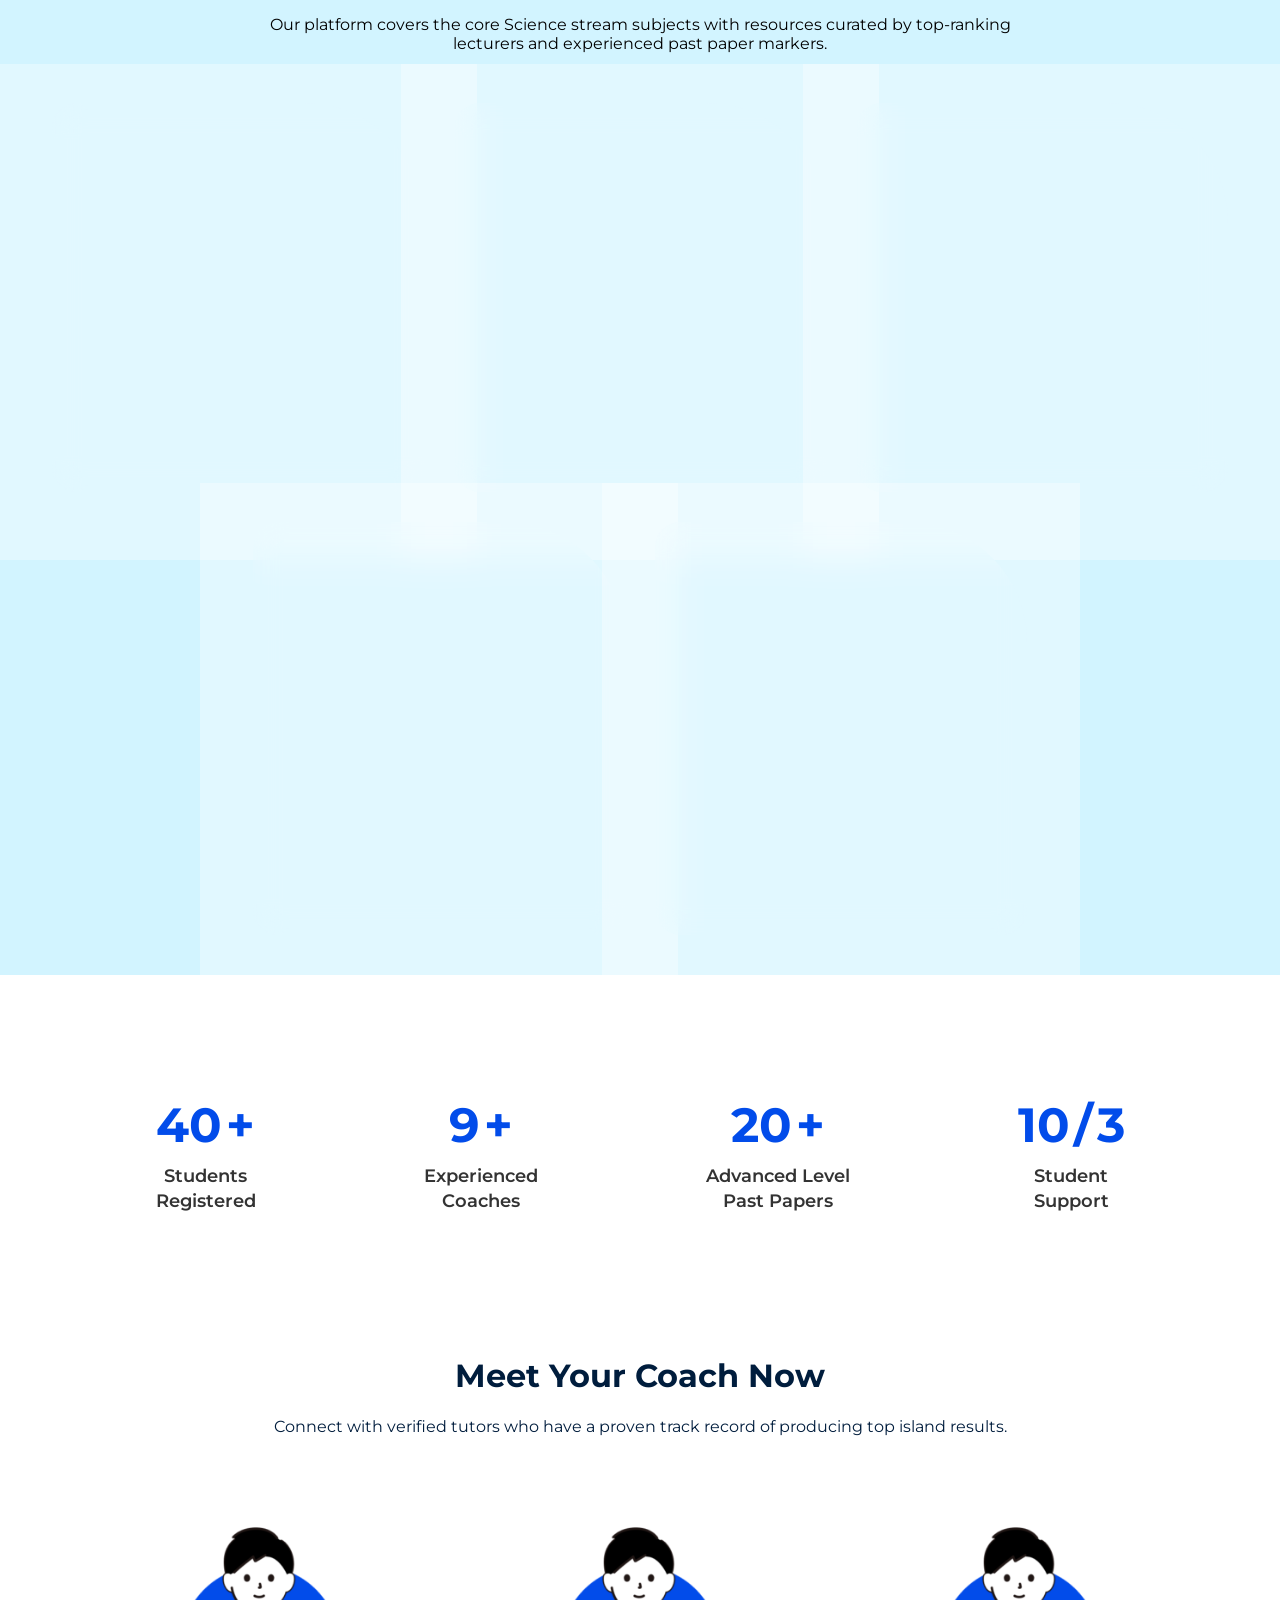
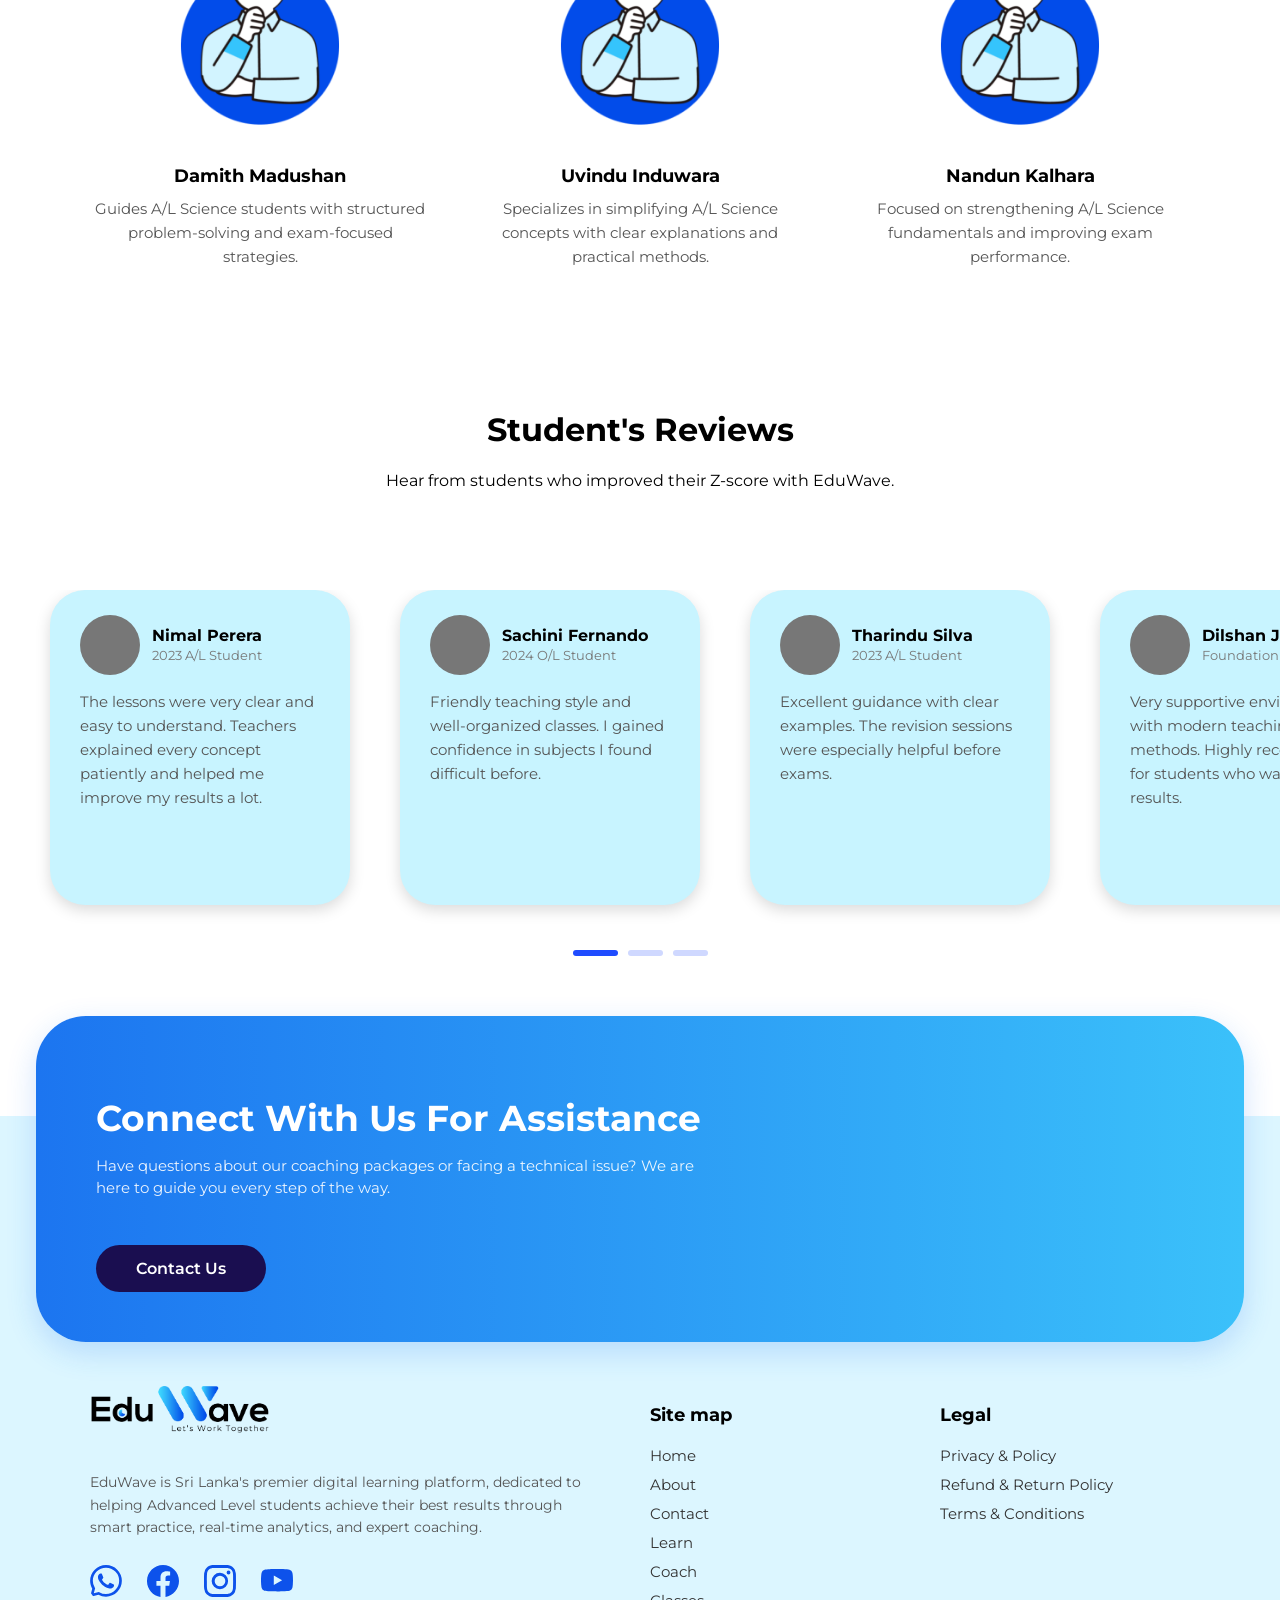
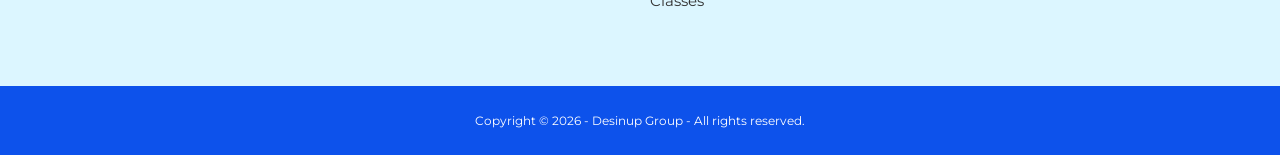
==== commit 189fa7d2: "Favicon added" ====
--- a/index.html
+++ b/index.html
@@ -2,7 +2,8 @@
 <html lang="en">
 
 <head>
-    <title>EduWave Let's Work </title>
+    <title>EduWave | Let's Work Together</title>
+    <link rel="icon" type="image/png" href="assets/img/Favicon.png">
     <link rel="stylesheet" href="assets/css/style.css">
     <meta charset="UTF-8">
     <meta name="viewport" content="width=device-width, initial-scale=1.0">
--- a/assets/css/style.css
+++ b/assets/css/style.css
@@ -21,6 +21,7 @@
 
 ::-webkit-scrollbar {
     background: #f1f1f1;
+    width: 7px;
 }
 ::-webkit-scrollbar-thumb {
     background: #35C4FC;
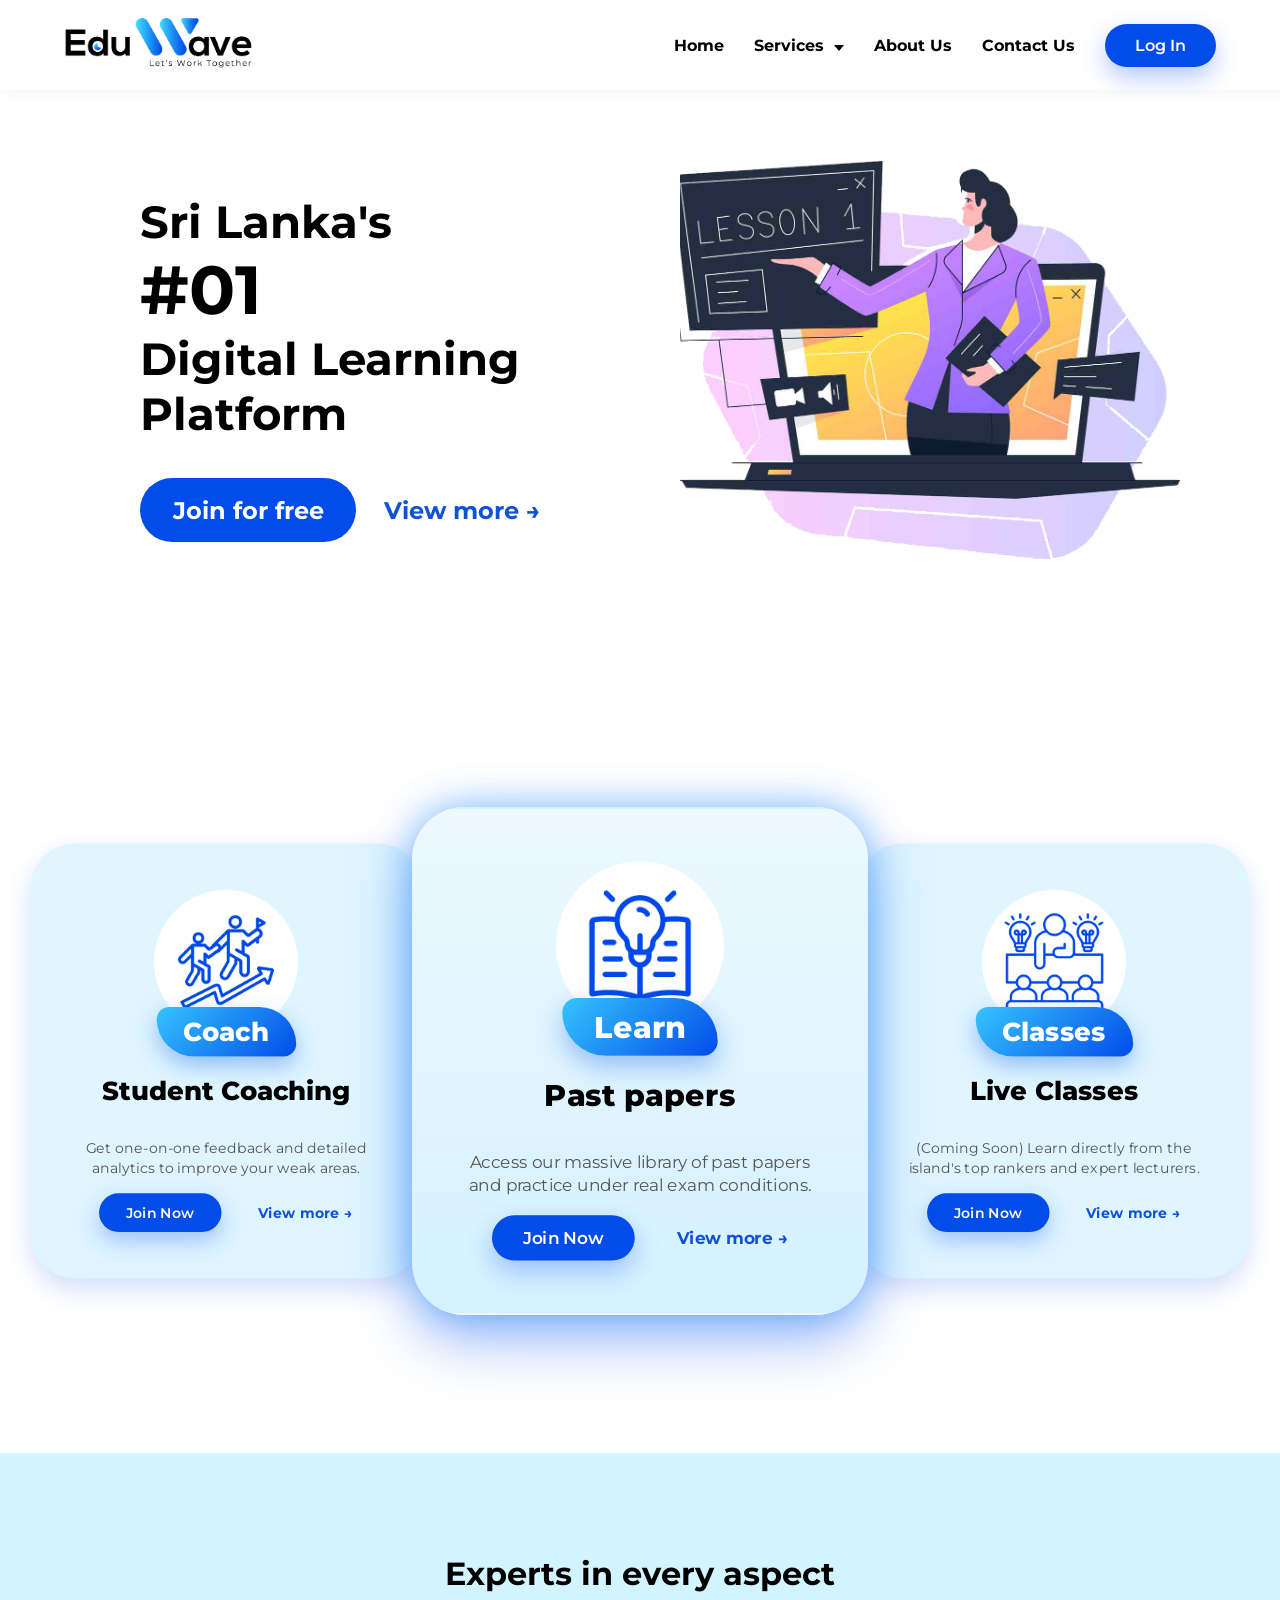
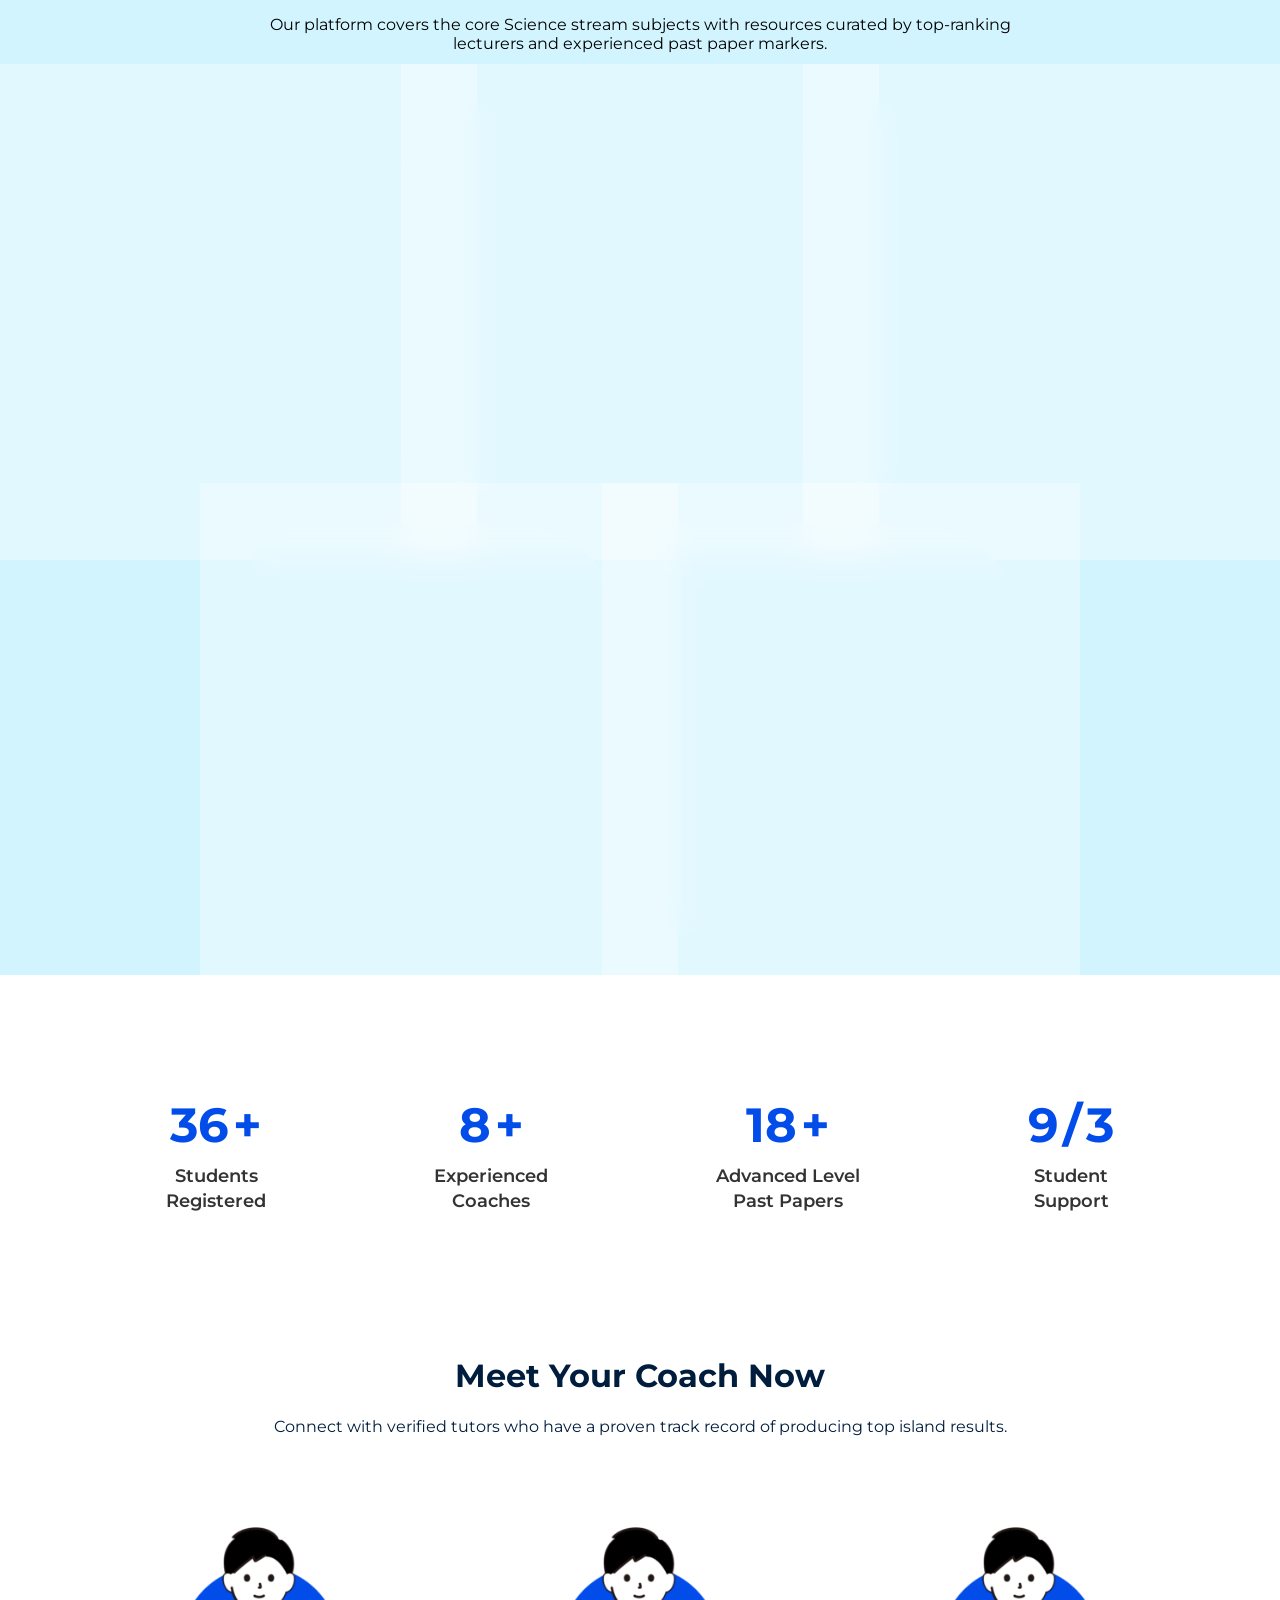
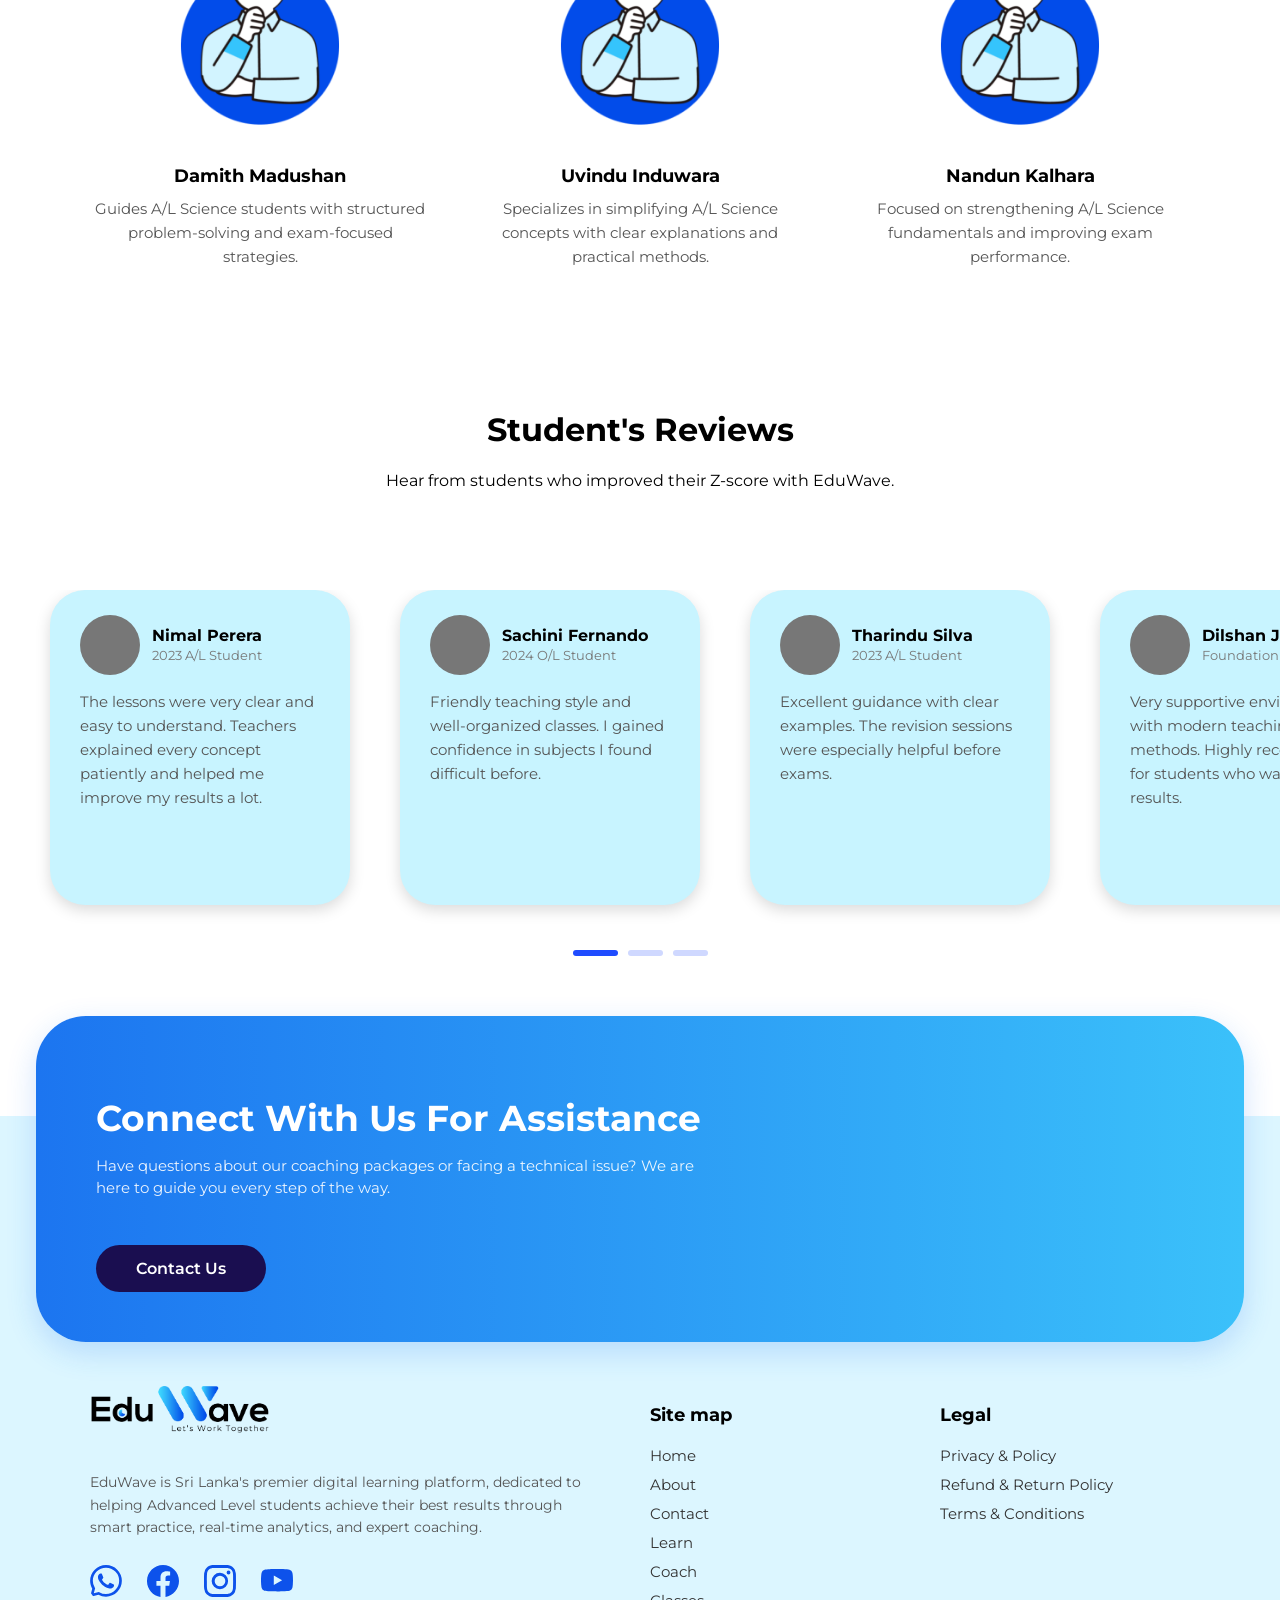
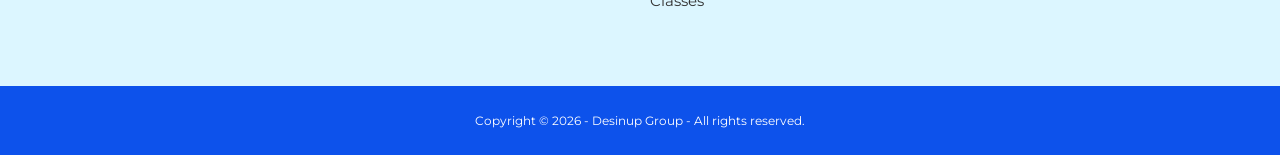
==== commit 13d4e474: "pricing btn in login soction" ====
--- a/index.html
+++ b/index.html
@@ -539,7 +539,7 @@
                     <p class="pricing-desc">
                         Log in to access your premium dashboard, progress analytics, and advanced answer guides.
                     </p><br>
-                    <a href="https://coach.eduwave.lk/dashboard"><button class="pricing-btn">Select</button></a>
+                    <a href="https://coach.eduwave.lk/dashboard"><button class="pricing-btn-login">Select</button></a>
 
                 </div>
 
@@ -558,7 +558,7 @@
                     <p class="pricing-desc">
                         Log in to attempt free past papers and save your quiz history.
                     </p><br>
-                    <a href="https://learn.eduwave.lk/my/"><button class="pricing-btn">Select</button></a>
+                    <a href="https://learn.eduwave.lk/my/"><button class="pricing-btn-login">Select</button></a>
 
                 </div>
 
@@ -575,7 +575,7 @@
                     <p class="pricing-desc">
                         Log in to access live streams, class recordings, and tutor materials.
                     </p><br>
-                    <a href="https://eduwave.lk/comingsoon"><button class="pricing-btn">Select</button></a>
+                    <a href="https://eduwave.lk/comingsoon"><button class="pricing-btn-login">Select</button></a>
                 </div>
 
             </div>
--- a/assets/css/style.css
+++ b/assets/css/style.css
@@ -23,6 +23,7 @@
     background: #f1f1f1;
     width: 7px;
 }
+
 ::-webkit-scrollbar-thumb {
     background: #35C4FC;
     border-radius: 10px;
@@ -592,6 +593,42 @@
 }
 
 /* SHIMMER EFFECT (used by multiple cards) */
+
+/* Add this to your CSS */
+#home_set>div:last-child {
+    flex: 1;
+    min-width: 300px;
+    display: flex;
+    justify-content: center;
+    position: relative;
+    /* Add this */
+    overflow: hidden;
+    /* Add this */
+}
+
+#img_home {
+    width: 150%;
+    max-width: 300%;
+    height: auto;
+}
+
+/* Add shimmer effect to the image container */
+#home_set>div:last-child::before {
+    content: "";
+    position: absolute;
+    top: 0;
+    left: -150%;
+    width: 50%;
+    height: 100%;
+    background: linear-gradient(120deg, transparent, rgba(255, 255, 255, 0.6), transparent);
+    transform: skewX(-20deg);
+    pointer-events: none;
+}
+
+#home_set>div:last-child:hover::before {
+    animation: shimmer 1.5s infinite;
+}
+
 .Coach_card::before,
 .team_card::before,
 .feature-card::before {
@@ -929,7 +966,7 @@
 
 .img_01 {
     display: flex;
-    
+
 }
 
 .text_01 h2 {
@@ -1121,6 +1158,7 @@
 }
 
 .pricing-badge-login {
+    text-align: center;
     font-size: 1.8rem;
     padding: 10px 30px;
     border-radius: 15px 45px 15px 45px;
@@ -1184,6 +1222,24 @@
 .popup-overlay.active {
     opacity: 1;
     visibility: visible;
+}
+
+
+.pricing-btn-login {
+    background: #024CEA;
+    color: white;
+    padding: 12px 30px;
+    border-radius: 25px;
+    font-weight: 600;
+    font-size: 1rem;
+    cursor: pointer;
+    transition: 0.3s;
+    box-shadow: 0 10px 25px rgba(2, 76, 234, 0.3);
+}
+
+.pricing-btn-login:hover {
+    transform: translateY(-2px);
+    box-shadow: 0 14px 32px rgba(2, 76, 234, 0.4);
 }
 
 /* CONTACT PAGE */
@@ -1560,6 +1616,7 @@
 
     .div_6 {
         padding: 20px 0 20px;
+        min-height: 0;
 
     }
 
@@ -1568,6 +1625,11 @@
 
     }
 
+    .pricing-card.pricing-card {
+        min-height: 200px;
+        padding: 30px 25px;
+
+    }
 
 
     .login-section {
@@ -1584,12 +1646,21 @@
 
     .dropdown:hover .dropdown-content {
         display: none;
-        /* Hover is disabled on mobile */
     }
 
     .dropdown.mobile-active .dropdown-content {
         display: block;
-        /* Needs JavaScript to add this class */
+    }
+
+    .pricing-btn-login {
+        padding: 12px 20px;
+        font-size: 0.9rem;
+    }
+
+    .pricing-badge-login {
+        margin-top: -60px;
+        padding: 8px 20px;
+        font-size: 1.5rem;
     }
 
 
@@ -1659,9 +1730,9 @@
     }
 
     .login-container .pricing-badge-login {
-        max-width: 20px;
         font-size: 0.8rem;
         text-align: center;
+        margin-bottom: 25%;
 
     }
 
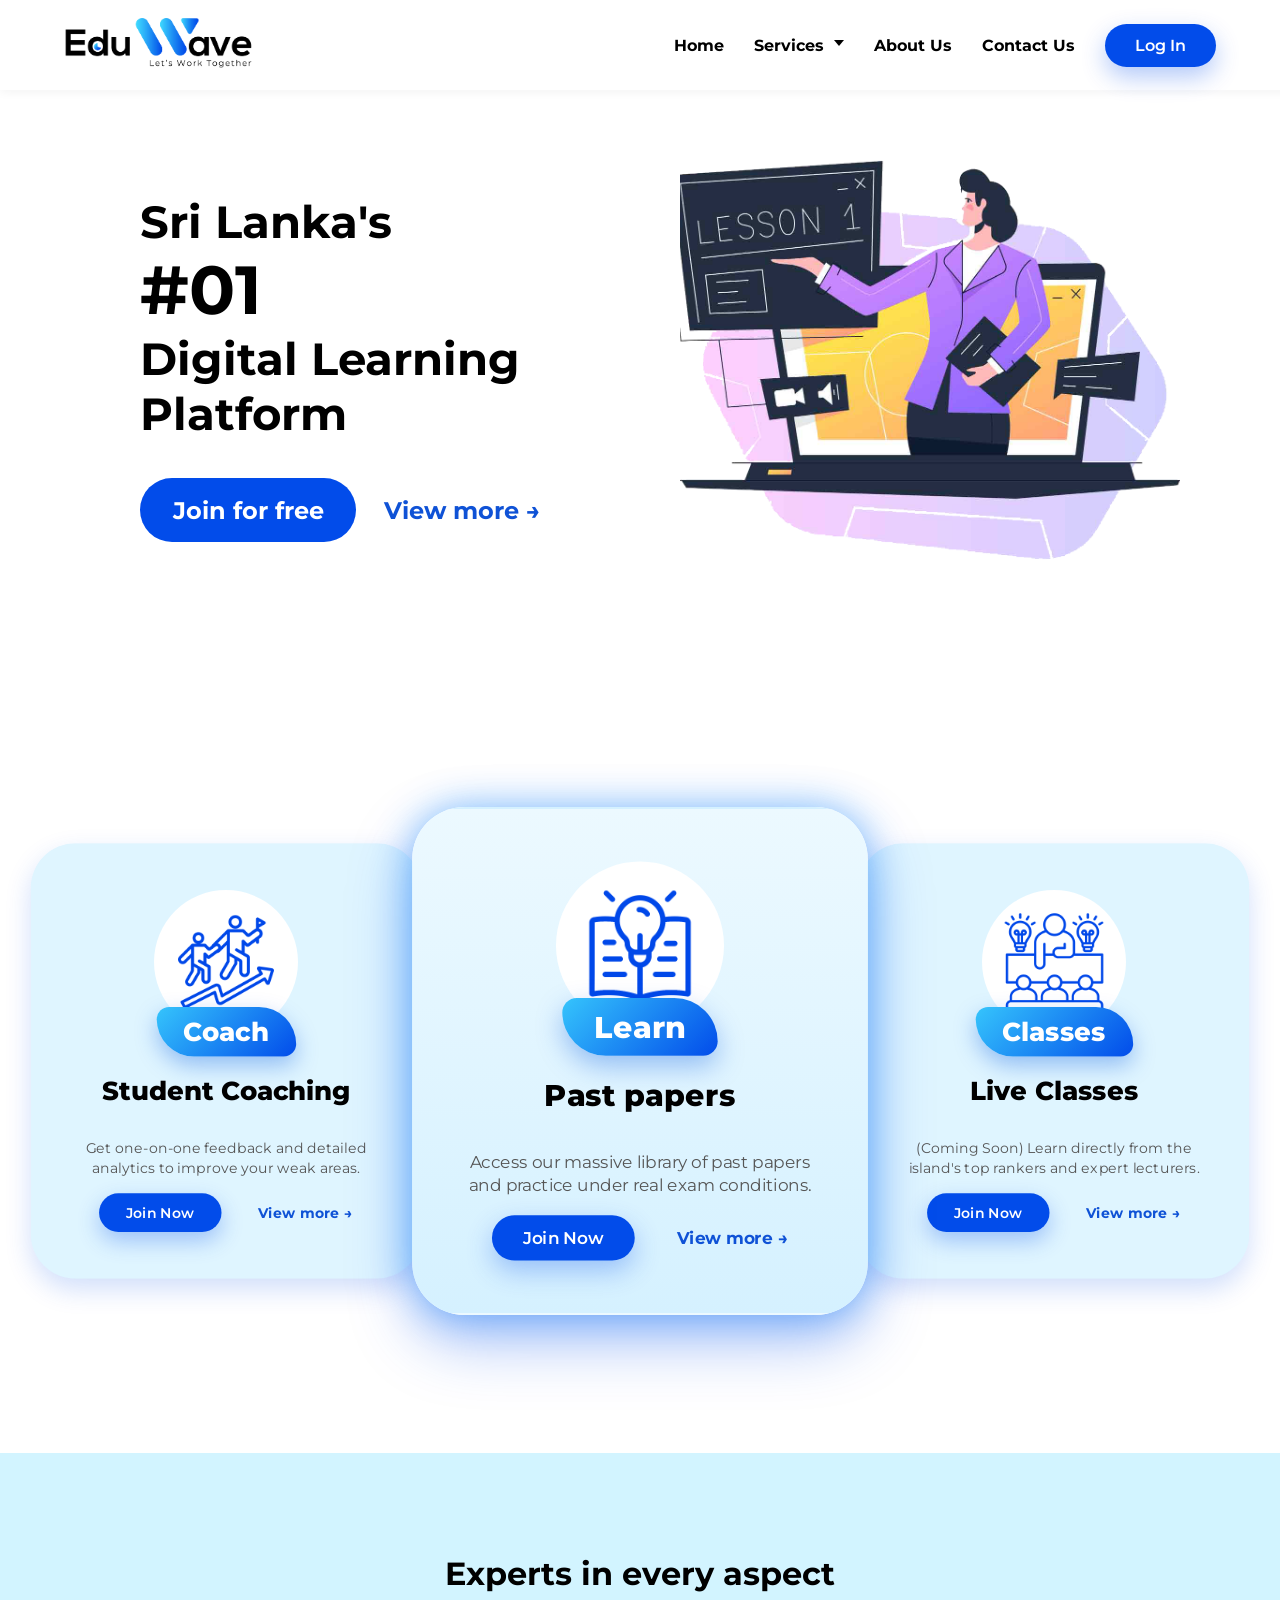
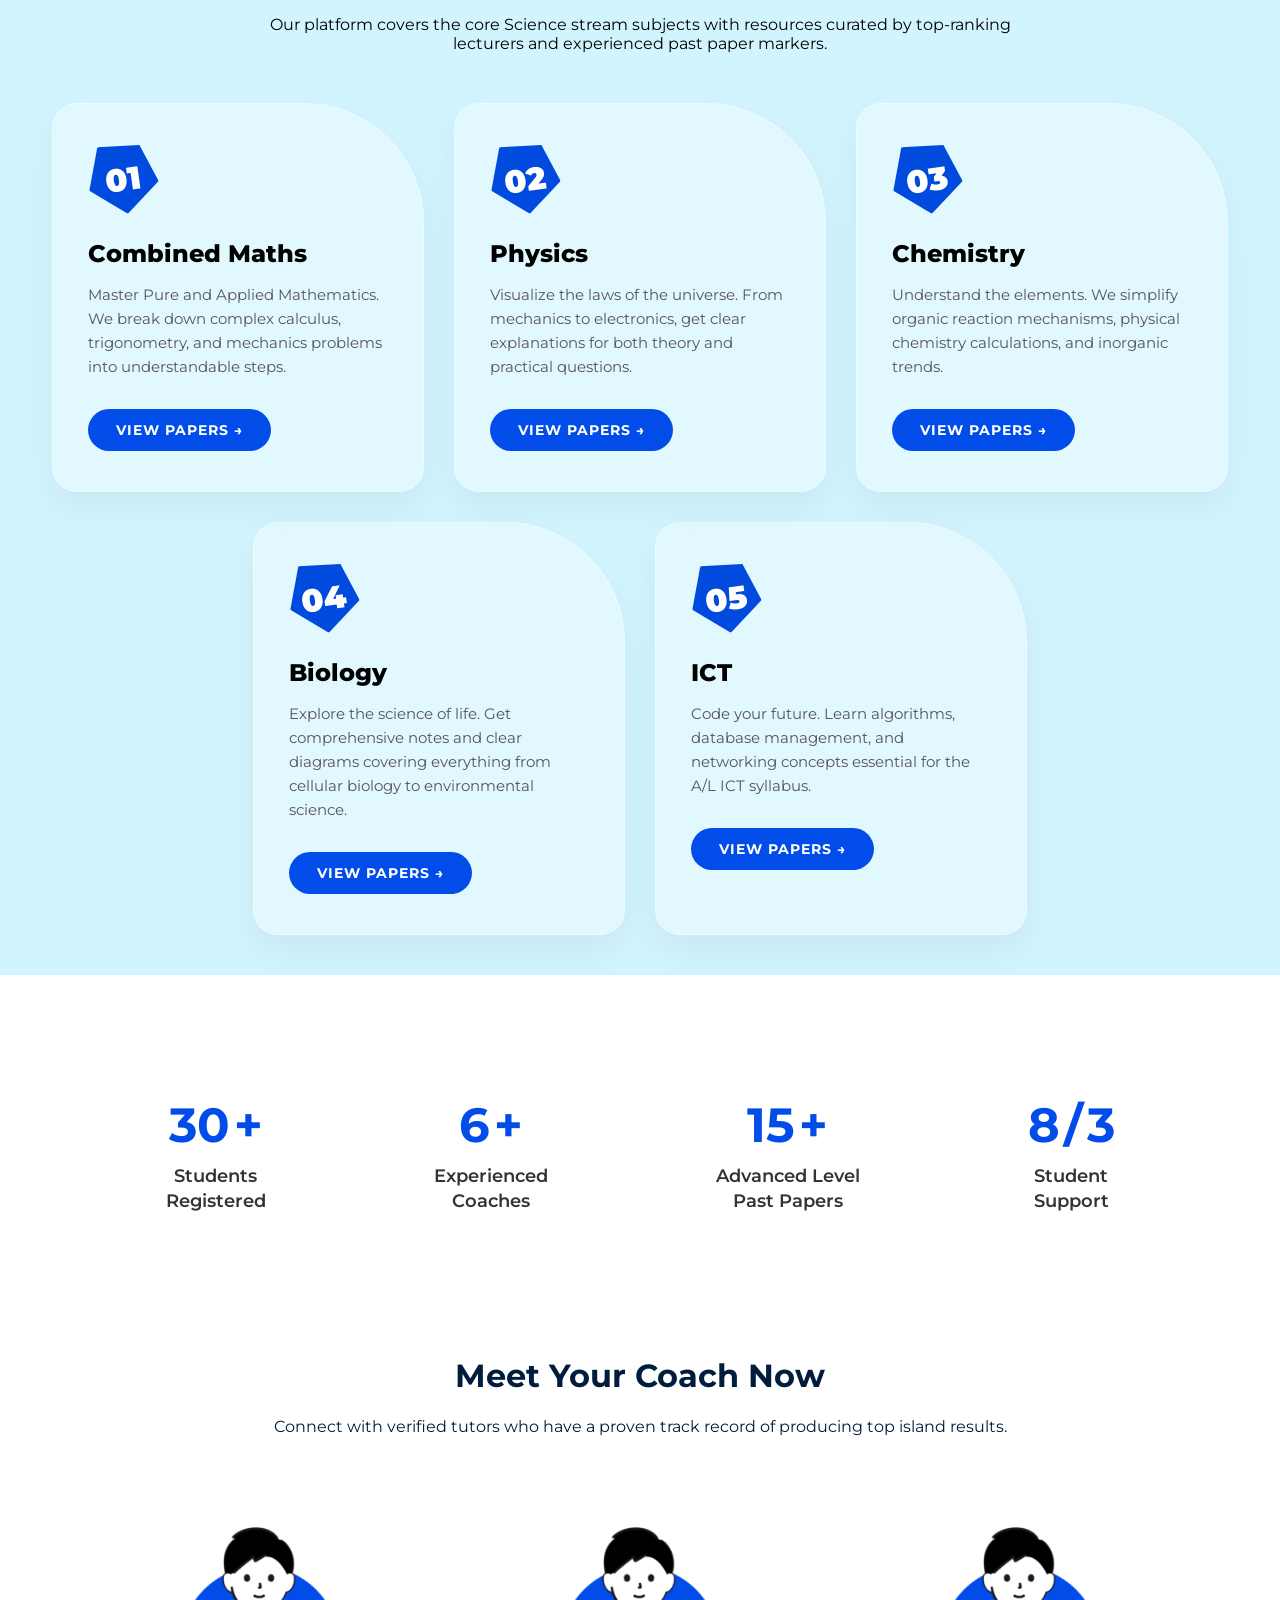
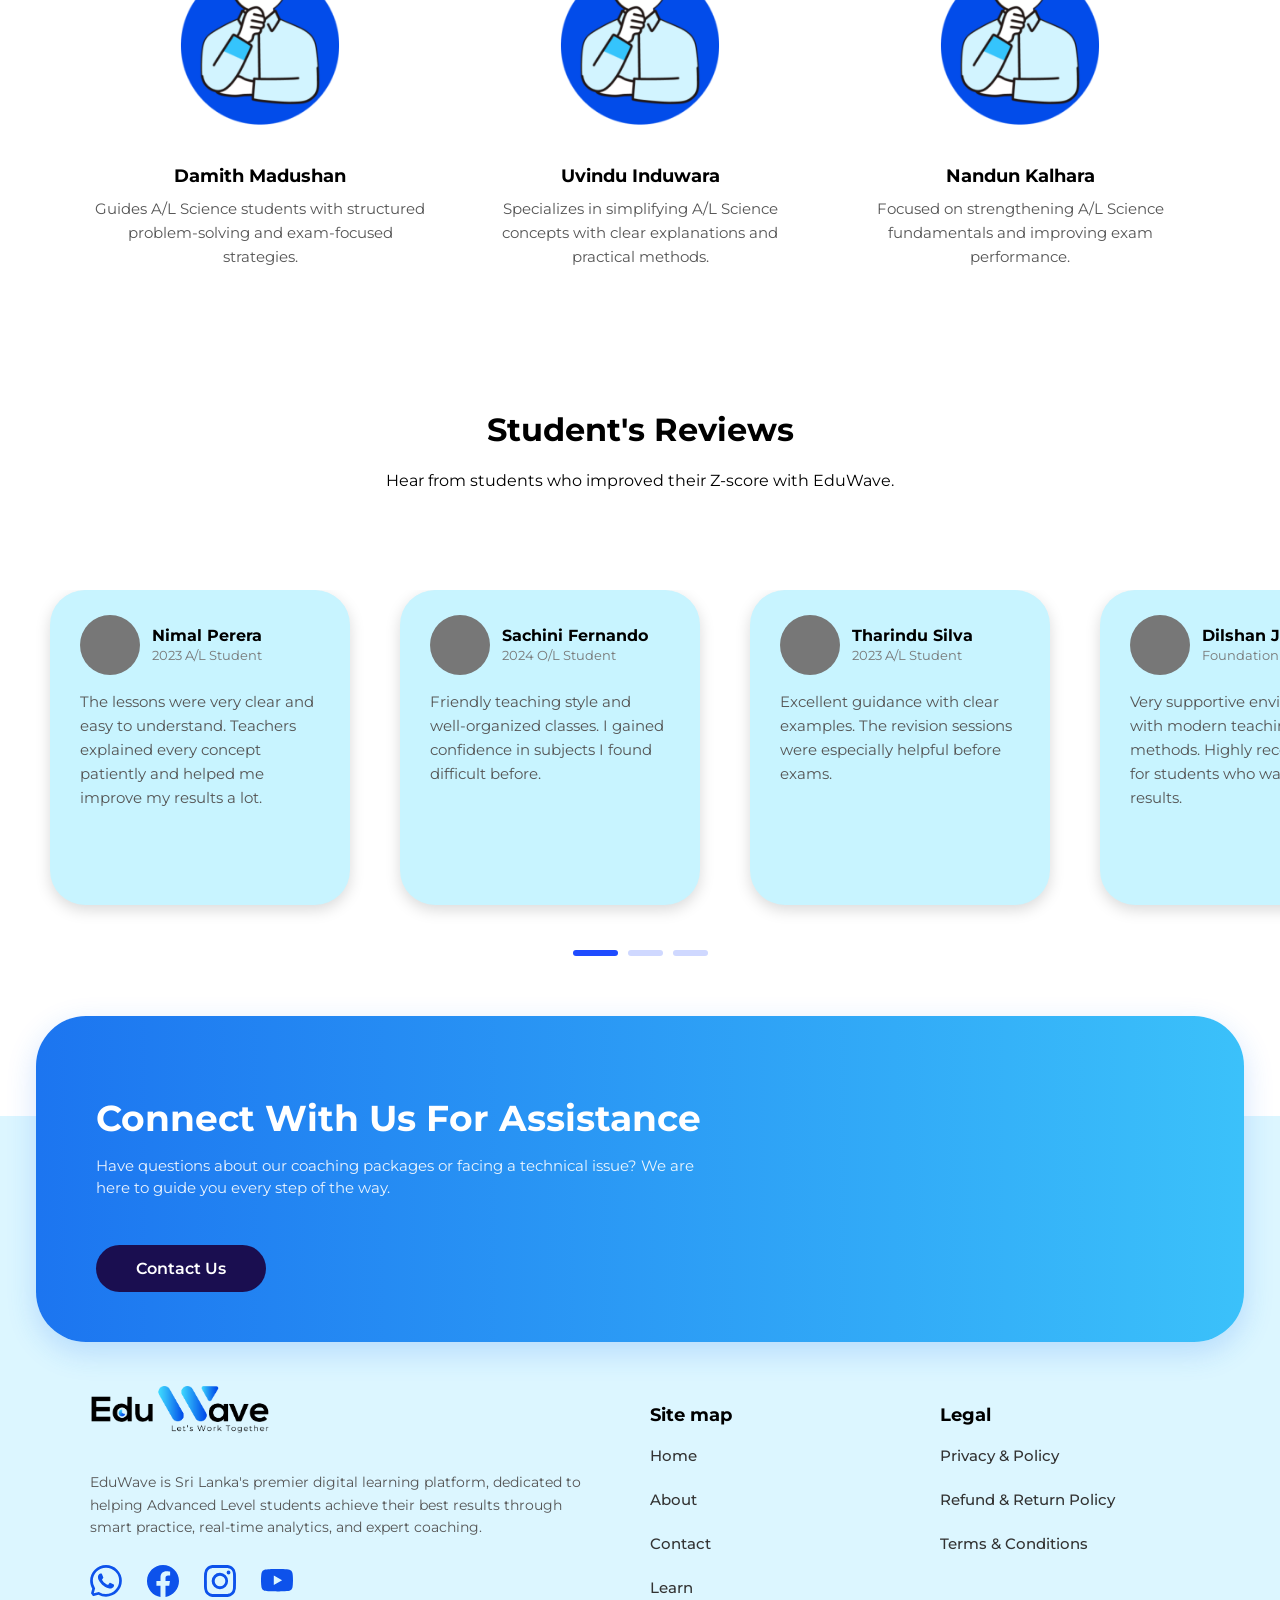
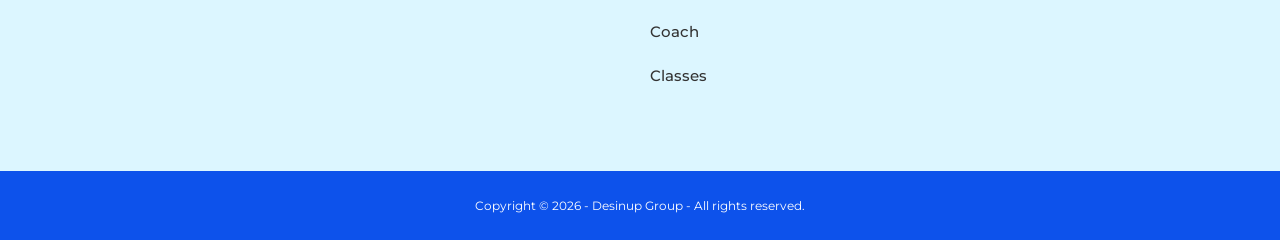
==== commit d5bba9b3: "Update legal links to placeholder URLs in multiple HTML files" ====
--- a/index.html
+++ b/index.html
@@ -504,8 +504,8 @@
                     <h3>Legal</h3>
                     <ul>
                         <li><a href="https://coach.eduwave.lk/privacy-policy">Privacy & Policy</a></li>
-                        <li><a href="https://coach.eduwave.lk/refund-policy">Refund & Return Policy</a></li>
-                        <li><a href="https://coach.eduwave.lk/terms-and-conditions">Terms & Conditions</a></li>
+                        <li><a href="#">Refund & Return Policy</a></li>
+                        <li><a href="#">Terms & Conditions</a></li>
                     </ul>
                 </div>
             </div>
--- a/assets/css/style.css
+++ b/assets/css/style.css
@@ -1,24 +1,23 @@
 @import url('https://fonts.googleapis.com/css2?family=Montserrat:wght@100..900&display=swap');
 
+/* ========== BASE STYLES ========== */
 html {
     scroll-behavior: smooth;
 }
 
+html, body {
+    overflow-x: hidden;
+    max-width: 100vw;
+}
+
 body {
-    width: 100%;
     margin: 0;
     padding: 0;
     font-family: Montserrat, sans-serif;
     cursor: url('../img/cursor.png') 0 0, auto;
-    overflow-x: hidden;
-}
-
-html,
-body {
-    overflow-x: hidden !important;
-    max-width: 100vw !important;
-}
-
+}
+
+/* Scrollbar */
 ::-webkit-scrollbar {
     background: #f1f1f1;
     width: 7px;
@@ -29,28 +28,24 @@
     border-radius: 10px;
 }
 
-a,
-span,
-div,
-button,
-.card-btn,
-.nav_bar_item {
+/* Custom Cursor for Interactive Elements */
+a, span, div, button, .card-btn, .nav_bar_item {
     cursor: url('../img/cursor.png') 0 0, pointer !important;
 }
 
-/* PRELOADER */
+/* ========== PRELOADER ========== */
 #preloader {
+    position: fixed;
+    top: 0;
+    left: 0;
+    width: 100%;
+    height: 100vh;
     background: rgba(255, 255, 255, 0.7);
     backdrop-filter: blur(10px);
-    height: 100vh;
-    width: 100%;
-    position: fixed;
+    display: flex;
+    justify-content: center;
+    align-items: center;
     z-index: 9999;
-    top: 0;
-    left: 0;
-    display: flex;
-    justify-content: center;
-    align-items: center;
     transition: opacity 1s ease;
 }
 
@@ -63,20 +58,20 @@
     visibility: hidden;
 }
 
-/* HEADER */
+/* ========== HEADER ========== */
 header {
-    width: 100%;
-    height: 90px;
     position: fixed;
     top: 0;
     left: 0;
-    z-index: 1000;
+    width: 100%;
+    height: 90px;
     background-color: white;
     display: flex;
     justify-content: space-between;
     align-items: center;
     padding: 0 5%;
     box-shadow: 0 2px 10px rgba(0, 0, 0, 0.05);
+    z-index: 1000;
 }
 
 #img_logo {
@@ -88,10 +83,10 @@
 .hamburger {
     display: none;
     flex-direction: column;
+    gap: 5px;
+    padding-right: 10%;
     cursor: pointer;
-    gap: 5px;
     z-index: 1002;
-    padding-right: 10%;
 }
 
 .hamburger span {
@@ -121,20 +116,18 @@
     padding-right: 10%;
 }
 
-#nav_bar>a,
-.dropbtn {
+#nav_bar > a, .dropbtn {
     color: black;
     text-decoration: none;
     font-weight: 700;
     font-size: 16px;
-    transition: color 0.3s;
     background: none;
     border: none;
     cursor: pointer;
-}
-
-#nav_bar>a:hover,
-.dropbtn:hover {
+    transition: color 0.3s;
+}
+
+#nav_bar > a:hover, .dropbtn:hover {
     color: #35C4FC;
 }
 
@@ -148,8 +141,7 @@
 .arrow {
     display: inline-block;
     margin-left: 5px;
-    border-left: 5px solid transparent;
-    border-right: 5px solid transparent;
+    border: 5px solid transparent;
     border-top: 6px solid black;
     transition: transform 0.3s;
 }
@@ -161,14 +153,14 @@
 .dropdown-content {
     display: none;
     position: absolute;
+    top: 100%;
+    left: 0;
     background-color: white;
     min-width: 180px;
-    box-shadow: 0px 8px 16px rgba(0, 0, 0, 0.15);
+    border-radius: 8px;
+    box-shadow: 0 8px 16px rgba(0, 0, 0, 0.15);
+    overflow: hidden;
     z-index: 1001;
-    top: 100%;
-    left: 0;
-    border-radius: 8px;
-    overflow: hidden;
 }
 
 .dropdown:hover .dropdown-content,
@@ -191,7 +183,7 @@
     color: #35C4FC;
 }
 
-/* HOME SECTION */
+/* ========== HOME SECTION ========== */
 #home_set {
     width: 100%;
     min-height: 600px;
@@ -211,11 +203,13 @@
     font-size: clamp(20px, 4vw, 30px);
 }
 
-#home_set>div:last-child {
+#home_set > div:last-child {
     flex: 1;
     min-width: 300px;
     display: flex;
     justify-content: center;
+    position: relative;
+    overflow: hidden;
 }
 
 #img_home {
@@ -224,15 +218,15 @@
     height: auto;
 }
 
-/* Buttons */
+/* ========== BUTTONS ========== */
 button {
     border: none;
     border-radius: 50px;
     font-size: 24px;
     font-weight: bold;
+    font-family: Montserrat;
     cursor: pointer;
-    transition: all 0.3s cubic-bezier(0.175, 0.885, 0.32, 1.275);
-    font-family: Montserrat;
+    transition: all 0.3s ease;
 }
 
 #bt_1 {
@@ -250,8 +244,7 @@
     margin-left: 10px;
 }
 
-#bt_1:hover,
-#bt_2:hover {
+#bt_1:hover, #bt_2:hover {
     transform: scale(1.05);
     filter: brightness(1.1);
 }
@@ -268,25 +261,24 @@
     transform: scale(0.95);
 }
 
-/* SERVICES / PRICING */
+/* ========== PRICING SECTION ========== */
 #pricing_set {
     width: 100%;
     min-height: 100vh;
     display: flex;
     justify-content: center;
     align-items: center;
+    background: #ffffff;
     overflow: hidden;
-    background: #ffffff;
 }
 
 .pricing-container {
     display: flex;
     align-items: center;
     justify-content: center;
+    gap: 0;
+    margin: 120px 0 150px;
     z-index: 10;
-    gap: 0;
-    margin-top: 120px;
-    margin-bottom: 150px;
 }
 
 .pricing-card {
@@ -294,16 +286,16 @@
     border-radius: 50px;
     padding: 50px 35px;
     width: 360px;
+    margin: 0 -10px;
     text-align: center;
     position: relative;
-    margin: 0 -10px;
-    transform: scale(0.9);
+    display: flex;
+    flex-direction: column;
+    justify-content: space-between;
     border: 2px solid transparent;
     box-shadow: 0 12px 28px rgba(2, 76, 234, 0.18);
-    display: flex;
-    flex-direction: column;
-    justify-content: space-between;
-    transition: all 0.4s cubic-bezier(0.25, 0.8, 0.25, 1);
+    transform: scale(0.9);
+    transition: all 0.4s ease;
 }
 
 .pricing-card:hover {
@@ -327,7 +319,6 @@
 
 .pricing-card.featured:hover {
     transform: scale(1.1) translateY(-8px);
-    box-shadow: 0 30px 72px rgba(2, 76, 234, 0.40), 0 0 42px rgba(2, 132, 252, 0.60);
 }
 
 .pricing-actions {
@@ -346,8 +337,8 @@
     font-weight: 600;
     font-size: 1rem;
     cursor: pointer;
-    transition: 0.3s;
     box-shadow: 0 10px 25px rgba(2, 76, 234, 0.3);
+    transition: all 0.3s;
 }
 
 .pricing-btn:hover {
@@ -360,8 +351,8 @@
     color: #0f52d6;
     font-weight: 700;
     font-size: 1rem;
+    display: inline-block;
     transition: transform 0.3s;
-    display: inline-block;
 }
 
 .pricing-link:hover {
@@ -390,9 +381,7 @@
 .pricing-card .circle_img_login {
     width: 100px;
     height: 100px;
-
-}
-
+}
 
 .pricing-badge {
     font-size: 1.8rem;
@@ -402,8 +391,8 @@
     background: linear-gradient(135deg, #35C4FC 0%, #024CEA 100%);
     color: #ffffff;
     font-weight: 800;
+    box-shadow: 0 10px 25px rgba(0, 86, 224, 0.35);
     z-index: 2;
-    box-shadow: 0 10px 25px rgba(0, 86, 224, 0.35);
 }
 
 .pricing-title {
@@ -420,7 +409,7 @@
     padding: 0 10px;
 }
 
-/* SECTION 2 - CARDS */
+/* ========== CARDS SECTION ========== */
 #div_2 {
     width: 100%;
     min-height: 100vh;
@@ -428,8 +417,7 @@
     padding: 80px 0 40px;
 }
 
-#pt_1,
-#pt_2 {
+#pt_1, #pt_2 {
     text-align: center;
     position: relative;
     z-index: 1;
@@ -453,7 +441,7 @@
     padding: 40px 35px;
     border-radius: 25px 120px 25px 25px;
     box-shadow: 0 15px 35px rgba(0, 0, 0, 0.05);
-    transition: all 0.4s cubic-bezier(0.175, 0.885, 0.32, 1.275);
+    transition: all 0.4s ease;
 }
 
 .card:hover {
@@ -511,12 +499,11 @@
     background: #35C4FC;
 }
 
-/* COUNTER SECTION */
+/* ========== COUNTER SECTION ========== */
 #div_3 {
     width: 100%;
-    display: flex;
     height: 360px;
-    /*background: linear-gradient(to bottom, #D2F4FF, #ffffff);*/
+    display: flex;
     flex-wrap: wrap;
     justify-content: center;
     align-items: center;
@@ -533,8 +520,7 @@
     max-width: 200px;
 }
 
-.counter,
-.counter1 {
+.counter, .counter1 {
     font-size: 48px;
     font-weight: bold;
     color: #024CEA;
@@ -560,7 +546,7 @@
     line-height: 1.4;
 }
 
-/* COACHES SECTION */
+/* ========== COACHES SECTION ========== */
 #div_4 {
     width: 100%;
     background: white;
@@ -592,43 +578,8 @@
     margin-bottom: 25px;
 }
 
-/* SHIMMER EFFECT (used by multiple cards) */
-
-/* Add this to your CSS */
-#home_set>div:last-child {
-    flex: 1;
-    min-width: 300px;
-    display: flex;
-    justify-content: center;
-    position: relative;
-    /* Add this */
-    overflow: hidden;
-    /* Add this */
-}
-
-#img_home {
-    width: 150%;
-    max-width: 300%;
-    height: auto;
-}
-
-/* Add shimmer effect to the image container */
-#home_set>div:last-child::before {
-    content: "";
-    position: absolute;
-    top: 0;
-    left: -150%;
-    width: 50%;
-    height: 100%;
-    background: linear-gradient(120deg, transparent, rgba(255, 255, 255, 0.6), transparent);
-    transform: skewX(-20deg);
-    pointer-events: none;
-}
-
-#home_set>div:last-child:hover::before {
-    animation: shimmer 1.5s infinite;
-}
-
+/* ========== SHIMMER EFFECT ========== */
+#home_set > div:last-child::before,
 .Coach_card::before,
 .team_card::before,
 .feature-card::before {
@@ -643,6 +594,7 @@
     pointer-events: none;
 }
 
+#home_set > div:last-child:hover::before,
 .Coach_card:hover::before,
 .team_card:hover::before,
 .feature-card:hover::before {
@@ -650,16 +602,11 @@
 }
 
 @keyframes shimmer {
-    0% {
-        left: -150%;
-    }
-
-    100% {
-        left: 150%;
-    }
-}
-
-/* REVIEW SECTION */
+    0% { left: -150%; }
+    100% { left: 150%; }
+}
+
+/* ========== REVIEW SECTION ========== */
 #div_5 {
     width: 100%;
     background: #ffffff;
@@ -674,19 +621,14 @@
     margin: 100px 0 0;
     gap: 50px;
     width: max-content;
+    padding: 0 50px 20px;
     animation: scroll 20s linear infinite;
-    padding: 0 50px 20px;
     overflow: hidden;
 }
 
 @keyframes scroll {
-    0% {
-        transform: translateX(0);
-    }
-
-    100% {
-        transform: translateX(-50%);
-    }
+    0% { transform: translateX(0); }
+    100% { transform: translateX(-50%); }
 }
 
 .review_card {
@@ -748,8 +690,7 @@
     background: #1f4cff;
 }
 
-/* FOOTER */
-
+/* ========== FOOTER ========== */
 .footer-section {
     background-color: #dcf6ff;
     position: relative;
@@ -763,18 +704,17 @@
 }
 
 .cta-card {
-    background: linear-gradient(90deg, #1c75f0 0%, #3bc1fa 100%);
+    position: absolute;
+    top: -100px;
+    left: 50%;
+    transform: translateX(-50%);
     width: 85%;
     max-width: 1100px;
+    background: linear-gradient(90deg, #1c75f0 0%, #3bc1fa 100%);
     border-radius: 50px;
     padding: 50px 60px;
     color: white;
     box-shadow: 0 10px 30px rgba(28, 117, 240, 0.2);
-    position: absolute;
-    top: -100px;
-    left: 50%;
-    transform: translateX(-50%);
-    margin-bottom: 5%;
 }
 
 .cta-content {
@@ -796,17 +736,17 @@
 }
 
 .cta-btn {
+    display: inline-block;
+    margin-top: 30px;
+    padding: 14px 40px;
     background-color: #1a0e50;
     color: white;
     border: none;
-    margin-top: 30px;
-    padding: 14px 40px;
     border-radius: 30px;
     font-weight: 600;
     font-size: 16px;
     cursor: pointer;
-    transition: 0.3s;
-    display: inline-block;
+    transition: all 0.3s;
 }
 
 .cta-btn:hover {
@@ -846,7 +786,7 @@
     text-decoration: none;
     color: #333;
     font-size: 15px;
-    transition: 0.2s;
+    transition: color 0.2s;
 }
 
 .footer-col ul li a:hover {
@@ -882,16 +822,16 @@
     gap: 10px;
 }
 
+.social-icons {
+    display: flex;
+    gap: 5%;
+}
+
 .icon {
     width: 100%;
     height: 100%;
     border-radius: 10px;
     transition: transform 0.2s;
-}
-
-.social-icons {
-    display: flex;
-    gap: 5%;
 }
 
 .icon:hover {
@@ -906,7 +846,7 @@
     font-size: 12px;
 }
 
-/* ABOUT US PAGE */
+/* ========== ABOUT PAGE ========== */
 #head_01 {
     background: linear-gradient(135deg, #2ab5f6, #0055ff);
     height: 250px;
@@ -929,58 +869,51 @@
 
 #head_01 h1 {
     font-size: 48px;
-    margin-bottom: 5px
+    margin-bottom: 5px;
 }
 
 #main_01 {
     max-width: 1100px;
     margin: 0 auto;
-    padding: 0px 20px;
+    padding: 0 20px;
 }
 
 #main_01 h1 {
     font-size: 3rem;
     color: #024CEA;
-    margin-block-end: 0%;
+    margin-block-end: 0;
+}
+
+.row_01, .row_01_about {
+    display: flex;
+    align-items: center;
+    gap: 60px;
 }
 
 .row_01 {
-    display: flex;
-    align-items: center;
-    gap: 60px;
     margin-bottom: 80px;
 }
 
-.row_01_about {
-    display: flex;
-    align-items: center;
-    gap: 60px;
-
-}
-
-
-.text_01,
+.text_01, .img_01 {
+    flex: 1;
+}
+
 .img_01 {
-    flex: 1;
-}
-
-.img_01 {
-    display: flex;
-
+    display: flex;
 }
 
 .text_01 h2 {
     font-size: 36px;
     margin-bottom: 20px;
-    margin-block-start: 0%;
+    margin-block-start: 0;
 }
 
 .text_01 p {
     color: #666;
     line-height: 1.6;
     margin-bottom: 20px;
-    transition: 0.3s;
-    border-left: 0px solid #2ab5f6;
+    border-left: 0 solid #2ab5f6;
+    transition: all 0.3s;
 }
 
 .text_01 p:hover {
@@ -995,15 +928,14 @@
 
 .right_01 p {
     border-left: none;
-    border-right: 0px solid #2ab5f6;
+    border-right: 0 solid #2ab5f6;
 }
 
 .right_01 p:hover {
     padding-left: 0;
-    border-left-width: 0;
-    color: #000;
     padding-right: 15px;
     border-right-width: 4px;
+    color: #000;
 }
 
 .right_01 .line_01 {
@@ -1024,7 +956,7 @@
     background: #d0f0fd;
     border-radius: 40px;
     cursor: pointer;
-    transition: 0.4s cubic-bezier(0.175, 0.885, 0.32, 1.275);
+    transition: all 0.4s ease;
 }
 
 .box_01:hover {
@@ -1032,7 +964,7 @@
     box-shadow: 0 20px 40px rgba(42, 181, 246, 0.3);
 }
 
-/* OUR TEAM SECTION */
+/* ========== TEAM SECTION ========== */
 #div_team {
     width: 100%;
     background: #cbf3ff;
@@ -1042,13 +974,13 @@
 }
 
 .team_cards_container {
-    padding-top: 5%;
     display: flex;
     justify-content: center;
     align-items: center;
     gap: 40px;
     max-width: 1200px;
     margin: 0 auto;
+    padding-top: 5%;
     flex-wrap: wrap;
 }
 
@@ -1091,7 +1023,7 @@
     letter-spacing: 1px;
 }
 
-/* SERVICES PAGE */
+/* ========== SERVICES PAGE ========== */
 .pricing-actions-service {
     display: flex;
     align-items: center;
@@ -1117,8 +1049,8 @@
     background: linear-gradient(135deg, #35C4FC 0%, #024CEA 100%);
     color: #ffffff;
     font-weight: 800;
+    box-shadow: 0 10px 25px rgba(0, 86, 224, 0.35);
     z-index: 2;
-    box-shadow: 0 10px 25px rgba(0, 86, 224, 0.35);
 }
 
 .img-service {
@@ -1133,8 +1065,7 @@
     margin: 5% 0 15%;
 }
 
-/* LOGIN SECTION */
-
+/* ========== LOGIN SECTION ========== */
 .div_6 {
     width: 100%;
     min-height: 100vh;
@@ -1154,7 +1085,6 @@
 .circle_login {
     background-color: transparent;
     border-radius: 50%;
-
 }
 
 .pricing-badge-login {
@@ -1167,8 +1097,8 @@
     background: linear-gradient(135deg, #35C4FC 0%, #024CEA 100%);
     color: #ffffff;
     font-weight: 800;
+    box-shadow: 0 10px 25px rgba(0, 86, 224, 0.35);
     z-index: 2;
-    box-shadow: 0 10px 25px rgba(0, 86, 224, 0.35);
 }
 
 .login_h2 {
@@ -1180,7 +1110,6 @@
 }
 
 .login_section {
-
     align-items: center;
     justify-content: center;
 }
@@ -1198,8 +1127,8 @@
     display: flex;
     align-items: center;
     justify-content: center;
+    margin: 60px 0 40px;
     z-index: 10;
-    margin: 60px 0 40px;
 }
 
 .popup-overlay {
@@ -1210,20 +1139,19 @@
     height: 100%;
     background: rgba(255, 255, 255, 0.6);
     backdrop-filter: blur(4px);
-    z-index: 1000;
     display: flex;
     justify-content: center;
     align-items: center;
     opacity: 0;
     visibility: hidden;
-    transition: all 0.3s ease-in-out;
+    transition: all 0.3s ease;
+    z-index: 1000;
 }
 
 .popup-overlay.active {
     opacity: 1;
     visibility: visible;
 }
-
 
 .pricing-btn-login {
     background: #024CEA;
@@ -1233,8 +1161,8 @@
     font-weight: 600;
     font-size: 1rem;
     cursor: pointer;
-    transition: 0.3s;
     box-shadow: 0 10px 25px rgba(2, 76, 234, 0.3);
+    transition: all 0.3s;
 }
 
 .pricing-btn-login:hover {
@@ -1242,7 +1170,7 @@
     box-shadow: 0 14px 32px rgba(2, 76, 234, 0.4);
 }
 
-/* CONTACT PAGE */
+/* ========== CONTACT PAGE ========== */
 #contact-section {
     width: 100%;
     display: flex;
@@ -1268,7 +1196,7 @@
     padding: 40px;
     border-radius: 2rem;
     color: #ffffff;
-    border: #024CEA 0.2rem solid;
+    border: 0.2rem solid #024CEA;
     box-shadow: 0 10px 30px rgba(0, 0, 0, 0.1);
 }
 
@@ -1294,15 +1222,15 @@
 }
 
 .submit-btn {
+    float: right;
     margin-top: 20px;
     padding: 10px 30px;
     border-radius: 2rem;
     border: none;
     background: #2a0a6c;
     color: white;
+    font-weight: bold;
     cursor: pointer;
-    font-weight: bold;
-    float: right;
 }
 
 .contact-info {
@@ -1330,7 +1258,7 @@
     line-height: 1.5;
 }
 
-/* LEARN PAGE - FEATURE GRID */
+/* ========== FEATURE GRID ========== */
 .feature-grid {
     display: grid;
     grid-template-columns: repeat(auto-fit, minmax(260px, 1fr));
@@ -1391,17 +1319,9 @@
     background: linear-gradient(180deg, #7cc5ff, #4d8dff);
 }
 
-.card-stripes span:nth-child(1) {
-    height: 70px;
-}
-
-.card-stripes span:nth-child(2) {
-    height: 95px;
-}
-
-.card-stripes span:nth-child(3) {
-    height: 80px;
-}
+.card-stripes span:nth-child(1) { height: 70px; }
+.card-stripes span:nth-child(2) { height: 95px; }
+.card-stripes span:nth-child(3) { height: 80px; }
 
 .card-content {
     padding: 22px 32px 30px;
@@ -1414,13 +1334,132 @@
     color: #111827;
 }
 
-.card-content p {
-    font-size: 13px;
-    line-height: 1.6;
-    color: #4b5563;
-}
-
-/* ========== RESPONSIVE ========== */
+/* ========== COACH PRICING CARD ========== */
+.coach-pricing-card {
+    display: block;
+    width: 70%;
+    height: min-content;
+    margin: 0 auto;
+    padding: 30px 60px;
+    background-color: #0055ff;
+    color: white;
+    border-radius: 40px;
+    box-shadow: 0 10px 25px rgba(0, 0, 0, 0.1);
+}
+
+.coach-pricing-card .card-content {
+    display: flex;
+    justify-content: space-between;
+    align-items: flex-start;
+}
+
+.left-section {
+    flex: 1;
+    padding-right: 20px;
+}
+
+.coach-pricing-card h1 {
+    font-size: 2.5rem;
+    margin-bottom: 10px;
+    font-weight: 800;
+}
+
+.left-section h2 {
+    font-size: 1.8rem;
+    margin-bottom: 10px;
+    font-weight: 700;
+}
+
+.left-section p {
+    font-size: 0.9rem;
+    opacity: 0.8;
+    line-height: 1.4;
+    max-width: 300px;
+    margin-bottom: 30px;
+}
+
+.price-container h1 {
+    font-size: 3.5rem;
+    font-weight: 800;
+    line-height: 1;
+}
+
+.price-container span {
+    display: block;
+    margin-top: 5px;
+    font-size: 0.9rem;
+    opacity: 0.8;
+}
+
+.right-section {
+    flex: 1;
+    display: flex;
+    justify-content: flex-end;
+}
+
+ul {
+    list-style: none;
+    display: flex;
+    flex-direction: column;
+    gap: 15px;
+}
+
+li {
+    display: flex;
+    align-items: center;
+    gap: 15px;
+    font-size: 0.95rem;
+    font-weight: 500;
+}
+
+.icon-box {
+    width: 24px;
+    height: 24px;
+    background-color: white;
+    border-radius: 50%;
+    display: flex;
+    justify-content: center;
+    align-items: center;
+    flex-shrink: 0;
+}
+
+.checkmark {
+    display: inline-block;
+    width: 10px;
+    height: 6px;
+    border-bottom: 2.5px solid #0055ff;
+    border-left: 2.5px solid #0055ff;
+    transform: rotate(-45deg);
+    margin-bottom: 2px;
+}
+
+.btn-container {
+    display: flex;
+    justify-content: center;
+    width: 100%;
+}
+
+.join-btn {
+    width: 80%;
+    padding: 18px 0;
+    background-color: white;
+    color: #0055ff;
+    border: none;
+    border-radius: 50px;
+    font-size: 1.2rem;
+    font-weight: 800;
+    text-decoration: none;
+    text-align: center;
+    cursor: pointer;
+    transition: all 0.2s ease;
+}
+
+.join-btn:hover {
+    transform: translateY(-2px);
+    box-shadow: 0 5px 15px rgba(0, 0, 0, 0.2);
+}
+
+/* ========== RESPONSIVE - TABLET ========== */
 @media (max-width: 768px) {
     header {
         height: 70px;
@@ -1446,22 +1485,21 @@
         width: 70%;
         max-width: 300px;
         height: calc(100vh - 70px);
-        background-color: white;
         flex-direction: column;
         align-items: flex-start;
         gap: 0;
         padding: 30px 20px;
+        background-color: white;
         box-shadow: -2px 0 10px rgba(0, 0, 0, 0.1);
+        overflow-y: auto;
         transition: right 0.3s ease;
-        overflow-y: auto;
     }
 
     #nav_bar.active {
         right: 0;
     }
 
-    #nav_bar>a,
-    .dropdown {
+    #nav_bar > a, .dropdown {
         width: 100%;
         padding: 15px 0;
         border-bottom: 1px solid #eee;
@@ -1540,13 +1578,11 @@
         gap: 30px;
     }
 
-    .counter,
-    .counter1 {
+    .counter, .counter1 {
         font-size: 36px;
     }
 
-    .row_01,
-    .row_01_service {
+    .row_01, .row_01_service {
         flex-direction: column;
         gap: 30px;
     }
@@ -1580,15 +1616,13 @@
         text-align: center;
     }
 
-    .brand-col,
-    .links-col {
+    .brand-col, .links-col {
         flex: 1 1 100%;
         padding-right: 0;
     }
 
     .social-icons {
         justify-content: center;
-
     }
 
     #head_01 h1 {
@@ -1604,8 +1638,7 @@
         align-items: center;
     }
 
-    #contact-form,
-    .contact-info {
+    #contact-form, .contact-info {
         width: 100%;
     }
 
@@ -1615,22 +1648,15 @@
     }
 
     .div_6 {
-        padding: 20px 0 20px;
+        padding: 20px 0;
         min-height: 0;
-
     }
 
     .pricing-card {
-        margin-bottom: 15%;
-
-    }
-
-    .pricing-card.pricing-card {
         min-height: 200px;
         padding: 30px 25px;
-
-    }
-
+        margin-bottom: 15%;
+    }
 
     .login-section {
         max-width: 400px;
@@ -1638,18 +1664,8 @@
     }
 
     .row_01_about_rev_01 .img_01 {
-
         max-width: 0;
         max-height: 0;
-
-    }
-
-    .dropdown:hover .dropdown-content {
-        display: none;
-    }
-
-    .dropdown.mobile-active .dropdown-content {
-        display: block;
     }
 
     .pricing-btn-login {
@@ -1663,9 +1679,27 @@
         font-size: 1.5rem;
     }
 
-
-}
-
+    .card-content {
+        flex-direction: column;
+        gap: 30px;
+    }
+
+    .right-section {
+        justify-content: flex-start;
+    }
+
+    .join-btn {
+        width: 100%;
+    }
+
+    .card {
+        width: 90%;
+        padding: 30px;
+        margin: 20px;
+    }
+}
+
+/* ========== RESPONSIVE - MOBILE ========== */
 @media (max-width: 480px) {
     header {
         padding: 0 3%;
@@ -1679,16 +1713,15 @@
         height: 35px;
     }
 
+    #bt_1, #bt_2 {
+        width: 100%;
+    }
+
     #bt_2 {
         margin-left: 0;
         margin-top: 10px;
     }
 
-    #bt_1,
-    #bt_2 {
-        width: 100%;
-    }
-
     #home_set {
         padding: 10px 15px 20px;
     }
@@ -1702,21 +1735,18 @@
         padding: 30px 25px;
     }
 
-    .Coach_card,
-    .team_card {
+    .Coach_card, .team_card {
         width: 100%;
         max-width: 300px;
     }
 
     .login-container {
         gap: 0.8%;
-
     }
 
     .login-container .pricing-card {
         padding: 20px 25px;
         max-height: 100px;
-
     }
 
     .login-container .pricing-desc {
@@ -1733,7 +1763,6 @@
         font-size: 0.8rem;
         text-align: center;
         margin-bottom: 25%;
-
     }
 
     .login-container .pricing-title {
@@ -1742,7 +1771,6 @@
 
     .login-container .pricing-btn {
         max-width: 80px;
-
     }
 
     .pricing-actions {
@@ -1777,8 +1805,7 @@
     }
 
     .img-service {
-        max-height: 0px;
-
+        max-height: 0;
     }
 
     .team_card {
@@ -1787,9 +1814,7 @@
     }
 
     #div_team {
-        padding: 0;
-        padding-top: 40px;
-        padding-bottom: 40px;
+        padding: 40px 0;
     }
 
     #contact-form {
